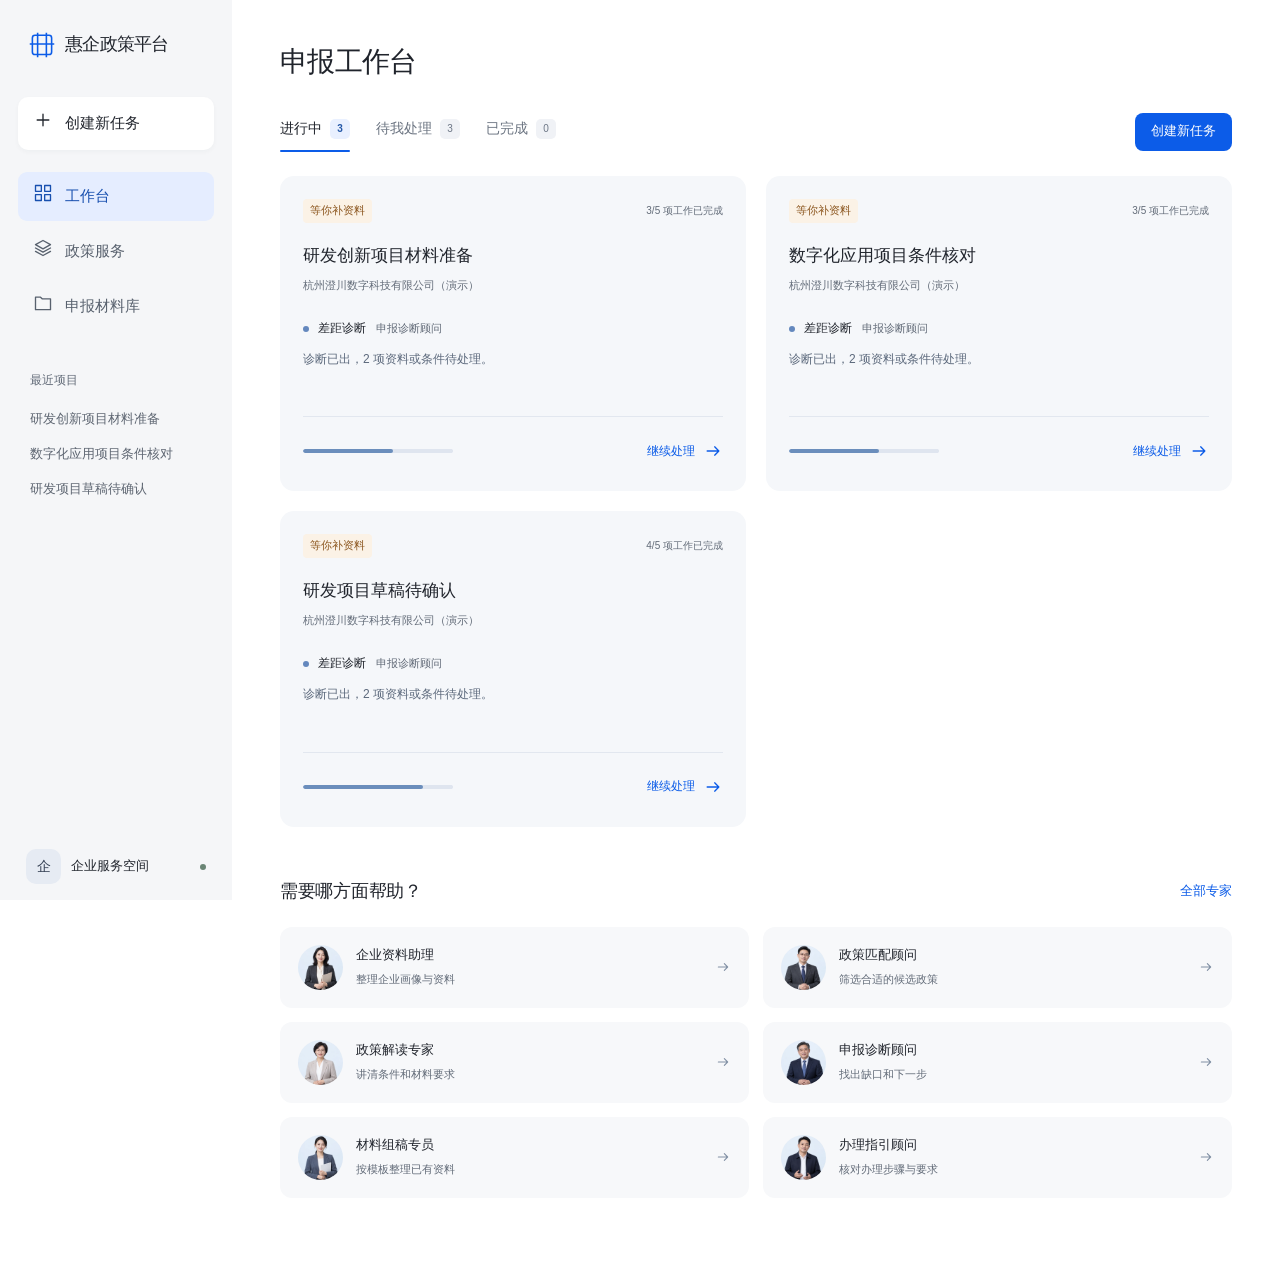
==== policy/index.html @ 29999b60 "Fix unintended navigation from workspace content clicks" ====
<!doctype html>
<html lang="zh-CN">
<head>
  <meta charset="utf-8">
  <meta name="viewport" content="width=device-width,initial-scale=1">
  <meta name="theme-color" content="#f5f6f8">
  <title>惠企政策平台</title>
  <meta name="description" content="惠企政策平台交互演示：企业档案、政策匹配、差距诊断、材料组稿与版本管理。">
  <link rel="icon" href="data:image/svg+xml,%3Csvg xmlns='http://www.w3.org/2000/svg' viewBox='0 0 40 40'%3E%3Crect width='40' height='40' rx='10' fill='%230c5ce8'/%3E%3Cpath d='M11 12h18v16H11zM16 8v24m8-24v24M8 20h24' stroke='white' fill='none' stroke-width='2'/%3E%3C/svg%3E">
  <link rel="stylesheet" href="styles.css?v=20261102-click-fix">
  <link rel="stylesheet" href="materials.css?v=20261102-click-fix">
  <link rel="stylesheet" href="project-workspace.css?v=20261102-click-fix">
  <script defer src="expert-personas.js?v=20261102-click-fix"></script>
  <script defer src="demo-data.js?v=20261102-click-fix"></script>
  <script defer src="store.js?v=20261102-click-fix"></script>
  <script defer src="materials.js?v=20261102-click-fix"></script>
  <script defer src="views.js?v=20261102-click-fix"></script>
  <script defer src="chat.js?v=20261102-click-fix"></script>
  <script defer src="project-workspace.js?v=20261102-click-fix"></script>
  <script defer src="app.js?v=20261102-click-fix"></script>
</head>
<body>
  <a class="skip-link" href="#page-content">跳到主要内容</a>
  <div class="app-shell">
    <button class="sidebar-backdrop" aria-label="关闭菜单" data-action="close-menu" hidden></button>
    <aside class="sidebar" id="sidebar" aria-label="主要导航">
      <a class="brand" href="landing.html" aria-label="返回惠企政策平台首页">
        <svg viewBox="0 0 32 32" aria-hidden="true"><rect x="5" y="6" width="22" height="22" rx="3"/><path d="M11 3v28M21 3v28M2 16h28"/></svg>
        <span>惠企政策平台</span>
      </a>
      <button class="create-button" data-route="new"><span data-icon="plus"></span>创建新任务</button>
      <nav class="primary-nav">
        <a href="#dashboard" data-nav="dashboard"><span data-icon="grid"></span>工作台</a>
        <a href="#services" data-nav="services"><span data-icon="layers"></span>政策服务</a>
        <a href="#library" data-nav="library"><span data-icon="folder"></span>申报材料库</a>
      </nav>
      <div class="sidebar-projects"><div class="sidebar-section-heading">最近项目</div><div id="recent-projects"></div></div>
      <div class="sidebar-bottom"><div class="demo-identity"><span class="identity-mark">企</span><div><strong>企业服务空间</strong></div><span class="demo-dot" aria-hidden="true"></span></div><p id="storage-status" class="storage-status" aria-live="polite"></p></div>
    </aside>
    <div class="main-shell">
      <header class="mobile-header"><button class="icon-button" aria-label="打开菜单" aria-expanded="false" aria-controls="sidebar" data-action="open-menu"><span data-icon="menu"></span></button><a href="landing.html">惠企政策平台</a></header>
      <main id="main-content"><div id="page-content" tabindex="-1"></div></main>
    </div>
  </div>
  <div class="toast" id="toast" role="status" aria-live="polite" hidden></div>
  <noscript><p class="noscript">请在浏览器中开启 JavaScript，以使用任务与材料版本功能。</p></noscript>
</body>
</html>
---- policy/styles.css ----
:root{--ink:#20242c;--muted:#626b78;--soft:#f5f6f8;--line:#e5e8ed;--blue:#0c5ce8;--blue-hover:#074bbf;--blue-wash:#edf3ff;--green:#28664b;--green-wash:#edf5ef;--amber:#8a541c;--amber-wash:#fbf2e6;--radius:14px;--sidebar:232px;--ease:cubic-bezier(.16,1,.3,1);color-scheme:light;font-family:-apple-system,BlinkMacSystemFont,"Segoe UI","PingFang SC","Microsoft YaHei",sans-serif;color:var(--ink);font-synthesis:none;line-height:1.6;font-size:14px}
*{box-sizing:border-box}body{margin:0;background:#fff}button,input,textarea,select{font:inherit}button,a,input,textarea,select{-webkit-tap-highlight-color:transparent}button{color:inherit;cursor:pointer}a{color:inherit;text-decoration:none}button{border:0;background:none}button:disabled,[aria-disabled=true]{cursor:not-allowed;opacity:.55}button:focus-visible,a:focus-visible,summary:focus-visible{outline:3px solid #83adff;outline-offset:4px}input:focus-visible,textarea:focus-visible,select:focus-visible{outline:2px solid var(--blue);outline-offset:2px}::selection{background:#d7e5ff;color:#163e82}input,textarea{caret-color:var(--blue)}::-webkit-scrollbar{width:7px;height:7px}::-webkit-scrollbar-thumb{background:#cdd2da;border-radius:8px}::-webkit-scrollbar-track{background:transparent}h1,h2,h3,h4,p{margin:0}h1,h2,h3,h4{font-weight:600;text-wrap:balance;line-height:1.4}h1{font-size:28px;letter-spacing:-.025em}h2{font-size:18px;letter-spacing:-.015em}h3{font-size:15px}h4{font-size:15px}svg.icon{width:20px;height:20px;stroke:currentColor;stroke-width:1.6;fill:none;stroke-linecap:round;stroke-linejoin:round;flex-shrink:0}small{font-size:12px}.muted{color:var(--muted)}.sr-only{position:absolute;width:1px;height:1px;padding:0;margin:-1px;overflow:hidden;clip:rect(0,0,0,0);white-space:nowrap;border:0}[hidden]{display:none!important}.skip-link{position:fixed;left:260px;top:-80px;padding:10px 20px;background:var(--blue);color:white;z-index:100}.skip-link:focus{top:12px}.app-shell{min-height:100dvh}.sidebar{position:fixed;inset:0 auto 0 0;width:var(--sidebar);background:var(--soft);padding:30px 18px 16px;display:flex;flex-direction:column;z-index:40}.brand{display:flex;gap:9px;align-items:center;padding:0 10px;font-size:18px;letter-spacing:-.04em;font-weight:650;white-space:nowrap}.brand svg{width:28px;height:28px;stroke:var(--blue);fill:none;stroke-width:1.8}.create-button{display:flex;align-items:center;justify-content:flex-start;gap:12px;margin:38px 0 22px;border-radius:10px;padding:13px 15px;background:#fff;box-shadow:0 2px 5px #242d3d09;font-size:15px;font-weight:600;transition:background .18s}.create-button:hover{background:#e9edf3}.primary-nav{display:grid;gap:6px}.primary-nav a{padding:11px 15px;display:flex;align-items:center;gap:12px;border-radius:9px;color:#58616e;font-size:15px}.primary-nav a:hover{background:#e9ecf1;color:var(--ink)}.primary-nav a.is-active{background:#e5edff;color:#174faf;font-weight:600}.sidebar-projects{margin-top:40px;padding:0 12px;overflow:auto}.sidebar-section-heading{font-size:12px;color:var(--muted);margin-bottom:12px}.recent-project{display:block;max-width:100%;overflow:hidden;text-overflow:ellipsis;white-space:nowrap;padding:7px 0;text-align:left;color:#5e6672;font-size:13px}.recent-project:hover{color:var(--blue)}.sidebar-bottom{margin-top:auto;padding:24px 8px 0}.demo-identity{display:flex;align-items:center;gap:10px}.identity-mark{display:grid;place-items:center;width:35px;height:35px;background:#e6ebf3;color:#364255;border-radius:10px;font-weight:600}.demo-identity strong{display:block;font-size:13px;font-weight:500}.demo-identity div span{display:block;font-size:11px;color:var(--muted)}.demo-dot{margin-left:auto;width:6px;height:6px;border-radius:50%;background:#6a8575}.storage-status{color:var(--amber);font-size:11px;margin-top:10px;line-height:1.6}.storage-status:empty{display:none}.main-shell{margin-left:var(--sidebar)}#main-content{max-width:1512px;padding:42px 48px 64px;margin:0 auto}#page-content{outline:none}.mobile-header{display:none}.page-header{display:flex;align-items:center;justify-content:space-between;gap:24px;margin-bottom:30px}.page-header p{margin-top:8px;max-width:72ch}.page-actions,.focus-actions{display:flex;align-items:center;gap:18px}.button,.text-button,.icon-button{display:inline-flex;align-items:center;justify-content:center;gap:8px;min-height:38px;border-radius:8px;font-weight:500;white-space:nowrap;transition:background .16s,color .16s}.button{padding:9px 16px;line-height:1.45;font-size:13px}.button-primary{background:var(--blue);color:#fff}.button-primary:hover{background:var(--blue-hover)}.button-secondary{background:#f0f2f5;color:#344050}.button-secondary:hover{background:#e4e8ee}.text-button{color:var(--blue);min-height:34px;padding:5px 0;font-size:13px}.text-button:hover{color:#073b94;text-decoration:underline;text-underline-offset:4px}.icon-button{width:38px;height:38px}.icon-button:hover{background:var(--soft)}.tag{display:inline-flex;align-items:center;gap:4px;font-size:11px;font-weight:500;line-height:1.4;padding:4px 7px;border-radius:4px;white-space:nowrap}.tag-muted{color:#5d6673;background:#f0f2f5}.tag-success{color:var(--green);background:var(--green-wash)}.tag-warn{color:var(--amber);background:var(--amber-wash)}.section-heading{display:flex;align-items:center;justify-content:space-between;gap:16px;margin-bottom:18px}.section-heading>.muted{font-size:12px}.focus-panel{display:grid;grid-template-columns:1fr 220px;background:#f3f6fb;border-radius:var(--radius);overflow:hidden;margin-bottom:38px}.focus-main{padding:30px 32px}.section-label{display:block;font-size:12px;color:var(--muted);margin-bottom:8px}.focus-main h2{font-size:24px;margin-bottom:6px}.focus-next{margin:22px 0 14px;font-size:14px;font-weight:500}.focus-actions{margin-top:22px}.focus-side{background:#eaf0f9;display:flex;flex-direction:column;align-items:flex-start;justify-content:center;padding:26px 32px;font-size:13px}.focus-side>.muted{font-size:12px;margin-top:3px}.readiness-value{font-size:46px;font-weight:600;letter-spacing:-.04em;line-height:1.4;font-variant-numeric:tabular-nums}.readiness-value span{font-size:20px;margin-left:3px}.focus-side .text-button{margin-top:7px}.step-progress{max-width:320px;display:flex;align-items:center;gap:14px;font-size:11px;color:var(--muted);font-variant-numeric:tabular-nums}.step-progress span{white-space:nowrap}progress{appearance:none;border:0;height:5px;width:100%;border-radius:6px;display:block;background:#dfe5ef;overflow:hidden}progress::-webkit-progress-bar{background:#dfe5ef;border-radius:6px}progress::-webkit-progress-value{background:#6b8ebc;border-radius:6px}progress::-moz-progress-bar{background:#6b8ebc;border-radius:6px}.capability-section{margin-bottom:38px}.capability-strip{display:grid;grid-template-columns:repeat(6,minmax(0,1fr));gap:14px}.capability-item{display:flex;align-items:center;gap:10px;text-align:left;padding:14px 8px;border-radius:10px;transition:background .15s;font-size:12px;font-weight:500}.capability-item:hover{background:#f4f6fa}.role-avatar{display:block;flex:none;width:42px;height:42px;border-radius:50%;background-image:url('assets/experts/portrait-atlas.webp');background-size:400% 300%;background-position:var(--portrait-x) var(--portrait-y);background-repeat:no-repeat;background-color:#e5ebf3}.capability-item .role-avatar{width:36px;height:36px}.task-board{display:grid;grid-template-columns:repeat(3,minmax(0,1fr));gap:22px}.board-column{min-width:0}.board-column-header{display:flex;gap:9px;align-items:center;margin-bottom:16px;font-size:13px;padding:0 2px}.board-column-header h3{font-size:13px;font-weight:500}.board-count{display:grid;place-items:center;min-width:20px;height:20px;background:#eceff3;border-radius:5px;color:#55606f;font-size:11px;font-variant-numeric:tabular-nums}.board-cards{display:grid;gap:14px}.task-card{padding:20px;background:#f7f8fa;border-radius:12px;min-width:0}.task-card-company{display:block;font-size:11px;white-space:nowrap;overflow:hidden;text-overflow:ellipsis;margin-bottom:10px}.task-card-title{padding:0;text-align:left;font-size:15px;line-height:1.5;font-weight:600;overflow-wrap:anywhere}.task-card-title:hover{color:var(--blue)}.task-card>p{margin:12px 0 22px;color:var(--muted);font-size:12px;line-height:1.8}.task-card .step-progress{display:grid;gap:8px}.task-card-footer{display:flex;align-items:center;justify-content:space-between;gap:8px;margin-top:17px;padding-top:12px;border-top:1px solid var(--line)}.task-card-footer>.muted{font-size:11px}.task-card-footer .text-button{font-size:12px}.board-empty{padding:28px 8px;font-size:12px}.archive-section{margin-top:36px}.archive-row{display:flex;align-items:center;gap:20px;padding:18px 0;border-top:1px solid var(--line)}.archive-row>div{flex:1}.archive-row p{font-size:12px;margin-top:4px}.archive-row h3{font-size:14px}.task-stepper{display:flex;list-style:none;margin:0 0 40px;padding:0;gap:12px}.task-stepper li{flex:1;position:relative}.task-stepper li:not(:last-child):after{content:"";position:absolute;right:3px;top:19px;width:calc(100% - 48px);height:1px;background:var(--line);transform:translateX(50%);z-index:-1}.task-stepper button{padding:0;display:flex;align-items:center;flex-wrap:wrap;gap:10px;text-align:left;background:#fff;max-width:150px}.step-number{display:grid;place-items:center;width:32px;height:32px;border-radius:50%;background:#edf0f5;color:#687487;font-size:12px;flex:none}.step-number .icon{width:15px;height:15px}.task-stepper button>span:nth-child(2){font-size:13px;font-weight:500}.task-stepper small{flex-basis:100%;padding-left:42px;color:var(--muted);margin-top:-8px;font-size:11px}.is-complete .step-number{background:#e5efff;color:var(--blue)}.task-overview{display:grid;grid-template-columns:.85fr 1.15fr;gap:48px;margin-bottom:42px}.content-panel>h2{margin-bottom:16px}.content-panel>p{margin:12px 0}.content-panel>h2:not(:first-child){margin-top:30px}.next-action-text{font-size:22px;font-weight:500;line-height:1.5}.content-panel>.step-progress{margin:24px 0}.summary-list{margin:0;display:grid;gap:14px}.summary-list>div{display:grid;grid-template-columns:90px 1fr;gap:20px;line-height:1.7;font-size:13px}.summary-list dt{color:var(--muted)}.summary-list dd{margin:0;overflow-wrap:anywhere}.result-links{display:grid;grid-template-columns:repeat(3,minmax(0,1fr));column-gap:32px}.result-link{position:relative;padding:20px 24px 20px 0;border-top:1px solid var(--line);display:grid;text-align:left;gap:5px}.result-link>span{font-weight:500}.result-link small{color:var(--muted);font-size:12px}.result-link svg{position:absolute;right:0;top:22px;width:16px}.result-link:hover{color:var(--blue)}.new-task-layout{max-width:900px;margin:52px auto 0}.new-task-form{max-width:100%}.form-grid{display:grid;grid-template-columns:repeat(2,minmax(0,1fr));gap:22px}.form-field{display:grid;gap:8px;min-width:0;font-size:13px;font-weight:500}.form-field input,.form-field textarea,.services-toolbar input,.source-editor{width:100%;border:1px solid #d7dce4;background:#fff;border-radius:8px;padding:11px 13px;color:var(--ink);font-weight:400;min-height:42px;line-height:1.65;resize:vertical}.form-field input::placeholder,.form-field textarea::placeholder,.services-toolbar input::placeholder{color:#737b88}.new-task-form .form-grid{grid-template-columns:1.6fr 1fr 1.2fr;margin-top:26px}.request-field{margin-top:24px}.request-field textarea{min-height:155px;padding:18px;font-size:15px;border-radius:14px}.form-actions{margin-top:20px;display:flex;align-items:center;justify-content:space-between;gap:16px}.form-actions>.muted{font-size:12px}.prompt-examples{margin-top:40px;display:grid;grid-template-columns:repeat(3,1fr);gap:16px}.prompt-examples>h2{grid-column:1/-1;font-size:13px;color:var(--muted);font-weight:400;margin-bottom:0}.prompt-card{display:flex;align-items:center;justify-content:space-between;padding:17px 18px;border-radius:10px;background:#f5f6f8;font-size:13px;font-weight:500;gap:8px}.prompt-card:hover{background:#eaf0fa}.prompt-card svg{width:16px}.start-work-visual{width:156px;height:126px;position:relative;overflow:hidden;margin:0 auto 26px;pointer-events:none}.start-work-visual img{width:489.6px;height:293.6px;position:absolute;max-width:none;left:-165.4px;top:-81.4px}.new-task-intro{text-align:center;margin-bottom:34px}.new-task-intro h2{font-size:26px;letter-spacing:-.02em}.new-task-intro p{font-size:13px;margin-top:10px;color:var(--muted)}.profile-layout{display:grid;grid-template-columns:minmax(0,1.1fr) minmax(0,1fr);gap:54px}.profile-layout .section-heading{margin-bottom:24px}.profile-layout .form-actions{flex-wrap:wrap}.profile-layout form>.muted{font-size:12px;margin-top:20px}.source-list{display:grid}.source-row{display:flex;align-items:center;justify-content:space-between;gap:10px;padding:15px 0;border-top:1px solid var(--line);font-size:12px}.source-row>div{display:flex;align-items:center;gap:9px;flex-wrap:wrap}.source-row .icon{width:17px;color:#7a8595}.source-row .text-button{font-size:12px}.services-toolbar{display:flex;align-items:center;justify-content:space-between;gap:24px;padding-bottom:0;margin-bottom:30px;border-bottom:1px solid var(--line)}.service-tabs{display:flex;align-items:center;gap:30px;align-self:stretch}.service-tab{font-size:17px;font-weight:500;color:#727b89;padding:16px 0 20px;position:relative}.service-tab.is-active{color:var(--ink);font-weight:600}.service-tab.is-active:after{content:"";height:3px;position:absolute;bottom:-1px;left:0;right:0;background:var(--blue);border-radius:3px}.services-toolbar form{display:flex;gap:8px;margin-bottom:10px}.services-toolbar input{max-width:230px;min-height:36px;padding:7px 11px;font-size:12px}.services-grid{display:grid;grid-template-columns:repeat(3,minmax(0,1fr));column-gap:32px;row-gap:36px}.service-card{min-width:0;border-top:1px solid var(--line);padding-top:24px;display:flex;flex-direction:column}.service-card>.role-avatar{width:54px;height:54px;margin-bottom:17px}.service-card h2{font-size:18px}.service-description{margin:12px 0;color:var(--muted);font-size:13px;line-height:1.85;max-width:42ch}.service-output{font-size:12px;line-height:1.8;margin-top:8px}.service-output>.muted{display:block;font-size:11px;margin-bottom:2px}.service-card-footer{display:flex;align-items:center;justify-content:space-between;gap:12px;margin-top:auto;padding-top:22px}.service-tags{display:flex;flex-wrap:wrap;gap:6px}.team-avatar-stack{display:flex;padding-left:0;margin-bottom:18px}.team-avatar-stack .role-avatar{width:46px;height:46px;box-shadow:0 0 0 3px white}.team-avatar-stack .role-avatar+.role-avatar{margin-left:-8px}.services-grid:has(.team-sequence){grid-template-columns:repeat(2,minmax(0,1fr));gap:40px}.team-sequence{list-style:none;counter-reset:team-step;display:grid;grid-template-columns:1fr 1fr;gap:12px 20px;padding:20px 0;margin:0;border-top:1px solid var(--line)}.team-sequence li{counter-increment:team-step;font-size:12px;display:flex;gap:8px}.team-sequence li:before{content:counter(team-step);display:inline-grid;place-items:center;width:19px;height:19px;background:#edf2fa;color:#45638e;border-radius:4px;font-size:10px;flex:none}.policy-list{display:grid;grid-template-columns:repeat(2,minmax(0,1fr));gap:36px}.policy-card{padding:22px 0;border-top:1px solid var(--line)}.policy-card-head{display:flex;justify-content:space-between;gap:12px;margin-bottom:15px}.policy-card h2{font-size:20px;margin-bottom:12px}.policy-card>p{font-size:13px;color:var(--muted);line-height:1.85;margin-bottom:12px}.policy-reasons{margin:20px 0;font-size:12px}.policy-reasons h3{font-size:12px;font-weight:500}.policy-reasons ul{padding-left:18px;color:var(--muted);line-height:1.9}.policy-detail-grid{display:grid;grid-template-columns:minmax(0,1fr) 280px;gap:64px}.policy-summary{max-width:70ch;line-height:1.9}.policy-side{align-self:start;background:#f4f6fa;border-radius:12px;padding:24px}.policy-side>.muted{font-size:12px;margin:24px 0}.policy-side .button{width:100%}.policy-side>.text-button{display:flex;margin-top:10px}.mock-score{display:flex;align-items:center;gap:28px}.mock-score>div:first-child{display:flex;flex-direction:column}.mock-score .muted{font-size:12px;max-width:27ch}.mock-score strong{font-size:44px;font-weight:550;letter-spacing:-.04em;line-height:1.4;font-variant-numeric:tabular-nums}.mock-score strong small{font-size:19px;margin-left:3px}.mock-score>div:last-child p{font-size:11px;line-height:1.7;margin-top:9px}.policy-side .mock-score{align-items:flex-start;gap:22px;flex-wrap:wrap}.reading-list,.material-list{padding-left:18px;color:#505c6c;font-size:13px;line-height:1.9}.reading-list li,.material-list li{padding:5px 0}.diagnosis-overview{display:grid;grid-template-columns:1fr 1fr;gap:40px;padding:28px 30px;background:#f4f6fa;border-radius:12px;margin-bottom:40px}.diagnosis-overview h2{font-size:24px}.diagnosis-overview p{font-size:12px}.diagnosis-overview .content-panel+.content-panel{padding-left:30px;border-left:1px solid #dfe4ec;display:flex;align-items:center}.readiness-progress{height:6px;max-width:380px;margin:20px 0}.requirement-row{display:flex;align-items:center;justify-content:space-between;gap:24px;padding:23px 0;border-top:1px solid var(--line)}.requirement-heading{display:flex;align-items:center;gap:12px;margin-bottom:8px}.requirement-main>p{font-size:13px;color:#535f70;line-height:1.9;max-width:68ch}.requirement-main>.muted{font-size:11px;margin-top:5px;color:var(--muted)}.requirement-actions{display:flex;align-items:center;gap:14px;flex-shrink:0;font-size:12px}.next-suggestion{margin-top:36px;padding:26px 30px;background:#f5f7fa;border-radius:12px}.next-suggestion p{margin:10px 0 18px;font-size:13px;max-width:72ch;color:#586577}.guidance-steps{list-style:none;margin:0;padding:0;max-width:850px}.guidance-steps li{display:flex;gap:20px;padding:24px 0;border-top:1px solid var(--line)}.guidance-steps h3{font-size:16px;margin-bottom:9px}.guidance-steps p{font-size:13px;color:var(--muted);line-height:1.9;max-width:70ch}.guidance-steps .text-button{margin-top:8px}.pending-checklist{margin-top:32px}.source-page{max-width:950px}.source-editor{display:block;min-height:320px;line-height:1.9;margin:20px 0;font-size:14px}.source-context{padding:18px 22px;border-radius:10px;background:#f3f6fb;font-size:13px;color:#536174}.empty-state{padding:56px 20px;background:#f7f8fa;border-radius:12px;text-align:center;grid-column:1/-1}.empty-state h2{font-size:20px}.empty-state p{margin:12px 0 20px}.empty-state .button{margin-top:10px}.match-intro{padding:32px;background:#f5f7fa;border-radius:12px}.match-intro .button{margin-top:14px}.toast{position:fixed;left:calc(50% + var(--sidebar)/2);bottom:28px;transform:translateX(-50%);background:#273343;color:#fff;padding:12px 20px;border-radius:9px;max-width:min(550px,calc(100vw - 40px));box-shadow:0 8px 30px #202d4320;z-index:100;font-size:13px;line-height:1.7}.noscript{padding:30px}.sidebar-backdrop{position:fixed;inset:0;background:#1c263b55;z-index:35}.form-error{padding:12px 16px;background:var(--amber-wash);color:var(--amber);border-radius:8px;font-size:13px;margin-bottom:20px}a,button{touch-action:manipulation}
@media(min-width:1600px){#main-content{padding-top:50px}.focus-main{padding:36px 38px}.capability-strip{gap:24px}.capability-item{font-size:13px}.task-card{padding:24px}.focus-panel{grid-template-columns:1fr 250px}}
@media(max-width:1250px){:root{--sidebar:214px}#main-content{padding:32px}.capability-strip{grid-template-columns:repeat(3,minmax(0,1fr));gap:4px 18px}.capability-item{font-size:13px}.focus-panel{grid-template-columns:1fr 190px}.focus-main{padding:26px}.focus-side{padding:24px}.task-board{gap:15px}.task-card{padding:17px}.services-grid{grid-template-columns:repeat(2,minmax(0,1fr))}.profile-layout{grid-template-columns:1fr;gap:36px}.policy-detail-grid{grid-template-columns:minmax(0,1fr) 240px;gap:32px}.task-stepper{gap:16px}.task-stepper button{gap:7px}.task-stepper button>span:nth-child(2){font-size:12px}.task-stepper small{padding-left:39px}.task-stepper li:not(:last-child):after{display:none}.new-task-form .form-grid{grid-template-columns:1fr 1fr}.new-task-form .form-grid>.form-field:first-child{grid-column:1/-1}}
@media(max-width:900px){.task-board{grid-template-columns:1fr}.board-column-header{margin-top:8px}.board-cards{grid-template-columns:repeat(2,minmax(0,1fr))}.focus-panel{grid-template-columns:1fr 150px}.focus-main h2{font-size:22px}.focus-side{padding:20px}.readiness-value{font-size:40px}.task-overview{grid-template-columns:1fr;gap:30px}.task-stepper{gap:12px;overflow:auto;padding-bottom:10px}.task-stepper li{min-width:95px}.task-stepper button{display:grid;justify-items:start;gap:7px}.task-stepper small{padding:0;margin:0}.result-links{grid-template-columns:1fr 1fr}.policy-list{grid-template-columns:1fr;gap:12px}.policy-detail-grid{grid-template-columns:1fr;gap:30px}.policy-side .mock-score{flex-wrap:nowrap}.policy-side{max-width:none}.policy-side .button{width:auto}.policy-side>.text-button{display:inline-flex;margin-left:20px}.services-toolbar{align-items:stretch;flex-direction:column;gap:14px}.service-tabs{gap:24px}.services-toolbar form{align-self:stretch}.services-toolbar input{max-width:none}.services-grid,.services-grid:has(.team-sequence){grid-template-columns:1fr;gap:28px}.diagnosis-overview{grid-template-columns:1fr;gap:20px;padding:24px}.diagnosis-overview .content-panel+.content-panel{padding:20px 0 0;border-left:0;border-top:1px solid var(--line)}.requirement-row{align-items:flex-start;flex-direction:column;gap:10px}.requirement-actions{align-self:flex-end}.prompt-examples{grid-template-columns:1fr}.prompt-examples>h2{margin-bottom:2px}.prompt-card{padding:14px 18px}.new-task-layout{margin-top:20px}.new-task-intro h2{font-size:24px}.form-actions{flex-wrap:wrap}.form-actions>.muted{max-width:42ch}}
@media(max-width:700px){:root{--sidebar:232px}body.menu-open{overflow:hidden}.sidebar{transform:translateX(-100%);transition:transform .24s var(--ease)}body.menu-open .sidebar{transform:translateX(0)}.main-shell{margin-left:0}.mobile-header{height:62px;display:flex;align-items:center;gap:12px;padding:0 18px;border-bottom:1px solid var(--line);font-weight:600;font-size:15px}.mobile-demo{margin-left:auto;font-weight:400;font-size:11px;color:var(--muted)}#main-content{padding:28px 20px 48px}.page-header{align-items:flex-start;margin-bottom:24px;gap:14px}.page-header h1{font-size:23px;line-height:1.5}.page-header p{font-size:12px}.page-actions{flex-shrink:0;gap:8px}.page-actions .button{font-size:11px;min-height:34px;padding:8px 10px}.focus-panel{grid-template-columns:1fr;margin-bottom:30px}.focus-main{padding:24px}.focus-side{padding:18px 24px;display:grid;grid-template-columns:1fr auto;column-gap:12px}.focus-side>p:first-child{align-self:end}.readiness-value{grid-column:2;grid-row:1/3;font-size:36px}.focus-side>.text-button{grid-column:1/-1;justify-self:start;margin-top:8px}.focus-main h2{font-size:22px}.focus-main .step-progress{max-width:none}.capability-strip{gap:6px;grid-template-columns:repeat(3,minmax(0,1fr))}.capability-item{flex-direction:column;gap:7px;font-size:11px;padding:10px 3px;text-align:center}.capability-section{margin-bottom:30px}.section-heading h2{font-size:17px}.board-cards{grid-template-columns:1fr}.task-board{gap:24px}.task-card{padding:20px}.task-card .step-progress{grid-template-columns:105px 1fr;gap:14px}.task-card>p{margin:10px 0 16px}.task-card-footer{margin-top:12px;padding-top:8px}.toast{left:50%;bottom:20px;width:max-content}.form-grid,.new-task-form .form-grid{grid-template-columns:1fr;gap:18px}.new-task-form .form-grid>.form-field:first-child{grid-column:auto}.form-field input,.form-field textarea,.services-toolbar input,.source-editor{font-size:16px}.new-task-intro h2{font-size:23px}.new-task-intro p{font-size:12px}.start-work-visual{width:122px;height:100px;margin-bottom:20px}.start-work-visual img{width:385.56px;height:231.21px;left:-130.04px;top:-63.89px}.prompt-examples{margin-top:30px;gap:10px}.request-field{margin-top:18px}.form-actions{gap:18px}.form-actions>.button{margin-left:auto}.services-grid{gap:30px}.service-card-footer .button{min-height:42px}.service-description{max-width:none}.team-sequence{gap:12px 18px}.policy-side .mock-score{gap:24px}.policy-side>.text-button{margin-left:12px}.mock-score strong{font-size:40px}.diagnosis-overview{padding:22px;gap:14px}.diagnosis-overview h2{font-size:22px}.requirement-heading{flex-wrap:wrap;gap:8px}.requirement-main>p{font-size:12px}.requirement-actions{flex-wrap:wrap;justify-content:flex-end}.next-suggestion{padding:22px}.task-overview{gap:32px}.result-links{grid-template-columns:1fr}.archive-row{flex-wrap:wrap;gap:12px}.archive-row>div{flex-basis:100%}.summary-list>div{grid-template-columns:80px 1fr;gap:10px}.guidance-steps li{gap:14px}.guidance-steps h3{font-size:15px}.guidance-steps p{font-size:12px}.skip-link{left:20px}.source-row>div{gap:7px}.source-row>div .tag{margin-left:24px}.source-row>div .icon{width:16px}.source-row>.muted{font-size:11px;white-space:nowrap}.source-row{gap:6px}.source-row .text-button{white-space:nowrap}.page-header:has(+.task-stepper){flex-direction:column}.profile-layout .form-actions{align-items:flex-start}}
@media(prefers-reduced-motion:reduce){*,*:before,*:after{scroll-behavior:auto!important;transition:none!important;animation:none!important}}
/* 能力卡与顾问对话 */
.capability-item{background:#f5f7fa;padding:16px 10px}.capability-item:hover{background:#eaf0f9}.capability-strip{gap:12px}.services-grid{gap:22px}.service-card{border:0;background:#f6f7fa;border-radius:14px;padding:26px;transition:background .16s}.service-card:hover{background:#f0f3f8}.team-avatar-stack .role-avatar{box-shadow:0 0 0 3px #f6f7fa}.team-sequence{border-top-color:#dfe4ed}.services-grid:has(.team-sequence){gap:24px}.policy-card{padding:24px;background:#f6f7fa;border:0;border-radius:14px}.policy-list{gap:22px}.task-overview{grid-template-columns:minmax(0,1.3fr) minmax(0,.8fr);gap:38px}.adviser-card{min-width:0;padding:24px;background:#f5f7fa;border-radius:14px}.adviser-card>header{display:flex;align-items:center;gap:10px;margin-bottom:18px}.adviser-card h2{font-size:16px}.adviser-card header>.muted{font-size:11px;margin-left:auto}.adviser-mark{display:grid;place-items:center;width:29px;height:29px;background:#e3ecfc;color:#2357a6;border-radius:8px}.adviser-mark .icon{width:17px;height:17px}.chat-messages{max-height:350px;overflow:auto;display:flex;flex-direction:column;align-items:flex-start;gap:14px;padding:0 2px 14px}.chat-message{font-size:13px;line-height:1.9;white-space:pre-wrap;overflow-wrap:anywhere;max-width:96%}.chat-assistant{color:#45546b}.chat-user{align-self:flex-end;background:#e3ebfa;padding:10px 14px;border-radius:10px;color:#294574}.chat-suggestions{display:flex;flex-wrap:wrap;align-items:center;gap:8px;margin:2px 0 16px}.chat-suggestions>button{background:#fff;padding:7px 9px;border-radius:6px;font-size:11px;color:#536782}.chat-suggestions>button:hover{background:#e7edf8}.chat-suggestions>.chat-next{display:flex;align-items:center;gap:5px;color:var(--blue)}.chat-next .icon{width:13px;height:13px}#adviser-chat-form{display:flex;gap:10px;align-items:flex-end;background:white;border-radius:9px;padding:10px 12px}#adviser-message{flex:1;width:0;border:0;resize:vertical;min-height:52px;max-height:160px;font-size:13px;line-height:1.8;background:transparent;color:var(--ink);padding:4px}#adviser-message::placeholder{color:#727b89}.chat-send{background:var(--blue);color:white;width:32px;height:32px;min-height:32px;border-radius:8px;margin-bottom:2px}.chat-send:hover{background:var(--blue-hover)}.chat-send .icon{width:17px;height:17px}
@media(max-width:1100px){.task-overview{grid-template-columns:1fr}.capability-item{flex-direction:column;text-align:center}}@media(max-width:700px){.capability-item{padding:14px 4px}.capability-strip{gap:8px}.service-card{padding:23px}.policy-card{padding:22px}.adviser-card{padding:20px}#adviser-message{font-size:16px}.chat-suggestions>button{min-height:36px}.task-overview{gap:30px}}

/* 隐藏轨道，保留滚轮、触控和键盘滚动。 */
html,body,*{scrollbar-width:none;scrollbar-gutter:auto}
*::-webkit-scrollbar{display:none;width:0;height:0}

/* 目标输入与具体问题共用一个输入区域。 */
.task-composer{background:#fff;border:1px solid #dce3ed;border-radius:14px;overflow:hidden;transition:border-color .16s}
.task-composer:focus-within{border-color:#83a8e5}
.task-composer .request-field{margin:0;gap:0}
.task-composer .request-field textarea{border:0;border-radius:0;min-height:150px;padding:19px 20px 10px;background:transparent;resize:vertical;outline:0}
.task-composer .prompt-examples{display:flex;align-items:center;flex-wrap:wrap;gap:8px;margin:0;padding:10px 16px 16px}
.task-composer .prompt-examples>h2{flex:0 0 100%;font-size:11px;font-weight:400;color:#68778b;margin:0 0 2px}
.task-composer .prompt-card{display:inline-flex;align-items:center;justify-content:flex-start;gap:7px;min-height:34px;padding:7px 10px;background:#f3f5f8;color:#4e6481;border-radius:7px;font-size:12px;font-weight:400}
.task-composer .prompt-card:hover{background:#eaf0fa;color:#245aa7}
.task-composer .prompt-card svg{width:13px;height:13px;color:#7790b0}
@media(max-width:700px){.task-composer .request-field textarea{font-size:16px;padding:16px 16px 8px}.task-composer .prompt-examples{padding:10px 12px 13px;gap:7px}.task-composer .prompt-card{font-size:12px;min-height:36px}.task-composer .prompt-examples>h2{margin-bottom:1px}}

.source-form-actions{justify-content:flex-end}
---- policy/materials.css ----
/* 材料编辑、版本列表与对比。内容以留白和分隔组织。 */
.mat-page { --mat-ink: #202b3b; --mat-muted: #626b78; --mat-line: #e9edf2; --mat-blue: var(--blue, #0c5ce8); color: var(--mat-ink); max-width: 1180px; margin-inline: auto; padding-bottom: 56px; }
.mat-page * { box-sizing: border-box; }
.mat-header { display: flex; align-items: flex-start; justify-content: space-between; gap: 28px; margin: 0 0 28px; }
.mat-header h1 { font-size: 27px; line-height: 1.5; font-weight: 620; margin: 0; letter-spacing: -.5px; }
.mat-subtitle { margin: 9px 0 0; font-size: 13px; line-height: 1.9; color: #626b78; max-width: 700px; }
.mat-header-actions { display: flex; flex-wrap: wrap; gap: 8px; flex-shrink: 0; padding-top: 4px; }
.mat-button { display: inline-flex; align-items: center; justify-content: center; gap: 7px; min-height: 40px; padding: 9px 15px; border: 0; border-radius: 8px; background: #f1f4f8; color: #526175; font-size: 12px; line-height: 1.6; font-weight: 500; font-family: inherit; text-decoration: none; white-space: nowrap; cursor: pointer; }
.mat-button:hover { background: #e8edf4; color: #233d61; }
.mat-button:focus-visible { outline: 2px solid #5375a6; outline-offset: 3px; }
.mat-button.mat-primary { background: var(--mat-blue); color: #fff; padding-inline: 20px; }
.mat-button.mat-primary:hover { background: #0b50c7; }
.mat-button[aria-disabled="true"] { background: #e9edf2; color: #626b78; cursor: not-allowed; }
.mat-muted { color: var(--mat-muted); font-size: 13px; line-height: 1.9; }
.mat-gap-notice { padding: 18px 22px; border-radius: 8px; background: #fbf7ed; margin-bottom: 30px; }
.mat-gap-notice strong { display: block; font-size: 13px; line-height: 1.8; font-weight: 550; color: #785323; }
.mat-gap-notice p { margin: 5px 0; font-size: 12px; line-height: 1.9; color: #785323; }
.mat-gap-notice > span { font-size: 11px; line-height: 1.8; color: #785323; }
.mat-readiness { margin: 0 0 28px; font-size: 12px; line-height: 1.9; }
.mat-ready { color: #5d7b69; }
.mat-editor-layout { display: grid; grid-template-columns: 170px minmax(0,1fr); gap: 42px; align-items: start; }
.mat-chapter-nav { position: sticky; top: 28px; display: flex; flex-direction: column; gap: 4px; padding: 7px 0; }
.mat-chapter-nav > p { color: #626b78; font-size: 11px; margin: 0 0 14px; padding-inline: 11px; }
.mat-chapter-nav button { background: none; border: 0; border-radius: 8px; display: flex; align-items: center; gap: 12px; text-align: left; min-height: 42px; padding: 10px 11px; color: #5c697b; font: inherit; font-size: 12px; cursor: pointer; }
.mat-chapter-nav button:hover { background: #f2f5f9; color: #28466c; }
.mat-chapter-nav button:focus-visible { outline: 2px solid #5375a6; outline-offset: 2px; }
.mat-chapter-nav button > span { font-size: 10px; color: #626b78; font-variant-numeric: tabular-nums; }
.mat-chapter-nav small { margin: 21px 11px 0; color: #626b78; font-size: 10px; line-height: 1.8; }
.mat-editor-form { min-width: 0; }
.mat-editor-toolbar { display: flex; justify-content: space-between; align-items: center; gap: 20px; margin-bottom: 27px; }
.mat-editor-toolbar h2 { font-size: 16px; line-height: 1.7; font-weight: 550; margin: 0; }
.mat-editor-toolbar p { font-size: 11px; line-height: 1.8; margin: 5px 0 0; color: #626b78; }
.mat-editor-section { padding: 0 0 30px; margin-bottom: 30px; border-bottom: 1px solid var(--mat-line); scroll-margin-top: 28px; }
.mat-editor-section > label { display: flex; align-items: baseline; gap: 11px; margin: 0 0 14px; color: #3b4a5e; font-size: 14px; line-height: 1.8; font-weight: 550; }
.mat-editor-section > label > span { font-size: 10px; color: #626b78; font-weight: 400; font-variant-numeric: tabular-nums; }
.mat-editor { display: block; width: 100%; min-height: 170px; border: 1px solid #e0e6ee; border-radius: 8px; background: #fff; color: #4b586a; padding: 17px 19px; font-family: inherit; font-size: 13px; line-height: 1.95; resize: vertical; }
.mat-editor::placeholder { color: #626b78; opacity: 1; }
.mat-editor:focus { outline: 2px solid #d0daea; outline-offset: 1px; border-color: #a4b6d0; }
.mat-section-source-heading { margin: 15px 0 5px; color: #626b78; font-size: 10px; line-height: 1.8; }
.mat-sources { display: flex; flex-direction: column; align-items: stretch; gap: 4px; }
.mat-source { min-width: 0; }
.mat-source summary { display: list-item; list-style-position: inside; cursor: pointer; width: fit-content; max-width: 100%; font-size: 11px; line-height: 2.1; color: #52657d; padding: 3px 0; overflow-wrap: anywhere; }
.mat-source summary:hover { color: #25476f; }
.mat-source summary:focus-visible { outline: 2px solid #5375a6; outline-offset: 3px; border-radius: 3px; }
.mat-source-text { padding: 12px 15px; margin: 7px 0 12px; background: #f6f8fa; border-radius: 8px; font-size: 12px; line-height: 1.95; color: #52657d; white-space: pre-wrap; overflow-wrap: anywhere; }
.mat-source-empty { font-size: 11px; line-height: 1.9; color: #626b78; margin: 5px 0 0; }
.mat-save-section { display: flex; flex-direction: column; align-items: flex-start; padding-top: 2px; }
.mat-save-section > label { font-size: 12px; font-weight: 500; line-height: 1.9; color: #59687b; }
.mat-save-section > label > span { font-size: 10px; color: #626b78; margin-left: 6px; font-weight: 400; }
.mat-save-section input { width: 100%; font: inherit; font-size: 12px; line-height: 1.8; color: #59687b; padding: 12px 14px; background: #fff; border: 1px solid #e2e7ee; border-radius: 10px; margin-top: 10px; }
.mat-save-section input:focus { outline: 2px solid #d0daea; outline-offset: 1px; border-color: #a4b6d0; }
.mat-save-section p { font-size: 11px; line-height: 1.8; color: #626b78; margin: 11px 0 21px; }
.mat-empty { text-align: center; padding: 78px 24px 84px; }
.mat-empty h2 { margin: 0 0 10px; color: #526176; font-size: 17px; font-weight: 550; }
.mat-empty p { margin: 0 auto 23px; font-size: 13px; line-height: 1.9; max-width: 440px; color: #626b78; }
.mat-no-template { padding: 23px 0 30px; }
.mat-no-template h2 { font-size: 18px; font-weight: 550; margin: 0 0 10px; }
.mat-no-template p { font-size: 13px; color: #626b78; line-height: 1.9; margin: 0; }
.mat-prerequisites { max-width: 760px; padding-top: 16px; }
.mat-prerequisites h2 { font-size: 18px; font-weight: 550; line-height: 1.8; margin: 0 0 8px; }
.mat-prerequisites > p { font-size: 13px; color: #626b78; line-height: 1.9; margin: 0 0 24px; }
.mat-prerequisites ol { list-style: none; padding: 0; margin: 0; border-top: 1px solid var(--mat-line); }
.mat-prerequisites li { display: flex; align-items: center; justify-content: space-between; gap: 20px; padding: 17px 0; border-bottom: 1px solid var(--mat-line); font-size: 13px; color: #58687c; }
.mat-material-checklist h2 { font-size: 16px; line-height: 1.8; font-weight: 550; margin: 0 0 18px; }
.mat-material-checklist > ul { padding: 0; margin: 0; list-style: none; }
.mat-material-checklist > ul > li { border-bottom: 1px solid var(--mat-line); padding: 16px 0; }
.mat-material-checklist > ul > li > div:first-child { display: flex; justify-content: space-between; align-items: baseline; gap: 20px; }
.mat-material-checklist strong { font-size: 13px; line-height: 1.8; font-weight: 500; }
.mat-material-checklist li > div > span { font-size: 11px; color: #626b78; }
.mat-compare-form { display: flex; flex-wrap: wrap; align-items: flex-end; gap: 18px; padding: 3px 0 28px; margin-bottom: 30px; border-bottom: 1px solid var(--mat-line); }
.mat-compare-form > div { flex: 1; min-width: 190px; }
.mat-compare-form h2 { margin: 0; font-size: 15px; line-height: 1.8; font-weight: 550; }
.mat-compare-form p { margin: 5px 0 0; font-size: 11px; line-height: 1.8; color: #626b78; }
.mat-compare-form label { display: flex; flex-direction: column; gap: 8px; flex: 1; min-width: 160px; max-width: 290px; }
.mat-compare-form label > span { font-size: 11px; line-height: 1.8; color: #626b78; }
.mat-compare-form select { font-family: inherit; font-size: 12px; line-height: 1.8; color: #536176; padding: 10px 29px 10px 13px; border: 1px solid #e2e7ee; border-radius: 10px; width: 100%; min-width: 0; background: #fff; }
.mat-compare-form select:focus { outline: 2px solid #d0daea; outline-offset: 1px; }
.mat-library-group { margin-bottom: 39px; }
.mat-library-group > header { display: flex; align-items: center; justify-content: space-between; gap: 22px; margin-bottom: 15px; }
.mat-library-group header p { margin: 0 0 4px; font-size: 11px; line-height: 1.8; color: #626b78; }
.mat-library-group header h2 { margin: 0; font-size: 17px; line-height: 1.7; font-weight: 550; }
.mat-version-list { border-top: 1px solid var(--mat-line); }
.mat-version-row { display: grid; grid-template-columns: 50px minmax(0,1fr) 70px 88px; gap: 20px; align-items: center; padding: 21px 0; border-bottom: 1px solid var(--mat-line); }
.mat-version-number { font-size: 17px; font-variant-numeric: tabular-nums; color: #55657d; font-weight: 500; }
.mat-version-copy { min-width: 0; }
.mat-version-copy strong { display: block; font-size: 13px; line-height: 1.8; font-weight: 500; color: #536176; overflow-wrap: anywhere; }
.mat-version-copy > span { display: block; font-size: 11px; line-height: 1.8; color: #626b78; margin-top: 4px; }
.mat-status { display: inline-flex; width: fit-content; align-items: center; font-size: 11px; line-height: 1.9; color: #785323; white-space: nowrap; }
.mat-status::before { content: ""; width: 5px; height: 5px; border-radius: 50%; background: currentColor; display: inline-block; margin-right: 6px; }
.mat-status-confirmed { color: #526d5e; }
.mat-version-summary { display: flex; align-items: center; gap: 19px; padding: 17px 0; margin: 4px 0 28px; border-top: 1px solid var(--mat-line); border-bottom: 1px solid var(--mat-line); }
.mat-version-summary p { margin: 0; font-size: 11px; line-height: 1.8; color: #626b78; }
.mat-version-document { max-width: 900px; margin: 0 auto; }
.mat-readonly-section { padding: 12px 0 31px; border-bottom: 1px solid var(--mat-line); margin-bottom: 25px; }
.mat-readonly-section h2 { display: flex; align-items: baseline; gap: 13px; font-size: 17px; line-height: 1.8; font-weight: 550; margin: 0 0 19px; }
.mat-readonly-section h2 > span { color: #626b78; font-size: 11px; font-weight: 400; }
.mat-body-text { color: #596778; font-size: 13px; line-height: 2.1; white-space: pre-wrap; overflow-wrap: anywhere; }
.mat-readonly-section h3, .mat-compare-columns h3 { font-size: 10px; font-weight: 400; color: #626b78; margin: 20px 0 5px; line-height: 1.8; }
.mat-confirmation { max-width: 900px; margin: 38px auto 0; display: flex; justify-content: space-between; align-items: flex-start; gap: 27px; padding-top: 10px; }
.mat-confirmation h2, .mat-confirmation > strong { font-size: 16px; line-height: 1.8; font-weight: 550; margin: 0; }
.mat-confirmation p { font-size: 12px; line-height: 1.9; color: #626b78; margin: 7px 0 0; }
.mat-confirmation ul { margin: 12px 0 0; padding-left: 17px; color: #785323; font-size: 11px; line-height: 2; }
.mat-confirmation .mat-button { flex-shrink: 0; }
.mat-confirmed { display: block; color: #526d5e; }
.mat-compare-legend { display: flex; flex-wrap: wrap; justify-content: space-between; align-items: center; gap: 12px; margin: 28px 0; font-size: 11px; line-height: 1.9; color: #626b78; }
.mat-compare-legend > span { display: flex; align-items: center; gap: 7px; }
.mat-legend-changed { width: 10px; height: 10px; border-radius: 2px; background: #f5ebd3; }
.mat-compare-version-headings { display: grid; grid-template-columns: 1fr 1fr; gap: 44px; padding-bottom: 20px; border-bottom: 1px solid var(--mat-line); }
.mat-compare-version-headings > strong { display: flex; align-items: center; justify-content: space-between; gap: 12px; font-size: 15px; font-weight: 550; color: #596a81; }
.mat-compare-version-headings strong > span { font-size: 11px; font-weight: 400; color: #626b78; }
.mat-comparison { padding: 25px 0 31px; border-bottom: 1px solid var(--mat-line); }
.mat-comparison > header { display: flex; align-items: baseline; gap: 13px; margin-bottom: 19px; }
.mat-comparison h2 { font-size: 15px; line-height: 1.8; font-weight: 550; margin: 0; }
.mat-diff-label { font-size: 10px; color: #626b78; }
.mat-diff-label-changed { color: #785323; }
.mat-compare-columns { display: grid; grid-template-columns: 1fr 1fr; gap: 44px; }
.mat-compare-columns > div { min-width: 0; }
.mat-diff-body { color: #667384; font-size: 12px; line-height: 2; }
.mat-diff-line { margin: 0; padding: 2px 5px; white-space: pre-wrap; overflow-wrap: anywhere; }
.mat-diff-changed { background: #fbf5e7; border-radius: 3px; }
.mat-mobile-version { display: none; }
@media (max-width: 1100px) {
  .mat-header { flex-direction: column; gap: 16px; }
  .mat-header-actions { padding-top: 0; }
  .mat-editor-layout { gap: 25px; grid-template-columns: 145px minmax(0,1fr); }
  .mat-compare-form > div { flex-basis: 100%; }
}
@media (max-width: 900px) {
  .mat-editor, .mat-save-section input, .mat-compare-form select { font-size: 16px; }
  .mat-editor-layout { grid-template-columns: 1fr; gap: 24px; }
  .mat-chapter-nav { position: static; flex-direction: row; flex-wrap: nowrap; gap: 6px; overflow-x: auto; padding: 0 0 6px; }
  .mat-chapter-nav > p, .mat-chapter-nav small { display: none; }
  .mat-chapter-nav button { flex-shrink: 0; background: #f5f7fa; white-space: nowrap; font-size: 11px; min-height: 38px; padding: 9px 12px; }
  .mat-chapter-nav button > span { display: none; }
  .mat-header h1 { font-size: 24px; }
  .mat-compare-columns, .mat-compare-version-headings { gap: 24px; }
}
@media (max-width: 620px) {
  .mat-page { padding-bottom: 32px; }
  .mat-header { margin-bottom: 23px; gap: 15px; }
  .mat-header h1 { font-size: 22px; }
  .mat-subtitle { font-size: 12px; }
  .mat-button { min-height: 42px; font-size: 11px; padding-inline: 13px; }
  .mat-header-actions { flex-wrap: wrap; gap: 7px; }
  .mat-gap-notice { padding: 17px 18px; margin-bottom: 23px; }
  .mat-editor-toolbar { align-items: flex-start; flex-direction: column; gap: 15px; }
  .mat-editor { padding: 15px; font-size: 16px; min-height: 190px; }
  .mat-editor-section { padding-bottom: 25px; margin-bottom: 25px; }
  .mat-editor-section > label { font-size: 13px; }
  .mat-version-row { grid-template-columns: 40px minmax(0,1fr) auto; gap: 12px; padding-block: 18px; }
  .mat-version-row > .mat-status { grid-column: 2; grid-row: 2; }
  .mat-version-row > .mat-button { grid-column: 3; grid-row: 1 / span 2; }
  .mat-version-number { align-self: start; padding-top: 2px; font-size: 15px; }
  .mat-version-copy strong { font-size: 12px; }
  .mat-version-copy > span { font-size: 10px; }
  .mat-library-group > header { align-items: flex-start; }
  .mat-library-group header h2 { font-size: 15px; }
  .mat-compare-form { gap: 13px; }
  .mat-compare-form label { min-width: 0; max-width: none; flex-basis: calc(50% - 7px); }
  .mat-compare-form > .mat-button { width: 100%; }
  .mat-version-summary { gap: 13px; align-items: flex-start; }
  .mat-version-summary p { font-size: 10px; }
  .mat-readonly-section h2 { font-size: 15px; }
  .mat-body-text { font-size: 12px; }
  .mat-confirmation { flex-direction: column; gap: 19px; margin-top: 26px; }
  .mat-confirmation .mat-button { width: 100%; }
  .mat-compare-columns { grid-template-columns: 1fr; gap: 24px; }
  .mat-compare-columns > div + div { padding-top: 19px; border-top: 1px dashed #e1e7ef; }
  .mat-compare-version-headings { display: none; }
  .mat-mobile-version { display: block; margin: 0 0 13px !important; color: #536a88 !important; font-size: 12px !important; font-weight: 500 !important; }
  .mat-comparison { padding-block: 20px 27px; }
  .mat-empty { padding: 55px 10px; }
}
@media (prefers-reduced-motion: reduce) { .mat-page *, .mat-page *::before, .mat-page *::after { scroll-behavior: auto !important; } }
---- policy/project-workspace.css ----
/* 项目详情采用独立视口工作区；普通工作台继续按页面自然滚动。 */
.in-project { overflow: hidden; }
.in-project .main-shell { height: 100dvh; min-height: 0; overflow: hidden; }
.in-project #main-content { height: 100%; min-height: 0; max-width: none; padding: 20px 24px; }
.in-project #page-content { height: 100%; min-height: 0; }
.in-project .project-workspace { height: 100%; min-width: 0; min-height: 0; }
.in-project .workspace-body { display: grid; grid-template-columns: minmax(0, 1fr) 320px; grid-template-rows: minmax(0, 1fr); gap: 24px; height: 100%; min-height: 0; align-items: stretch; }
.in-project .workspace-main { display: flex; flex-direction: column; min-width: 0; min-height: 0; height: 100%; }
.in-project .project-workspace-header { display: flex; align-items: center; flex: 0 0 auto; min-width: 0; min-height: 52px; gap: 16px; margin: 0 0 14px; }
.in-project .project-heading { display: flex; align-items: center; min-width: 0; gap: 10px; }
.in-project .project-heading > .icon-button { flex: 0 0 32px; width: 32px; height: 32px; min-height: 32px; }
.in-project .project-heading > .icon-button svg { transform: rotate(180deg); width: 18px; height: 18px; }
.in-project .project-heading > div { min-width: 0; }
.in-project .project-heading h1 { font-size: 21px; line-height: 1.4; letter-spacing: -.025em; overflow: hidden; text-overflow: ellipsis; white-space: nowrap; }
.in-project .project-heading > div > p { color: var(--muted); font-size: 11px; line-height: 1.6; margin-top: 4px; overflow: hidden; text-overflow: ellipsis; white-space: nowrap; }
.in-project .workspace-conversation { display: flex; flex-direction: column; flex: 1 1 0; min-height: 0; min-width: 0; border: 1px solid #e3e8ef; border-radius: 12px; background: #fff; overflow: hidden; }

/* 专家卡与下方同一面板关联；卡片高度不随状态文案改变。 */
.in-project .workspace-status-grid { display: grid; grid-template-columns: repeat(5, minmax(0, 1fr)); grid-auto-rows: 86px; flex: 0 0 auto; gap: 8px; margin: 0; padding: 10px 10px 12px; min-width: 0; overflow-x: auto; scrollbar-width: none; scroll-padding-inline: 10px; }
.in-project .work-status-card { display: flex; flex-direction: column; justify-content: center; min-width: 0; height: 86px; padding: 10px; text-align: left; border-radius: 8px; background: #f5f6f8; box-shadow: inset 0 0 0 1px transparent; transition: background .16s, box-shadow .16s; }
.in-project .work-status-card:hover { background: #eef2f7; }
.in-project .work-status-card.is-selected,
.in-project .work-status-card[aria-selected="true"] { background: #edf3ff; box-shadow: inset 0 0 0 1.5px #83a7e3; }
.in-project .work-status-card:focus-visible { outline-offset: -3px; }
.in-project .work-status-top { display: flex; align-items: center; justify-content: space-between; gap: 5px; min-height: 15px; margin: 0 0 8px; color: #6d7887; font-size: 10px; line-height: 1.5; }
.in-project .work-status-top > span { min-width: 0; overflow: hidden; text-overflow: ellipsis; white-space: nowrap; }
.in-project .work-status-top > span:first-child { display: inline; width: auto; height: auto; padding: 0; border-radius: 0; background: transparent; font-size: 10px; color: #6c7786; }
.in-project .work-status-top > span:last-child { font-size: 10px; }
.in-project .work-status-card[data-status="waiting"] .work-status-top > span:last-child,
.in-project .work-status-card[data-status="review"] .work-status-top > span:last-child { color: #8a541c; }
.in-project .work-status-card[data-status="done"] .work-status-top > span:last-child { color: #28664b; }
.in-project .work-status-card[data-status="ready"] .work-status-top > span:last-child { color: #285caa; }
.in-project .work-status-card[data-status="blocked"] .work-status-top > span:last-child { color: #7c8491; }
.in-project .work-expert-identity { display: flex; align-items: center; gap: 8px; min-width: 0; margin: 0; }
.in-project .work-expert-identity h2 { margin: 0; font-size: 12px; line-height: 1.55; font-weight: 600; min-width: 0; white-space: nowrap; overflow: hidden; text-overflow: ellipsis; }
.in-project .work-status-card.is-selected h2,
.in-project .work-status-card[aria-selected="true"] h2 { color: #174faf; }
.in-project .work-expert-avatar { display: block; flex: 0 0 32px; width: 32px; height: 32px; border-radius: 50%; background-image: url('assets/landing/policy-advisers.webp'); background-size: 300% 200%; background-position: var(--expert-x) var(--expert-y); background-repeat: no-repeat; background-color: #e5ebf4; }
.in-project .work-human-avatar { display: grid; place-items: center; flex: 0 0 32px; width: 32px; height: 32px; border-radius: 8px; color: #66758b; background: #e7ebf1; }
.in-project .work-human-avatar .icon { width: 18px; height: 18px; }
.in-project .work-status-card.is-selected .work-human-avatar { color: #285b9e; background: #dfe9fa; }
.in-project .workspace-panel { flex: 1 1 0; display: flex; flex-direction: column; min-width: 0; min-height: 0; border-top: 1px solid #e4eaf2; overflow: hidden; }
.in-project .workspace-tabs { display: flex; align-items: center; flex: 0 0 auto; gap: 18px; border: 0; margin: 0; }
.in-project .workspace-tabs button { position: relative; color: #707b8a; font-size: 12px; line-height: 20px; min-height: 34px; padding: 6px 0; white-space: nowrap; }
.in-project .workspace-tabs button:hover { color: var(--ink); }
.in-project .workspace-tabs button.is-active { color: #2459a8; font-weight: 600; }
.in-project .workspace-tabs button.is-active::after { content: ""; position: absolute; inset-inline: 0; bottom: -1px; height: 2px; border-radius: 2px; background: var(--blue); }

/* 对话只有中间消息区域滚动，身份栏和输入栏位置固定。 */
.in-project .workspace-panel > .adviser-card { display: flex; flex-direction: column; flex: 1 1 0; height: 100%; min-height: 0; min-width: 0; padding: 0; background: #fff; border-radius: 0; overflow: hidden; }
.in-project .adviser-card > header { display: flex; align-items: center; flex: 0 0 auto; gap: 10px; min-height: 65px; margin: 0; padding: 13px 18px; border-bottom: 1px solid #edf0f4; }
.in-project .adviser-card > header > div:not(.workspace-tabs) { display: grid; gap: 2px; min-width: 0; }
.in-project .adviser-card > header .workspace-tabs { display: flex; margin-left: auto; }
.in-project .adviser-card h2 { font-size: 14px; line-height: 1.5; font-weight: 600; white-space: nowrap; overflow: hidden; text-overflow: ellipsis; }
.in-project .adviser-card > header .muted { font-size: 11px; line-height: 1.6; }
.in-project .chat-header-identity { flex: 1 1 0; }
.in-project .chat-expert-meta { display: flex; align-items: center; flex-wrap: nowrap; gap: 8px; min-width: 0; }
.in-project .chat-expert-subject { overflow: hidden; text-overflow: ellipsis; white-space: nowrap; }
.in-project .chat-expert-status { font-size: 10px; line-height: 1.6; color: #7d8a9d; white-space: nowrap; }
.in-project .chat-expert-avatar { display: block; flex: 0 0 32px; width: 32px; height: 32px; border-radius: 50%; background-image: url('assets/landing/policy-advisers.webp'); background-size: 300% 200%; background-position: var(--portrait-x) var(--portrait-y); }
.in-project .chat-scroll-region { flex: 1 1 0; min-width: 0; min-height: 0; overflow-x: hidden; overflow-y: auto; overscroll-behavior-y: contain; scrollbar-gutter: auto; padding: 19px 18px 8px; }
.in-project .adviser-card .chat-messages { display: flex; flex-direction: column; align-items: stretch; gap: 18px; max-height: none; min-height: 0; height: auto; overflow: visible; padding: 0; }
.in-project .chat-message-row { display: flex; align-items: flex-start; align-self: flex-start; gap: 9px; width: min(92%, 780px); min-width: 0; }
.in-project .chat-message-row.is-user { align-self: flex-end; flex-direction: row-reverse; }
.in-project .chat-message-avatar { display: grid; place-items: center; flex: 0 0 28px; width: 28px; height: 28px; border-radius: 50%; color: #677b93; background: #e5ecf5; overflow: hidden; }
.in-project .chat-message-avatar .icon { width: 15px; height: 15px; }
.in-project .chat-message-avatar.portrait,
.in-project .chat-message-avatar.chat-persona-avatar,
.in-project .chat-message-expert-avatar { background-image: url('assets/landing/policy-advisers.webp'); background-size: 300% 200%; background-position: var(--portrait-x) var(--portrait-y); }
.in-project .chat-message-user-avatar { font-size: 11px; font-weight: 500; color: #5b7598; }
.in-project .chat-message-body { display: flex; flex-direction: column; align-items: flex-start; min-width: 0; max-width: calc(100% - 37px); }
.in-project .is-user .chat-message-body { align-items: flex-end; }
.in-project .chat-message-name { display: block; color: #7b8795; font-size: 10px; line-height: 1.6; margin: 0 2px 5px; }
.in-project .adviser-card .chat-message { width: fit-content; max-width: 100%; margin: 0; padding: 11px 14px; font-size: 13px; line-height: 1.85; white-space: pre-wrap; overflow-wrap: anywhere; color: #445267; border-radius: 3px 10px 10px; background: #f3f5f8; }
.in-project .adviser-card .chat-user { align-self: auto; color: #294574; background: #e7effc; border-radius: 10px 3px 10px 10px; }
.in-project .adviser-card .chat-context { margin: 0; }
.in-project .chat-work-action { display: flex; align-items: center; justify-content: space-between; gap: 18px; padding: 15px 17px; margin: 20px 0 16px; border-radius: 9px; background: #f3f6fb; }
.in-project .chat-work-action > div { min-width: 0; }
.in-project .chat-work-action strong { font-size: 12px; font-weight: 600; }
.in-project .chat-work-action p { color: #6b788a; font-size: 12px; line-height: 1.8; margin-top: 4px; }
.in-project .chat-work-action .button { flex-shrink: 0; font-size: 12px; }
.in-project .chat-project-history { margin: 15px 0; }
.in-project .chat-project-history > summary { width: fit-content; padding: 7px 0; font-size: 11px; color: #758294; cursor: pointer; }
.in-project .chat-project-history > summary span { color: #8c96a5; margin-left: 6px; font-variant-numeric: tabular-nums; }
.in-project .adviser-card .chat-project-history .chat-messages { min-height: 0; max-height: none; margin-top: 10px; padding: 12px 0 2px 13px; border-left: 2px solid #e7ecf3; }
.in-project .chat-composer { flex: 0 0 auto; min-width: 0; background: #fff; border-top: 1px solid #edf0f4; padding: 10px 16px 14px; }
.in-project .chat-composer .chat-suggestions { display: flex; align-items: center; flex-wrap: nowrap; gap: 7px; margin: 0 0 8px; padding: 0 0 2px; max-height: 34px; overflow-x: auto; overflow-y: hidden; }
.in-project .chat-suggestions > button { flex: 0 0 auto; min-height: 30px; padding: 5px 9px; color: #5f7390; background: #f4f6f9; border-radius: 6px; font-size: 11px; line-height: 18px; white-space: nowrap; }
.in-project .chat-suggestions > button:hover { color: #265aa5; background: #eaf0fa; }
.in-project #adviser-chat-form { display: flex; align-items: flex-end; gap: 10px; min-width: 0; margin: 0; padding: 9px 11px; border: 1px solid #dce3ed; border-radius: 10px; background: #fff; }
.in-project #adviser-chat-form:focus-within { border-color: #88a9df; box-shadow: 0 0 0 2px #edf3fe; }
.in-project #adviser-message { display: block; flex: 1 1 0; width: 0; height: 56px; min-height: 56px; max-height: 56px; padding: 4px 2px; border: 0; outline: 0; resize: none; overflow-x: hidden; overflow-y: auto; background: transparent; color: var(--ink); font-size: 13px; line-height: 24px; }
.in-project #adviser-message:focus-visible { outline: none; }
.in-project .chat-send { flex: 0 0 34px; width: 34px; height: 34px; min-height: 34px; margin-bottom: 2px; border-radius: 8px; }

/* 工作内容沿用编辑器，正文在面板内滚动，控件始终可以到达。 */
.in-project .workspace-work-heading { display: flex; align-items: center; justify-content: space-between; flex: 0 0 auto; gap: 18px; min-height: 64px; padding: 13px 18px; margin: 0; border-bottom: 1px solid #edf0f4; }
.in-project .workspace-work-heading h2 { font-size: 15px; line-height: 1.5; }
.in-project .workspace-work-heading p,
.in-project .workspace-work-heading .muted { color: var(--muted); font-size: 11px; line-height: 1.7; }
.in-project .workspace-work-heading .tag { flex-shrink: 0; }
.in-project .workspace-content { flex: 1 1 0; min-height: 0; min-width: 0; overflow-y: auto; overflow-x: hidden; overscroll-behavior-y: contain; scrollbar-gutter: auto; padding: 22px 20px 28px; }
.in-project .workspace-content > .page-header { align-items: flex-start; margin-bottom: 22px; }
.in-project .workspace-content > .page-header h1,
.in-project .workspace-document-heading h2 { font-size: 19px; line-height: 1.55; }
.in-project .workspace-content > .page-header p { font-size: 12px; }
.in-project .workspace-content .page-actions { flex-wrap: wrap; justify-content: flex-end; gap: 8px; }
.in-project .workspace-document-heading { margin-bottom: 20px; }
.in-project .workspace-document-heading .page-actions:empty { display: none; }
.in-project .workspace-content .profile-layout,
.in-project .workspace-content .policy-detail-grid,
.in-project .workspace-content .mat-editor-layout { grid-template-columns: minmax(0, 1fr); gap: 28px; }
.in-project .workspace-content .form-grid { grid-template-columns: repeat(2, minmax(0, 1fr)); gap: 18px; }
.in-project .workspace-content .form-actions { flex-wrap: wrap; gap: 13px; }
.in-project .workspace-content .form-actions > .muted { max-width: 42ch; }
.in-project .workspace-content .source-row { align-items: flex-start; }
.in-project .workspace-content .source-row > div { flex-wrap: wrap; }
.in-project .workspace-content .source-row .text-button { flex-shrink: 0; white-space: nowrap; }
.in-project .workspace-content .policy-list { grid-template-columns: minmax(0, 1fr); gap: 16px; }
.in-project .workspace-content .policy-card { padding: 21px; }
.in-project .workspace-content .policy-card h2 { font-size: 17px; }
.in-project .workspace-content .policy-side { padding: 20px; }
.in-project .workspace-content .policy-side .mock-score { flex-wrap: nowrap; align-items: center; }
.in-project .workspace-content .policy-side .button { width: auto; }
.in-project .workspace-content .policy-side > .text-button { display: inline-flex; margin-left: 14px; }
.in-project .workspace-content .diagnosis-overview { grid-template-columns: minmax(0, 1fr); gap: 18px; padding: 22px; margin-bottom: 28px; }
.in-project .workspace-content .diagnosis-overview .content-panel + .content-panel { padding: 18px 0 0; border-left: 0; border-top: 1px solid #dfe4ec; }
.in-project .workspace-content .diagnosis-overview h2 { font-size: 21px; }
.in-project .workspace-content .requirement-row { flex-direction: column; align-items: flex-start; gap: 10px; padding-block: 19px; }
.in-project .workspace-content .requirement-actions { flex-wrap: wrap; align-self: flex-end; justify-content: flex-end; gap: 12px; }
.in-project .workspace-content .requirement-heading { flex-wrap: wrap; gap: 8px; }
.in-project .workspace-content .next-suggestion { padding: 21px; }
.in-project .workspace-content .mat-page { padding-bottom: 4px; }
.in-project .workspace-content .mat-header { flex-direction: column; gap: 12px; margin-bottom: 22px; }
.in-project .workspace-content .mat-header h1 { font-size: 20px; }
.in-project .workspace-content .mat-subtitle { font-size: 12px; }
.in-project .workspace-content .mat-header-actions { padding-top: 0; }
.in-project .workspace-content .mat-chapter-nav { position: static; display: flex; flex-direction: row; flex-wrap: nowrap; gap: 5px; overflow-x: auto; padding: 0 0 5px; }
.in-project .workspace-content .mat-chapter-nav > p,
.in-project .workspace-content .mat-chapter-nav small { display: none; }
.in-project .workspace-content .mat-chapter-nav button { flex-shrink: 0; white-space: nowrap; min-height: 36px; padding: 8px 10px; font-size: 11px; background: #f3f5f8; }
.in-project .workspace-content .mat-editor-toolbar { align-items: flex-start; gap: 16px; margin-bottom: 22px; }
.in-project .workspace-content .mat-editor { min-height: 190px; }
.in-project .workspace-content .mat-gap-notice { padding: 17px 19px; margin-bottom: 22px; }
.in-project .workspace-content .mat-confirmation { flex-wrap: wrap; gap: 17px; }
.in-project .workspace-content .source-editor { min-height: 260px; }
.in-project .workspace-content .empty-state { padding: 36px 22px; }

/* 右侧资料索引：三个信息模块；文件和版本使用同一卡片内的行。 */
.in-project .workspace-context { display:block; position:static; min-width:0; min-height:0; height:100%; overflow-y:auto; overflow-x:hidden; overscroll-behavior-y:contain; padding:14px; background:#f3f5f8; border:0; border-radius:14px; }
.in-project .workspace-context-index { display:grid; gap:14px; }
.in-project .context-card { min-width:0; margin:0; padding:18px; background:#fff; border:0; border-radius:12px; box-shadow:0 3px 14px #23365208; }
.in-project .context-card h2 { margin:0 0 14px; font-size:14px; line-height:1.5; letter-spacing:-.01em; }
.in-project .context-card h3 { font-size:12px; margin:0 0 10px; }
.in-project .context-company { font-size:15px; font-weight:600; line-height:1.65; color:#26354a; margin:0 0 15px; overflow-wrap:anywhere; }
.in-project .workspace-summary dl { display:grid; gap:11px; margin:0; }
.in-project .workspace-summary dl>div { display:grid; grid-template-columns:56px minmax(0,1fr); align-items:baseline; gap:10px; font-size:12px; line-height:1.85; }
.in-project .workspace-summary dt { color:#6c7888; }
.in-project .workspace-summary dd { min-width:0; margin:0; color:#3f4e63; overflow-wrap:anywhere; }
.in-project .project-progress { display:grid; grid-template-columns:1fr auto; row-gap:8px; column-gap:12px; width:100%; padding-top:16px; margin:18px 0 0; border-top:1px solid #edf0f4; font-variant-numeric:tabular-nums; }
.in-project .project-progress>div { display:flex; align-items:center; justify-content:space-between; gap:12px; grid-column:1/-1; }
.in-project .project-progress>div>span { color:#586a80; font-size:12px; }
.in-project .project-progress strong { color:#253e64; font-size:26px; line-height:1.25; font-weight:600; letter-spacing:-.03em; }
.in-project .project-progress strong small { margin-left:2px; font-size:12px; letter-spacing:0; }
.in-project .project-progress progress { grid-column:1/-1; height:5px; margin:0; }
.in-project .project-progress progress::-webkit-progress-value { background:#2464c6; }
.in-project .project-progress progress::-moz-progress-bar { background:#2464c6; }
.in-project .project-progress>small { grid-column:1/-1; font-size:11px; color:#66768b; }
.in-project .workspace-result-heading { display:flex; gap:9px; align-items:center; margin-bottom:14px; }
.in-project .workspace-result-heading>div { min-width:0; }
.in-project .workspace-result-heading h2 { margin:0 0 3px; font-size:13px; }
.in-project .workspace-result-heading p { font-size:11px; line-height:1.7; color:#68768a; }
.in-project .context-expert-avatar { display:block; width:32px; height:32px; flex:0 0 32px; border-radius:50%; background-image:url('assets/landing/policy-advisers.webp'); background-size:300% 200%; background-position:var(--expert-x) var(--expert-y); background-color:#edf1f7; }
.in-project .workspace-result-body>p { font-size:13px; line-height:1.9; color:#384b65; margin:0 0 12px; overflow-wrap:anywhere; }
.in-project .workspace-result-body ul { padding-left:17px; font-size:12px; line-height:1.9; margin:0 0 16px; color:#576b85; }
.in-project .workspace-result-body>.text-button { display:flex; align-items:center; justify-content:space-between; width:100%; text-align:left; white-space:normal; font-size:12px; line-height:1.6; min-height:40px; padding:9px 12px; border-radius:8px; color:#2459a8; background:#edf3fe; }
.in-project .workspace-result-body>.text-button:hover { background:#e1ebfc; }
.in-project .workspace-result-body>.text-button+.text-button { background:none; padding-bottom:0; font-size:11px; color:#667a94; }
.in-project .workspace-source-list { display:block; }
.in-project .context-card-heading { display:flex; justify-content:space-between; align-items:baseline; gap:12px; margin-bottom:6px; }
.in-project .context-card-heading h2 { margin:0 0 6px; }
.in-project .context-card-heading>span { font-size:11px; color:#69798e; white-space:nowrap; font-variant-numeric:tabular-nums; }
.in-project .workspace-source-list>button { display:flex; align-items:center; gap:9px; width:calc(100% + 12px); min-height:54px; margin:0 -6px; padding:10px 6px; border:0; border-top:1px solid #edf0f4; border-radius:0; text-align:left; font-size:12px; line-height:1.6; color:#41526a; }
.in-project .workspace-source-list>button:hover { background:#f6f8fc; }
.in-project .workspace-source-list>button>span { flex:1; min-width:0; overflow-wrap:anywhere; }
.in-project .workspace-source-list>button>.icon { width:17px; height:17px; color:#7390b5; flex-shrink:0; }
.in-project .workspace-source-list>button>.icon:last-child { width:14px; height:14px; color:#9ba8ba; }
.in-project .workspace-source-list>button small { display:block; font-size:11px; color:#708096; margin-top:3px; }
.in-project .workspace-source-list>button[data-provided="false"] small { color:#946126; }
.in-project .workspace-source-list>button[data-provided="false"]>.icon:first-child { color:#b28c58; }
.in-project .workspace-related-links { display:flex; gap:6px 12px; flex-wrap:wrap; border-top:1px solid #edf0f4; margin-top:3px; padding-top:12px; }
.in-project .workspace-related-links .text-button { display:inline-flex; align-items:center; justify-content:space-between; min-height:34px; font-size:11px; gap:6px; color:#517095; }
.in-project .workspace-related-links .icon { width:13px; height:13px; }
.in-project .workspace-version-list { margin:12px 0 0; padding:15px 0 0; border-top:1px solid #edf0f4; }
.in-project .workspace-version-list>button { width:100%; display:flex; align-items:center; justify-content:space-between; min-height:38px; text-align:left; font-size:12px; gap:8px; color:#496b97; }
.in-project .workspace-version-list .icon { width:14px; height:14px; }
.in-project .workspace-version-list>p,.in-project .workspace-source-list>p { font-size:12px; color:#748196; }
.in-project .recent-project.is-active { color:var(--blue); font-weight:600; }

/* 横向专家导航的方向按钮只在实际溢出时出现。 */
.in-project .workspace-expert-strip { display:flex; align-items:center; flex:0 0 auto; min-width:0; padding-inline:6px; }
.in-project .workspace-expert-strip>.workspace-status-grid { flex:1 1 0; min-width:0; }
.in-project .expert-scroll-control { display:grid; place-items:center; width:25px; height:42px; flex:0 0 25px; border-radius:6px; color:#56719a; }
.in-project .expert-scroll-control:hover { background:#f0f4fa; }
.in-project .expert-scroll-control .icon { width:16px; height:16px; }
.in-project .expert-scroll-control[data-direction="-1"] .icon { transform:rotate(180deg); }
.in-project .expert-scroll-control:disabled { opacity:.25; }

/* 资料在右侧展开，专家对话保持在原来的位置。 */
.in-project .workspace-body.is-document-open { grid-template-columns:minmax(320px,.85fr) minmax(440px,1.15fr); }
.in-project .is-document-open>.workspace-context { display:flex; flex-direction:column; padding:0; background:#fff; border:1px solid #e3e8ef; overflow:hidden; }
.in-project .workspace-document { display:flex; flex-direction:column; flex:1 1 0; height:100%; min-width:0; min-height:0; }
.in-project .workspace-document-toolbar { display:flex; align-items:center; gap:12px; flex:0 0 auto; min-height:64px; padding:13px 20px; border-bottom:1px solid #e8edf4; }
.in-project .workspace-document-toolbar>button { display:flex; align-items:center; gap:7px; min-height:36px; color:#42658e; font-size:12px; flex-shrink:0; }
.in-project .workspace-document-toolbar>button>.icon { transform:rotate(180deg); width:15px; }
.in-project .workspace-document-toolbar>h2 { margin:0 0 0 auto; font-size:13px; color:#697b90; overflow:hidden; text-overflow:ellipsis; white-space:nowrap; }
.in-project .workspace-document>.workspace-content { flex:1 1 0; min-height:0; padding:22px; }
.in-project .workspace-document .form-grid { grid-template-columns:1fr; }
.in-project .workspace-document .mat-compare-columns { grid-template-columns:1fr; }
@media (max-width: 1370px) {
  .in-project .workspace-body { gap: 20px; }
  .in-project .workspace-status-grid { grid-template-columns: repeat(5, minmax(126px, 1fr)); }

}
@media (max-width: 1100px) {
  .in-project #main-content { padding: 18px 20px; }
  .in-project .workspace-body { grid-template-columns: minmax(0, 1fr) 260px; gap: 18px; }

  .in-project .workspace-status-grid { grid-template-columns: repeat(5, 128px); gap: 7px; }
  .in-project .adviser-card > header { padding-inline: 15px; }
  .in-project .chat-scroll-region { padding-inline: 15px; }
  .in-project .workspace-content { padding-inline: 17px; }
}
@media (max-width: 1000px) and (min-width: 901px) {
  .in-project #main-content { padding-inline: 16px; }
  .in-project .workspace-body { grid-template-columns: minmax(0, 1fr) 240px; gap: 15px; }

}
@media (max-width: 900px) {
  .in-project #main-content { padding: 16px; }
  .in-project .workspace-body { grid-template-columns: minmax(0, 1fr); grid-template-rows: minmax(0, 1fr) auto; gap: 14px; }
  .in-project .workspace-context { height:clamp(120px,24dvh,190px); padding:12px; border:0; }

  .in-project .project-progress strong { font-size: 19px; }


  .in-project .workspace-tabs { gap: 16px; }
  .in-project .workspace-work-heading { gap: 12px; }
  .in-project .workspace-content .form-grid { grid-template-columns: minmax(0, 1fr); }
}
@media (max-width: 700px) {
  .in-project .mobile-header { height: 52px; min-height: 52px; padding-inline: 12px; font-size: 14px; }
  .in-project #main-content { height: calc(100% - 52px); padding: 10px 12px 12px; }
  .in-project .workspace-body { gap: 11px; }
  .in-project .project-workspace-header { min-height: 43px; margin-bottom: 10px; }
  .in-project .project-heading { gap: 7px; }
  .in-project .project-heading > .icon-button { width: 28px; height: 28px; min-height: 28px; flex-basis: 28px; }
  .in-project .project-heading h1 { font-size: 18px; }
  .in-project .project-heading > div > p { font-size: 10px; margin-top: 2px; }
  .in-project .workspace-status-grid { grid-template-columns: repeat(5, 130px); grid-auto-rows: 82px; padding: 8px 8px 10px; }
  .in-project .work-status-card { height: 82px; padding: 9px; }
  .in-project .work-status-top { font-size: 10px; margin-bottom: 7px; }
  .in-project .work-expert-identity h2 { font-size: 12px; }
  .in-project .adviser-card > header { min-height: 58px; gap: 8px; padding: 11px 12px; }
  .in-project .adviser-card h2 { font-size: 13px; }
  .in-project .adviser-card > header .muted { font-size: 10px; }
  .in-project .chat-expert-avatar { width: 28px; height: 28px; flex-basis: 28px; }
  .in-project .workspace-tabs { gap: 12px; }
  .in-project .workspace-tabs button { font-size: 11px; min-height: 32px; }
  .in-project .chat-scroll-region { padding: 15px 11px 7px; }
  .in-project .chat-message-row { width: 96%; gap: 8px; }
  .in-project .chat-message-body { max-width: calc(100% - 36px); }
  .in-project .adviser-card .chat-message { padding: 10px 12px; font-size: 13px; line-height: 1.85; }
  .in-project .chat-message-name { font-size: 10px; }
  .in-project .chat-work-action { flex-direction: column; align-items: flex-start; gap: 13px; padding: 14px 15px; }
  .in-project .chat-work-action .button { align-self: flex-end; }
  .in-project .chat-composer { padding: 8px 10px 10px; }
  .in-project #adviser-chat-form { padding: 8px 9px; }
  .in-project #adviser-message { font-size: 16px; }
  .in-project .workspace-work-heading { min-height: 58px; padding: 11px 12px; }
  .in-project .workspace-work-heading h2 { font-size: 14px; }
  .in-project .workspace-content { padding: 18px 13px 25px; }
  .in-project .workspace-content > .page-header { flex-direction: column; gap: 12px; }
  .in-project .workspace-content > .page-header h1,
  .in-project .workspace-document-heading h2 { font-size: 18px; }
  .in-project .workspace-content .mat-editor-toolbar { flex-direction: column; }
  .in-project .workspace-content .mat-editor,
  .in-project .workspace-content .mat-save-section input { font-size: 16px; }
  .in-project .workspace-content .policy-side .mock-score { flex-wrap: wrap; }
  .in-project .workspace-content .policy-side > .text-button { display: flex; margin-left: 0; margin-top: 10px; }
  .in-project .workspace-summary dl,
  .in-project .workspace-source-list { grid-template-columns: minmax(0, 1fr); }
}
@media (max-height: 640px) {
  .in-project #main-content { padding-block: 12px; }
  .in-project .project-workspace-header { min-height: 40px; margin-bottom: 8px; }
  .in-project .project-heading h1 { font-size: 18px; }
  .in-project .project-heading > div > p { font-size: 10px; margin-top: 1px; }
  .in-project .workspace-status-grid { grid-auto-rows: 80px; padding-block: 8px; }
  .in-project .work-status-card { height: 80px; padding-block: 8px; }
  .in-project .work-status-top { margin-bottom: 6px; }
  .in-project .adviser-card > header,
  .in-project .workspace-work-heading { min-height: 51px; padding-block: 8px; }
  .in-project .chat-scroll-region { padding-block: 12px 4px; }
  .in-project .chat-composer { padding-block: 8px 10px; }
  .in-project #adviser-message { height: 48px; min-height: 48px; max-height: 48px; line-height: 20px; }
}
@media (max-height: 560px) {
  .in-project .chat-composer .chat-suggestions { display: none; }
  .in-project .workspace-context { padding-top: 5px; }
}
/* 极矮窗口保留可滚动的最小工作区，输入框不被外层裁掉。 */
@media (max-height: 480px) {
  .in-project { overflow-y: auto; }
  .in-project .main-shell { height: 480px; min-height: 100dvh; overflow: visible; }
}
@media (max-width: 900px) and (max-height: 640px) {
  .in-project .workspace-context { height: 104px; }
}
@media (prefers-reduced-motion: reduce) {
  .in-project .work-status-card { transition: none; }
  .in-project .workspace-status-grid { scroll-behavior: auto; }
}

@media (max-width:1100px) and (min-width:901px) {
 .in-project .workspace-body.is-document-open { grid-template-columns:minmax(280px,.8fr) minmax(350px,1.2fr); gap:14px; }
 .in-project .workspace-document-toolbar { padding-inline:14px; }
 .in-project .workspace-document>.workspace-content { padding:18px 16px; }
}
@media (max-width:900px) {
 .in-project .workspace-body.is-document-open { grid-template-columns:minmax(0,1fr); grid-template-rows:minmax(0,1fr); }
 .in-project .is-document-open>.workspace-main { display:none; }
 .in-project .is-document-open>.workspace-context { height:100%; max-height:none; }
 .in-project .workspace-document-toolbar { min-height:56px; padding:10px 15px; }
 .in-project .context-card { padding:16px; }
}
@media (max-width:620px) {
 .in-project .workspace-document-toolbar>h2 { display:none; }
 .in-project .workspace-document>.workspace-content { padding:18px 14px; }
}

/* 工作台：项目在前，专家作为补充入口。 */
.dashboard-toolbar { display: flex; justify-content: space-between; align-items: center; gap: 24px; margin: 4px 0 24px; }
.dashboard-tabs { display: flex; align-items: center; gap: 26px; }
.dashboard-tab { position: relative; display: inline-flex; align-items: center; gap: 8px; min-height: 41px; padding: 4px 0 10px; color: #6b7481; font-size: 14px; white-space: nowrap; }
.dashboard-tab > span { display: inline-grid; place-items: center; min-width: 20px; height: 20px; padding-inline: 5px; border-radius: 5px; background: #f0f2f6; font-size: 10px; font-variant-numeric: tabular-nums; color: #6d7786; }
.dashboard-tab.is-active { color: var(--ink); font-weight: 600; }
.dashboard-tab.is-active::after { content: ""; height: 2px; position: absolute; inset-inline: 0; bottom: 0; border-radius: 2px; background: var(--blue); }
.dashboard-tab.is-active > span { background: #e9f0ff; color: #2659a8; }
.dashboard-projects { display: grid; grid-template-columns: repeat(3, minmax(0, 1fr)); gap: 20px; }
.dashboard-project-card { display: flex; min-width: 0; flex-direction: column; padding: 23px; border-radius: 14px; background: #f5f7fa; transition: background .16s; }
.dashboard-project-card:hover { background: #f0f3f8; }
.dashboard-project-heading { display: flex; align-items: center; justify-content: space-between; gap: 8px; margin-bottom: 19px; }
.dashboard-project-step { font-size: 10px; font-variant-numeric: tabular-nums; white-space: nowrap; }
.dashboard-project-card h2 { font-size: 17px; margin-bottom: 7px; }
.dashboard-project-title { display: block; width: 100%; padding: 0; text-align: left; line-height: 1.6; font-size: 17px; font-weight: 600; overflow-wrap: anywhere; }
.dashboard-project-title:hover { color: var(--blue); }
.dashboard-project-company { font-size: 11px; line-height: 1.8; margin-bottom: 23px; overflow-wrap: anywhere; }
.dashboard-current-work { display: flex; align-items: flex-start; gap: 9px; margin-bottom: 10px; }
.dashboard-work-indicator { width: 6px; height: 6px; margin-top: 7px; background: #6488be; border-radius: 50%; flex: 0 0 6px; }
.dashboard-current-work > div { display: flex; align-items: baseline; flex-wrap: wrap; gap: 4px 10px; }
.dashboard-current-work strong { font-size: 12px; font-weight: 600; }
.dashboard-current-work div > span { color: var(--muted); font-size: 11px; }
.dashboard-project-next { color: #5c697c; font-size: 12px; line-height: 1.9; margin: 0 0 23px; min-height: 3.8em; overflow-wrap: anywhere; }
.dashboard-project-footer { display: flex; align-items: center; justify-content: space-between; gap: 17px; margin-top: auto; padding-top: 17px; border-top: 1px solid #e2e7ef; }
.dashboard-project-footer .step-progress { flex: 1; display: grid; gap: 7px; font-size: 10px; max-width: 150px; }
.dashboard-project-footer .step-progress > span { display: none; }
.dashboard-project-footer .step-progress progress { height: 4px; }
.dashboard-project-footer > .text-button { font-size: 12px; flex-shrink: 0; }
.dashboard-help { margin-top: 48px; }
.dashboard-help .section-heading h2 { font-size: 18px; }
.dashboard-help-grid { display: grid; grid-template-columns: repeat(3, minmax(0, 1fr)); gap: 14px; }
.dashboard-expert-card { min-width: 0; display: flex; align-items: center; gap: 13px; padding: 18px; text-align: left; border-radius: 12px; background: #f7f8fa; transition: background .16s; }
.dashboard-expert-card:hover { background: #edf2fa; }
.dashboard-expert-avatar { flex: 0 0 45px; display: block; width: 45px; height: 45px; background-image: url('assets/landing/policy-advisers.webp'); background-color: #e7edf5; background-size: 300% 200%; background-position: var(--expert-x) var(--expert-y); background-repeat: no-repeat; border-radius: 50%; }
.dashboard-expert-copy { display: grid; min-width: 0; gap: 4px; }
.dashboard-expert-copy strong { font-size: 13px; font-weight: 500; }
.dashboard-expert-copy small { font-size: 11px; color: var(--muted); line-height: 1.7; }
.dashboard-expert-card > .icon { margin-left: auto; width: 16px; height: 16px; color: #8190a4; }

@media (max-width: 1370px) {
  .dashboard-projects { grid-template-columns: repeat(2, minmax(0, 1fr)); }
  .dashboard-help-grid { grid-template-columns: repeat(2, minmax(0, 1fr)); }
}
@media (max-width: 760px) {
  .dashboard-toolbar { align-items: flex-start; gap: 16px; flex-wrap: wrap; }
  .dashboard-tabs { gap: 21px; }
  .dashboard-tab { font-size: 13px; gap: 6px; }
  .dashboard-toolbar > .button { min-height: 38px; margin-left: auto; }
  .dashboard-projects { grid-template-columns: minmax(0, 1fr); gap: 15px; }
  .dashboard-project-card { padding: 22px; }
  .dashboard-project-step { font-size: 11px; }
  .dashboard-project-company { margin-bottom: 20px; }
  .dashboard-project-next { min-height: 0; }
  .dashboard-project-footer .step-progress { max-width: 190px; }
  .dashboard-help { margin-top: 35px; }
  .dashboard-help-grid { gap: 11px; }
  .dashboard-expert-card { flex-wrap: wrap; gap: 11px; padding: 17px 14px; align-items: flex-start; }
  .dashboard-expert-copy { flex-basis: 100%; order: 2; gap: 4px; }
  .dashboard-expert-copy strong { font-size: 12px; }
  .dashboard-expert-copy small { font-size: 11px; }
  .dashboard-expert-card > .icon { margin-top: 14px; }
}
@media (prefers-reduced-motion: reduce) {
  .dashboard-project-card,
  .dashboard-expert-card { transition: none; }
}
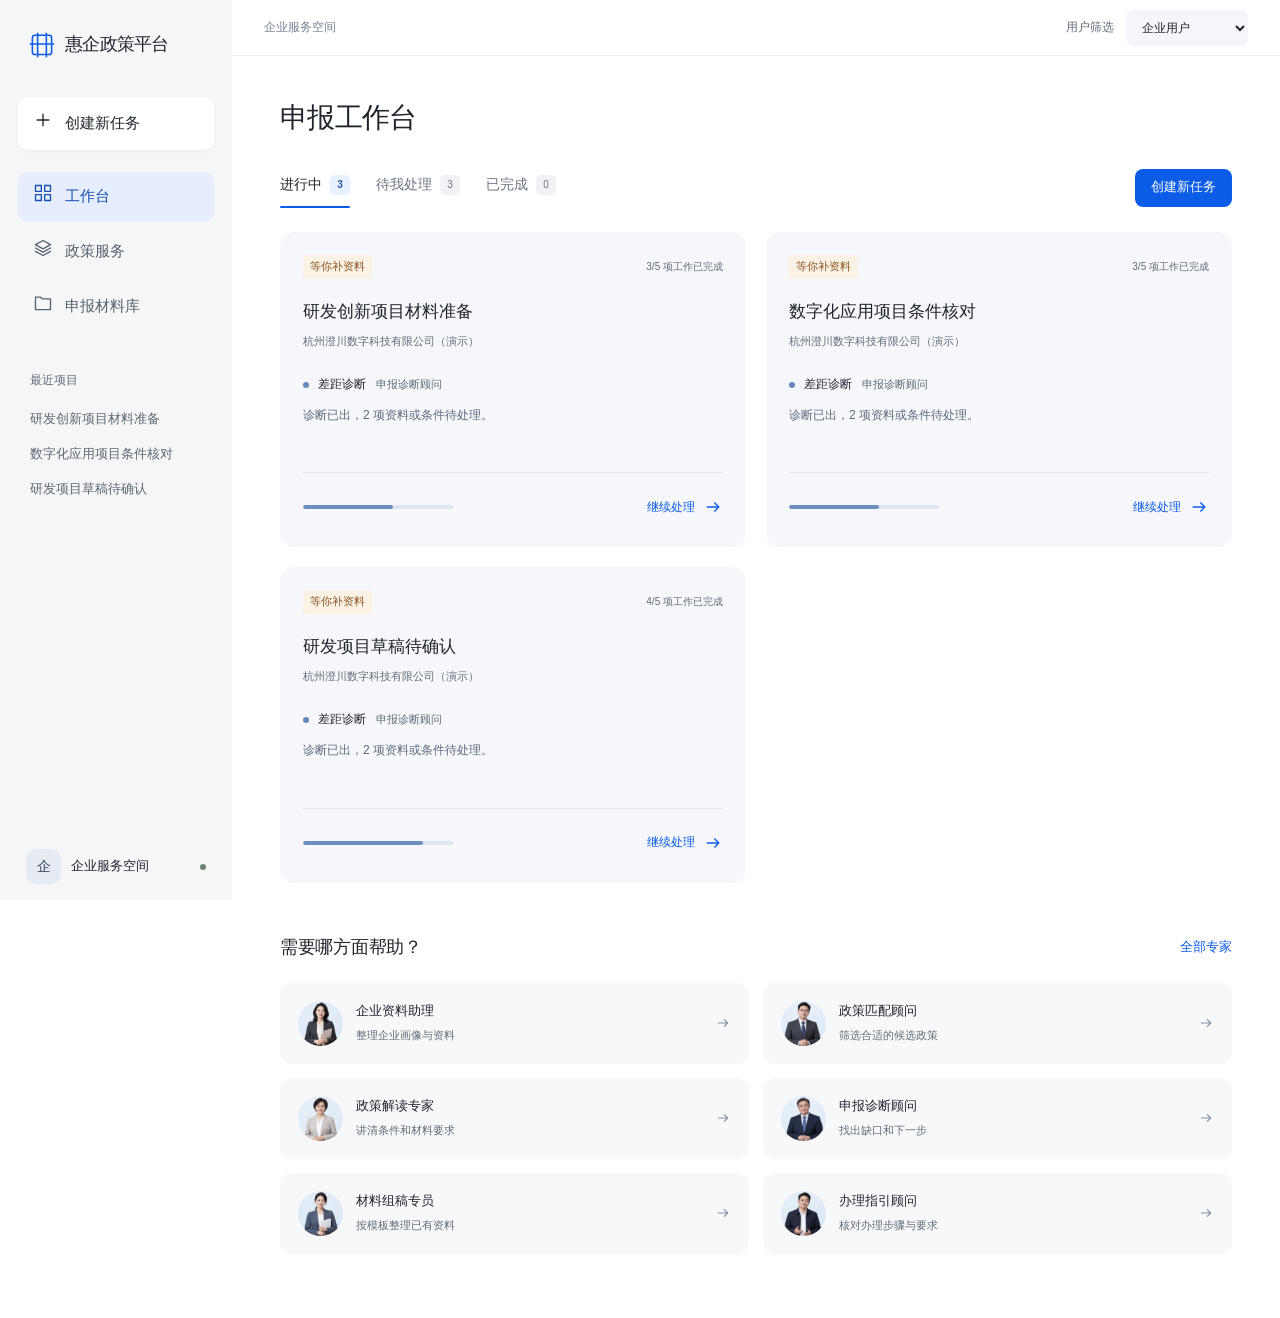
==== commit 017bc4e8: "Add researcher view and bidirectional batch matching" ====
--- a/policy/index.html
+++ b/policy/index.html
@@ -7,17 +7,19 @@
   <title>惠企政策平台</title>
   <meta name="description" content="惠企政策平台交互演示：企业档案、政策匹配、差距诊断、材料组稿与版本管理。">
   <link rel="icon" href="data:image/svg+xml,%3Csvg xmlns='http://www.w3.org/2000/svg' viewBox='0 0 40 40'%3E%3Crect width='40' height='40' rx='10' fill='%230c5ce8'/%3E%3Cpath d='M11 12h18v16H11zM16 8v24m8-24v24M8 20h24' stroke='white' fill='none' stroke-width='2'/%3E%3C/svg%3E">
-  <link rel="stylesheet" href="styles.css?v=20261102-click-fix">
-  <link rel="stylesheet" href="materials.css?v=20261102-click-fix">
-  <link rel="stylesheet" href="project-workspace.css?v=20261102-click-fix">
-  <script defer src="expert-personas.js?v=20261102-click-fix"></script>
-  <script defer src="demo-data.js?v=20261102-click-fix"></script>
-  <script defer src="store.js?v=20261102-click-fix"></script>
-  <script defer src="materials.js?v=20261102-click-fix"></script>
-  <script defer src="views.js?v=20261102-click-fix"></script>
-  <script defer src="chat.js?v=20261102-click-fix"></script>
-  <script defer src="project-workspace.js?v=20261102-click-fix"></script>
-  <script defer src="app.js?v=20261102-click-fix"></script>
+  <link rel="stylesheet" href="styles.css?v=20261102-batch">
+  <link rel="stylesheet" href="materials.css?v=20261102-batch">
+  <link rel="stylesheet" href="project-workspace.css?v=20261102-batch">
+  <link rel="stylesheet" href="batch.css?v=20261102-batch">
+  <script defer src="expert-personas.js?v=20261102-batch"></script>
+  <script defer src="demo-data.js?v=20261102-batch"></script>
+  <script defer src="store.js?v=20261102-batch"></script>
+  <script defer src="materials.js?v=20261102-batch"></script>
+  <script defer src="views.js?v=20261102-batch"></script>
+  <script defer src="chat.js?v=20261102-batch"></script>
+  <script defer src="project-workspace.js?v=20261102-batch"></script>
+  <script defer src="batch.js?v=20261102-batch"></script>
+  <script defer src="app.js?v=20261102-batch"></script>
 </head>
 <body>
   <a class="skip-link" href="#page-content">跳到主要内容</a>
@@ -31,6 +33,7 @@
       <button class="create-button" data-route="new"><span data-icon="plus"></span>创建新任务</button>
       <nav class="primary-nav">
         <a href="#dashboard" data-nav="dashboard"><span data-icon="grid"></span>工作台</a>
+        <a href="#batch" data-nav="batch" hidden><span data-icon="search"></span>批量匹配</a>
         <a href="#services" data-nav="services"><span data-icon="layers"></span>政策服务</a>
         <a href="#library" data-nav="library"><span data-icon="folder"></span>申报材料库</a>
       </nav>
@@ -39,6 +42,7 @@
     </aside>
     <div class="main-shell">
       <header class="mobile-header"><button class="icon-button" aria-label="打开菜单" aria-expanded="false" aria-controls="sidebar" data-action="open-menu"><span data-icon="menu"></span></button><a href="landing.html">惠企政策平台</a></header>
+      <div class="user-toolbar"><span class="user-toolbar-context" id="user-space-name">企业服务空间</span><div class="user-filter"><label for="user-type">用户筛选</label><select id="user-type"><option value="enterprise">企业用户</option><option value="researcher">政策研究员</option></select></div></div>
       <main id="main-content"><div id="page-content" tabindex="-1"></div></main>
     </div>
   </div>
--- a/policy/batch.css
+++ b/policy/batch.css
@@ -0,0 +1,100 @@
+/* 用户视角与批量匹配，沿用工作台的字体、色彩与控件。 */
+.main-shell { display: flex; flex-direction: column; min-height: 100dvh; }
+.main-shell > .mobile-header { flex: 0 0 auto; }
+.user-toolbar { display: flex; align-items: center; justify-content: space-between; gap: 16px; min-height: 56px; flex: 0 0 auto; padding: 9px 32px; border-bottom: 1px solid #eef0f3; background: #fff; }
+.user-toolbar-context { font-size: 12px; color: #778294; }
+.user-filter { display: flex; align-items: center; gap: 12px; white-space: nowrap; }
+.user-filter label { font-size: 12px; color: var(--muted); }
+.user-filter select { min-height: 36px; padding: 6px 30px 6px 12px; border: 0; border-radius: 8px; background-color: #f4f6f9; color: var(--ink); font-size: 12px; cursor: pointer; }
+.main-shell > #main-content { width: 100%; }
+.in-project .main-shell > #main-content { flex: 1 1 0; height: auto; min-height: 0; }
+.batch-page { max-width: 1240px; margin: 0 auto; }
+.batch-page .page-header { margin-bottom: 28px; }
+.batch-page .page-header p { font-size: 13px; }
+.batch-customer-count { color: var(--muted); font-size: 12px; padding: 8px 12px; border-radius: 8px; background: var(--soft); }
+.batch-search-card { padding: 7px 24px 24px; border-radius: 14px; background: #f4f6f9; }
+.batch-modes { display: flex; align-items: center; gap: 30px; border-bottom: 1px solid #e1e6ed; margin-bottom: 22px; }
+.batch-mode { display: inline-flex; align-items: center; gap: 8px; position: relative; padding: 17px 0; min-height: 48px; font-size: 14px; color: #717d90; }
+.batch-mode .icon { width: 17px; height: 17px; }
+.batch-mode.is-active { color: #194f99; font-weight: 600; }
+.batch-mode.is-active::after { content: ''; position: absolute; bottom: -1px; left: 0; right: 0; height: 2px; background: var(--blue); border-radius: 2px; }
+.batch-mode:hover { color: var(--blue); }
+.batch-chooser { display: flex; align-items: center; flex-wrap: wrap; gap: 12px; }
+.batch-chooser label { font-size: 12px; color: var(--muted); margin-right: 4px; }
+.batch-chooser select { max-width: 100%; width: min(100%, 390px); min-height: 44px; background: #fff; border: 0; padding: 10px 14px; border-radius: 8px; color: var(--ink); cursor: pointer; font-size: 13px; }
+.batch-scope { font-size: 12px; color: #758196; }
+.batch-summary { display: flex; align-items: center; gap: 46px; padding: 26px 0; }
+.batch-summary > div { display: flex; align-items: baseline; gap: 9px; white-space: nowrap; }
+.batch-summary strong { font-size: 30px; line-height: 1; font-weight: 600; font-family: 'DIN Alternate', 'Bahnschrift', sans-serif; font-variant-numeric: tabular-nums; }
+.batch-summary span { color: var(--muted); font-size: 12px; }
+.batch-summary p { margin-left: auto; max-width: 29ch; font-size: 11px; color: #8390a1; line-height: 1.8; }
+.batch-results { border-radius: 14px; overflow: hidden; background: #f6f7f9; }
+.batch-results-heading { display: flex; align-items: center; justify-content: space-between; padding: 20px 24px 16px; }
+.batch-results-heading h2 { font-size: 16px; }
+.batch-results-heading > span { font-size: 12px; color: var(--muted); }
+.batch-table-scroll { overflow-x: auto; background: #fff; }
+.batch-table { width: 100%; border-collapse: collapse; text-align: left; font-size: 12px; }
+.batch-table thead { color: #6c788b; font-size: 11px; font-weight: 400; background: #f6f7f9; }
+.batch-table thead th { font-weight: 400; padding: 10px 16px; white-space: nowrap; }
+.batch-table tbody tr { border-bottom: 1px solid #edf0f4; transition: background .15s; }
+.batch-table tbody tr:hover { background: #f8faff; }
+.batch-table tbody tr.is-selected { background: #f1f6ff; }
+.batch-table tbody td,.batch-table tbody th { padding: 22px 16px; vertical-align: middle; }
+.batch-table tbody th { min-width: 210px; max-width: 290px; font-weight: 400; }
+.batch-table tbody th strong { display: block; font-size: 13px; font-weight: 500; line-height: 1.7; }
+.batch-table tbody th > span { display: block; color: #7c8796; font-size: 11px; margin-top: 4px; }
+.batch-table .batch-checkbox-cell { width: 52px; padding-left: 22px; padding-right: 10px; }
+.batch-checkbox-cell input { display: block; width: 16px; height: 16px; margin: 0; accent-color: var(--blue); cursor: pointer; }
+.batch-checkbox-cell input:disabled { opacity: .4; cursor: not-allowed; }
+.batch-table .batch-reason { min-width: 220px; max-width: 340px; font-size: 12px; color: #6a778b; line-height: 1.9; }
+.batch-table .tag { font-size: 11px; white-space: nowrap; }
+.batch-table .text-button { min-height: 38px; font-size: 12px; white-space: nowrap; }
+.batch-table .text-button .icon { width: 15px; height: 15px; }
+.batch-project-state { color: #8993a0; font-size: 11px; white-space: nowrap; }
+.batch-actions { display: flex; align-items: center; justify-content: space-between; gap: 20px; padding: 20px 24px; }
+.batch-actions > div { display: grid; gap: 4px; }
+.batch-actions strong { font-size: 13px; font-weight: 500; }
+.batch-actions span { color: #7a8595; font-size: 11px; line-height: 1.7; }
+.batch-actions .button { min-height: 42px; padding-inline: 20px; }
+.batch-storage-status { color: var(--amber); font-size: 12px; margin-top: 14px; }
+.batch-entry { display: flex; align-items: center; gap: 18px; padding: 22px 24px; border-radius: 12px; background: #f0f5fd; margin: 0 0 26px; }
+.batch-entry-icon { width: 42px; height: 42px; flex: 0 0 42px; display: grid; place-items: center; color: #3c6faf; border-radius: 11px; background: #e3edfc; }
+.batch-entry h2 { font-size: 15px; }
+.batch-entry p { color: #72829a; font-size: 12px; margin-top: 5px; }
+.batch-entry > .button { margin-left: auto; font-size: 12px; }
+@media (max-width: 1100px) {
+  .batch-summary { gap: 24px; flex-wrap: wrap; }
+  .batch-summary p { flex-basis: 100%; max-width: none; margin-left: 0; }
+}
+@media (max-width: 700px) {
+  .user-toolbar { padding: 8px 18px; min-height: 50px; }
+  .user-toolbar-context { font-size: 11px; }
+  .user-filter { gap: 8px; }
+  .user-filter label,.user-filter select { font-size: 11px; }
+  .user-filter select { min-height: 36px; }
+  .batch-page .page-header { align-items: flex-start; gap: 12px; }
+  .batch-customer-count { font-size: 10px; white-space: nowrap; }
+  .batch-search-card { padding: 4px 16px 18px; }
+  .batch-modes { gap: 24px; margin-bottom: 16px; }
+  .batch-mode { font-size: 12px; min-height: 48px; }
+  .batch-chooser { gap: 9px; }
+  .batch-chooser label { flex-basis: 100%; }
+  .batch-chooser select { width: 100%; }
+  .batch-scope { font-size: 11px; }
+  .batch-summary { gap: 18px; padding-block: 22px; }
+  .batch-summary > div { gap: 6px; }
+  .batch-summary strong { font-size: 26px; }
+  .batch-summary span { font-size: 11px; }
+  .batch-results-heading { padding: 18px 16px 12px; }
+  .batch-actions { padding: 16px; align-items: flex-start; flex-wrap: wrap; gap: 14px; }
+  .batch-actions .button { width: 100%; min-height: 44px; }
+  .batch-entry { flex-wrap: wrap; padding: 18px; gap: 12px; }
+  .batch-entry > div:nth-child(2) { flex: 1; min-width: 180px; }
+  .batch-entry > .button { min-height: 44px; }
+}
+@media (max-height: 480px) {
+  .in-project .main-shell > #main-content { flex: 0 0 auto; min-height: 600px; }
+}
+@media (prefers-reduced-motion: reduce) {
+  .batch-table tbody tr { transition: none; }
+}
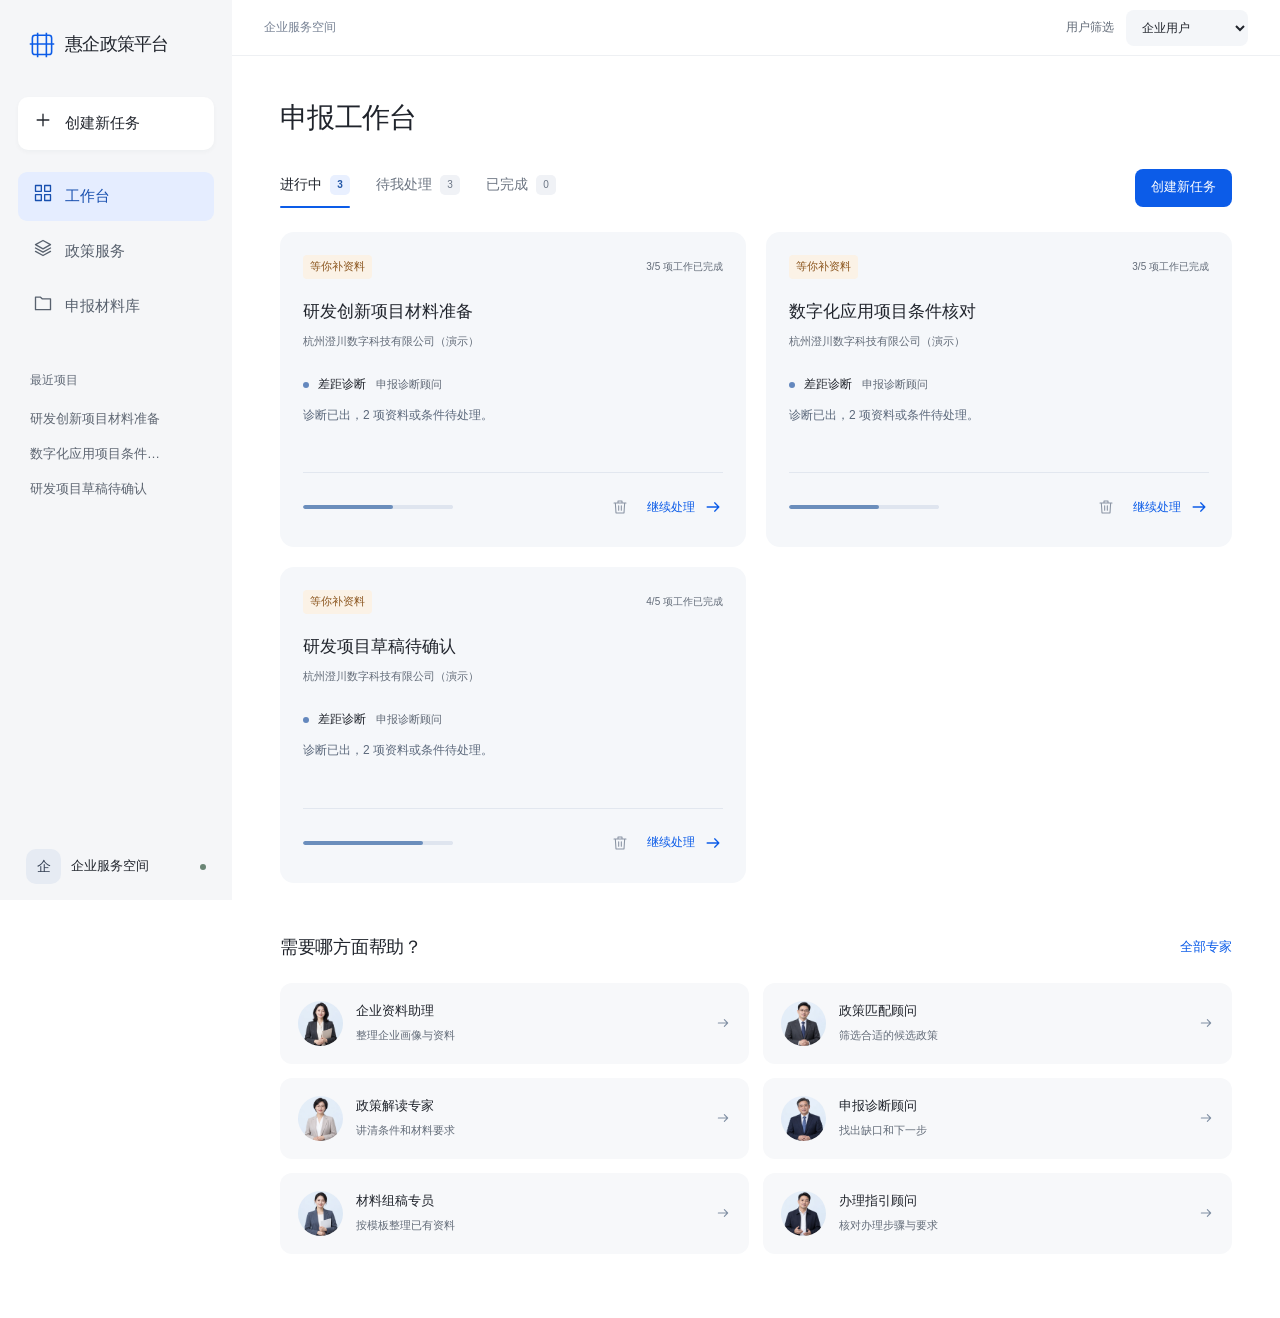
==== commit 12000ee7: "Add confirmed project deletion with persistent storage protection" ====
--- a/policy/index.html
+++ b/policy/index.html
@@ -7,19 +7,19 @@
   <title>惠企政策平台</title>
   <meta name="description" content="惠企政策平台交互演示：企业档案、政策匹配、差距诊断、材料组稿与版本管理。">
   <link rel="icon" href="data:image/svg+xml,%3Csvg xmlns='http://www.w3.org/2000/svg' viewBox='0 0 40 40'%3E%3Crect width='40' height='40' rx='10' fill='%230c5ce8'/%3E%3Cpath d='M11 12h18v16H11zM16 8v24m8-24v24M8 20h24' stroke='white' fill='none' stroke-width='2'/%3E%3C/svg%3E">
-  <link rel="stylesheet" href="styles.css?v=20261102-batch">
-  <link rel="stylesheet" href="materials.css?v=20261102-batch">
-  <link rel="stylesheet" href="project-workspace.css?v=20261102-batch">
-  <link rel="stylesheet" href="batch.css?v=20261102-batch">
-  <script defer src="expert-personas.js?v=20261102-batch"></script>
-  <script defer src="demo-data.js?v=20261102-batch"></script>
-  <script defer src="store.js?v=20261102-batch"></script>
-  <script defer src="materials.js?v=20261102-batch"></script>
-  <script defer src="views.js?v=20261102-batch"></script>
-  <script defer src="chat.js?v=20261102-batch"></script>
-  <script defer src="project-workspace.js?v=20261102-batch"></script>
-  <script defer src="batch.js?v=20261102-batch"></script>
-  <script defer src="app.js?v=20261102-batch"></script>
+  <link rel="stylesheet" href="styles.css?v=20261102-delete-project">
+  <link rel="stylesheet" href="materials.css?v=20261102-delete-project">
+  <link rel="stylesheet" href="project-workspace.css?v=20261102-delete-project">
+  <link rel="stylesheet" href="batch.css?v=20261102-delete-project">
+  <script defer src="expert-personas.js?v=20261102-delete-project"></script>
+  <script defer src="demo-data.js?v=20261102-delete-project"></script>
+  <script defer src="store.js?v=20261102-delete-project"></script>
+  <script defer src="materials.js?v=20261102-delete-project"></script>
+  <script defer src="views.js?v=20261102-delete-project"></script>
+  <script defer src="chat.js?v=20261102-delete-project"></script>
+  <script defer src="project-workspace.js?v=20261102-delete-project"></script>
+  <script defer src="batch.js?v=20261102-delete-project"></script>
+  <script defer src="app.js?v=20261102-delete-project"></script>
 </head>
 <body>
   <a class="skip-link" href="#page-content">跳到主要内容</a>
--- a/policy/styles.css
+++ b/policy/styles.css
@@ -26,3 +26,6 @@
 @media(max-width:700px){.task-composer .request-field textarea{font-size:16px;padding:16px 16px 8px}.task-composer .prompt-examples{padding:10px 12px 13px;gap:7px}.task-composer .prompt-card{font-size:12px;min-height:36px}.task-composer .prompt-examples>h2{margin-bottom:1px}}
 
 .source-form-actions{justify-content:flex-end}
+
+/* 项目删除入口：和打开项目按钮平级，先确认后执行。 */
+.recent-project-row{display:flex;align-items:center;gap:4px;min-width:0}.recent-project-row>.recent-project{flex:1 1 0;min-width:0}.project-delete{flex:0 0 30px;width:30px;height:32px;min-height:32px;padding:6px;border-radius:7px;color:#8a94a3}.project-delete .icon{width:16px;height:16px}.project-delete:hover,.project-delete:focus-visible{color:#a8383e;background:#fff0f0}.recent-project-row>.project-delete{opacity:0}.recent-project-row:hover>.project-delete,.recent-project-row:focus-within>.project-delete{opacity:1}.dashboard-project-actions{display:flex;align-items:center;gap:12px;flex-shrink:0}.dashboard-project-actions>.text-button{font-size:12px;flex-shrink:0}@media(hover:none),(max-width:700px){.recent-project-row>.project-delete{opacity:1}.project-delete{width:44px;height:44px;min-height:44px;flex-basis:44px}}
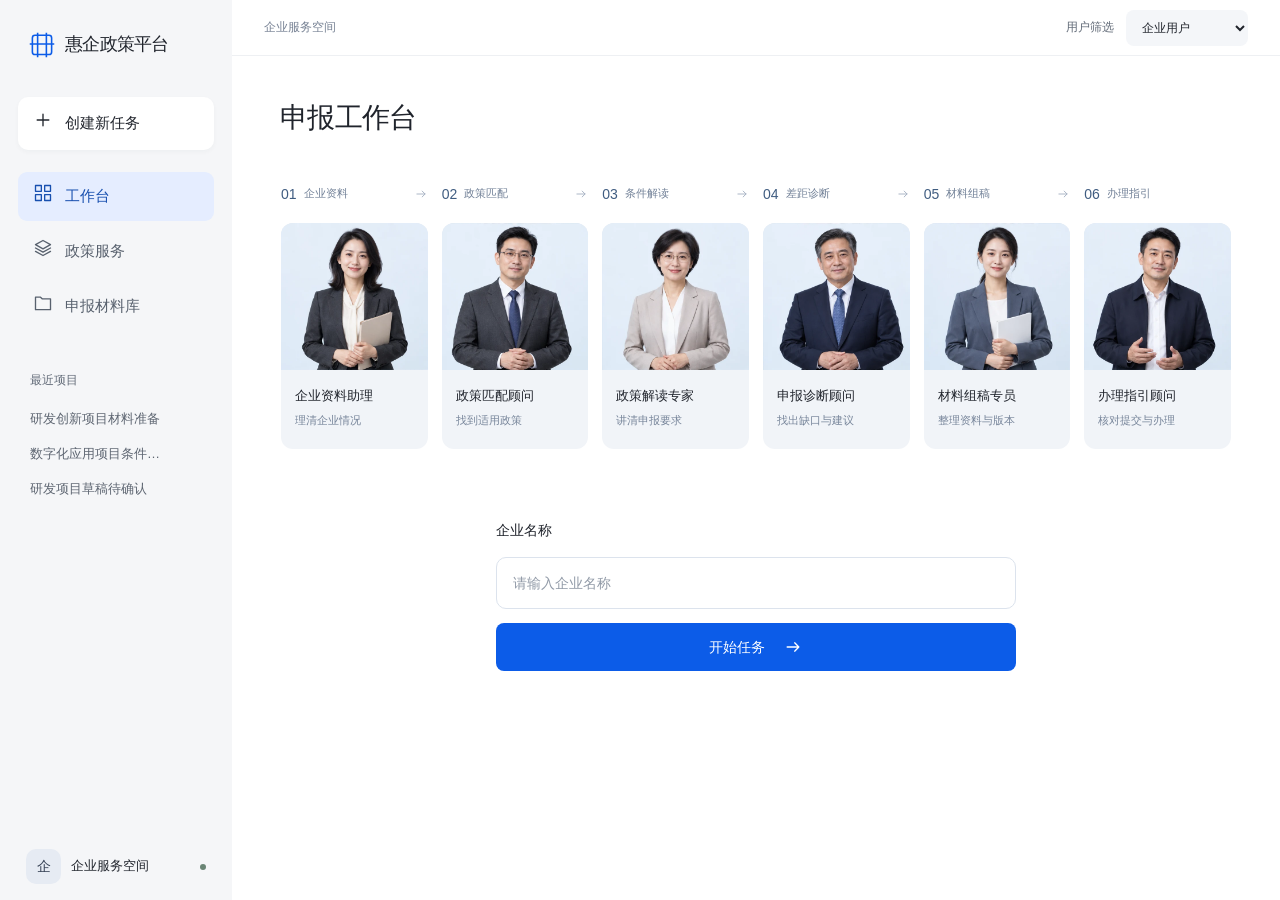
==== commit 3700500d: "Simplify dashboard to six experts and company-name task start" ====
--- a/policy/index.html
+++ b/policy/index.html
@@ -7,19 +7,19 @@
   <title>惠企政策平台</title>
   <meta name="description" content="惠企政策平台交互演示：企业档案、政策匹配、差距诊断、材料组稿与版本管理。">
   <link rel="icon" href="data:image/svg+xml,%3Csvg xmlns='http://www.w3.org/2000/svg' viewBox='0 0 40 40'%3E%3Crect width='40' height='40' rx='10' fill='%230c5ce8'/%3E%3Cpath d='M11 12h18v16H11zM16 8v24m8-24v24M8 20h24' stroke='white' fill='none' stroke-width='2'/%3E%3C/svg%3E">
-  <link rel="stylesheet" href="styles.css?v=20261102-delete-project">
-  <link rel="stylesheet" href="materials.css?v=20261102-delete-project">
-  <link rel="stylesheet" href="project-workspace.css?v=20261102-delete-project">
-  <link rel="stylesheet" href="batch.css?v=20261102-delete-project">
-  <script defer src="expert-personas.js?v=20261102-delete-project"></script>
-  <script defer src="demo-data.js?v=20261102-delete-project"></script>
-  <script defer src="store.js?v=20261102-delete-project"></script>
-  <script defer src="materials.js?v=20261102-delete-project"></script>
-  <script defer src="views.js?v=20261102-delete-project"></script>
-  <script defer src="chat.js?v=20261102-delete-project"></script>
-  <script defer src="project-workspace.js?v=20261102-delete-project"></script>
-  <script defer src="batch.js?v=20261102-delete-project"></script>
-  <script defer src="app.js?v=20261102-delete-project"></script>
+  <link rel="stylesheet" href="styles.css?v=20261102-company-start">
+  <link rel="stylesheet" href="materials.css?v=20261102-company-start">
+  <link rel="stylesheet" href="project-workspace.css?v=20261102-company-start">
+  <link rel="stylesheet" href="batch.css?v=20261102-company-start">
+  <script defer src="expert-personas.js?v=20261102-company-start"></script>
+  <script defer src="demo-data.js?v=20261102-company-start"></script>
+  <script defer src="store.js?v=20261102-company-start"></script>
+  <script defer src="materials.js?v=20261102-company-start"></script>
+  <script defer src="views.js?v=20261102-company-start"></script>
+  <script defer src="chat.js?v=20261102-company-start"></script>
+  <script defer src="project-workspace.js?v=20261102-company-start"></script>
+  <script defer src="batch.js?v=20261102-company-start"></script>
+  <script defer src="app.js?v=20261102-company-start"></script>
 </head>
 <body>
   <a class="skip-link" href="#page-content">跳到主要内容</a>
--- a/policy/styles.css
+++ b/policy/styles.css
@@ -29,3 +29,9 @@
 
 /* 项目删除入口：和打开项目按钮平级，先确认后执行。 */
 .recent-project-row{display:flex;align-items:center;gap:4px;min-width:0}.recent-project-row>.recent-project{flex:1 1 0;min-width:0}.project-delete{flex:0 0 30px;width:30px;height:32px;min-height:32px;padding:6px;border-radius:7px;color:#8a94a3}.project-delete .icon{width:16px;height:16px}.project-delete:hover,.project-delete:focus-visible{color:#a8383e;background:#fff0f0}.recent-project-row>.project-delete{opacity:0}.recent-project-row:hover>.project-delete,.recent-project-row:focus-within>.project-delete{opacity:1}.dashboard-project-actions{display:flex;align-items:center;gap:12px;flex-shrink:0}.dashboard-project-actions>.text-button{font-size:12px;flex-shrink:0}@media(hover:none),(max-width:700px){.recent-project-row>.project-delete{opacity:1}.project-delete{width:44px;height:44px;min-height:44px;flex-basis:44px}}
+
+/* 工作台首页：六位专家按业务顺序横排，企业名称直接启动。 */
+.company-start-page{max-width:1280px;margin:0 auto}.company-start-page>.page-header{margin-bottom:42px}.start-experts{overflow-x:auto;padding:0 1px 6px;outline-offset:4px}.start-expert-row{display:grid;grid-template-columns:repeat(6,minmax(132px,1fr));gap:14px;list-style:none;margin:0;padding:0}.start-expert-card{min-width:0;display:flex;flex-direction:column}.start-expert-step{display:flex;align-items:center;gap:7px;height:30px;margin-bottom:14px;font-size:11px;color:#718097;white-space:nowrap}.start-expert-number{font-family:'DIN Alternate','Bahnschrift',sans-serif;font-size:14px;color:#3f5c80;font-variant-numeric:tabular-nums}.start-expert-step>.icon{margin-left:auto;width:14px;height:14px;color:#a6b2c3}.start-expert-body{overflow:hidden;border-radius:12px;background:#f1f4f8;flex:1}.start-expert-portrait{display:block;width:100%;aspect-ratio:1;background-color:#e6edf5;background-image:url('assets/landing/policy-advisers.webp');background-size:300% 200%;background-position:var(--portrait-x) var(--portrait-y);background-repeat:no-repeat}.start-expert-copy{padding:17px 14px 18px}.start-expert-copy h2{font-size:13px;font-weight:600;letter-spacing:0;white-space:nowrap;text-wrap:nowrap}.start-expert-copy p{margin-top:6px;font-size:11px;color:#77859a;line-height:1.8}.company-start-form{display:grid;gap:14px;width:min(100%,520px);margin:64px auto 24px}.company-start-form>label{font-size:14px;font-weight:500;margin-bottom:2px}.company-start-form>input{width:100%;min-height:52px;padding:13px 16px;border:1px solid #dce3ed;background:#fff;border-radius:10px;font-size:14px;color:var(--ink)}.company-start-form>input::placeholder{color:#929ba8}.company-start-form>.button{min-height:48px;width:100%;justify-content:center;gap:18px;font-size:14px}.company-start-form>.form-error{font-size:12px;color:#a8383e;margin:0}.company-start-form>.button:disabled{opacity:.6}
+@media(max-width:1100px){.start-expert-row{gap:12px}.start-expert-copy{padding:15px 12px}.start-expert-copy h2{font-size:12px}}
+@media(max-width:700px){.company-start-page>.page-header{margin-bottom:28px}.start-expert-row{grid-template-columns:repeat(6,148px);gap:12px}.start-expert-step{margin-bottom:10px}.start-expert-copy{padding:16px 13px}.start-expert-copy h2{font-size:13px}.company-start-form{margin-top:38px;gap:14px}.company-start-form>input{min-height:52px}.company-start-form>.button{min-height:48px}}
+.sidebar-projects{min-height:0}
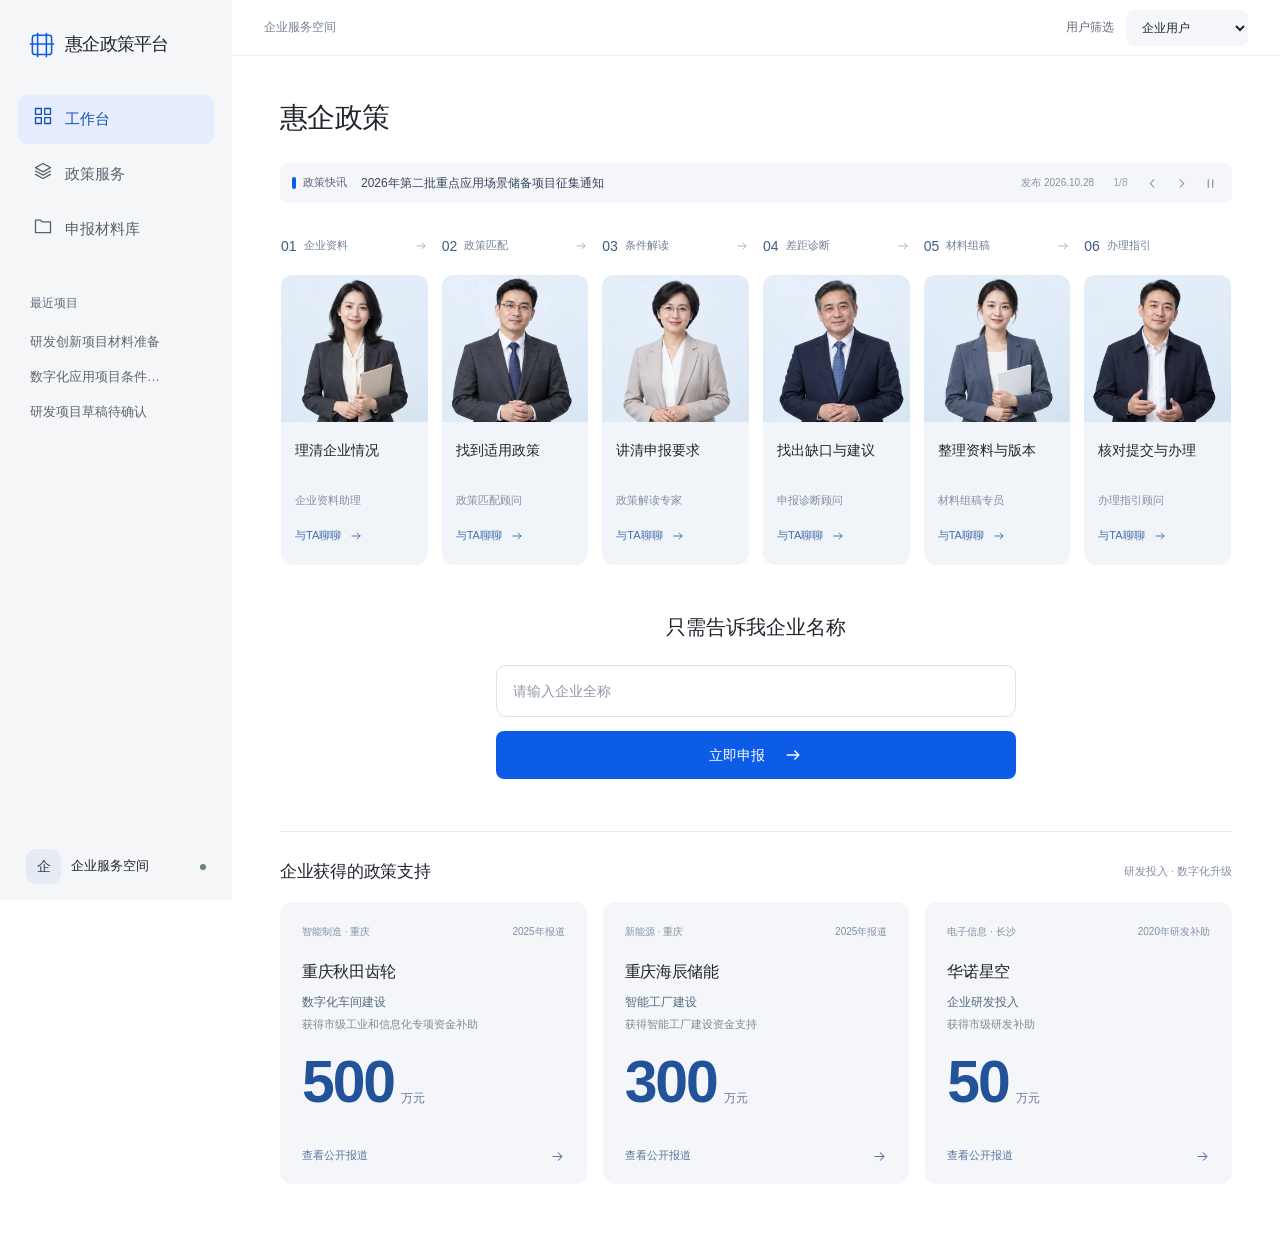
==== commit c81d97f0: "Connect six expert chats and refine policy home with compact news and grants" ====
--- a/policy/index.html
+++ b/policy/index.html
@@ -7,19 +7,23 @@
   <title>惠企政策平台</title>
   <meta name="description" content="惠企政策平台交互演示：企业档案、政策匹配、差距诊断、材料组稿与版本管理。">
   <link rel="icon" href="data:image/svg+xml,%3Csvg xmlns='http://www.w3.org/2000/svg' viewBox='0 0 40 40'%3E%3Crect width='40' height='40' rx='10' fill='%230c5ce8'/%3E%3Cpath d='M11 12h18v16H11zM16 8v24m8-24v24M8 20h24' stroke='white' fill='none' stroke-width='2'/%3E%3C/svg%3E">
-  <link rel="stylesheet" href="styles.css?v=20261102-company-start">
-  <link rel="stylesheet" href="materials.css?v=20261102-company-start">
-  <link rel="stylesheet" href="project-workspace.css?v=20261102-company-start">
-  <link rel="stylesheet" href="batch.css?v=20261102-company-start">
-  <script defer src="expert-personas.js?v=20261102-company-start"></script>
-  <script defer src="demo-data.js?v=20261102-company-start"></script>
-  <script defer src="store.js?v=20261102-company-start"></script>
-  <script defer src="materials.js?v=20261102-company-start"></script>
-  <script defer src="views.js?v=20261102-company-start"></script>
-  <script defer src="chat.js?v=20261102-company-start"></script>
-  <script defer src="project-workspace.js?v=20261102-company-start"></script>
-  <script defer src="batch.js?v=20261102-company-start"></script>
-  <script defer src="app.js?v=20261102-company-start"></script>
+  <link rel="stylesheet" href="styles.css?v=20261102-expert-home">
+  <link rel="stylesheet" href="materials.css?v=20261102-expert-home">
+  <link rel="stylesheet" href="project-workspace.css?v=20261102-expert-home">
+  <link rel="stylesheet" href="batch.css?v=20261102-expert-home">
+  <link rel="stylesheet" href="home-feed.css?v=20261102-expert-home">
+  <script defer src="expert-personas.js?v=20261102-expert-home"></script>
+  <script defer src="public-policy-data.js?v=20261102-expert-home"></script>
+  <script defer src="landing-data.js?v=20261102-expert-home"></script>
+  <script defer src="home-feed.js?v=20261102-expert-home"></script>
+  <script defer src="demo-data.js?v=20261102-expert-home"></script>
+  <script defer src="store.js?v=20261102-expert-home"></script>
+  <script defer src="materials.js?v=20261102-expert-home"></script>
+  <script defer src="views.js?v=20261102-expert-home"></script>
+  <script defer src="chat.js?v=20261102-expert-home"></script>
+  <script defer src="project-workspace.js?v=20261102-expert-home"></script>
+  <script defer src="batch.js?v=20261102-expert-home"></script>
+  <script defer src="app.js?v=20261102-expert-home"></script>
 </head>
 <body>
   <a class="skip-link" href="#page-content">跳到主要内容</a>
@@ -30,7 +34,7 @@
         <svg viewBox="0 0 32 32" aria-hidden="true"><rect x="5" y="6" width="22" height="22" rx="3"/><path d="M11 3v28M21 3v28M2 16h28"/></svg>
         <span>惠企政策平台</span>
       </a>
-      <button class="create-button" data-route="new"><span data-icon="plus"></span>创建新任务</button>
+      <button class="create-button" data-route="new" hidden><span data-icon="plus"></span>创建新任务</button>
       <nav class="primary-nav">
         <a href="#dashboard" data-nav="dashboard"><span data-icon="grid"></span>工作台</a>
         <a href="#batch" data-nav="batch" hidden><span data-icon="search"></span>批量匹配</a>
--- a/policy/styles.css
+++ b/policy/styles.css
@@ -31,7 +31,13 @@
 .recent-project-row{display:flex;align-items:center;gap:4px;min-width:0}.recent-project-row>.recent-project{flex:1 1 0;min-width:0}.project-delete{flex:0 0 30px;width:30px;height:32px;min-height:32px;padding:6px;border-radius:7px;color:#8a94a3}.project-delete .icon{width:16px;height:16px}.project-delete:hover,.project-delete:focus-visible{color:#a8383e;background:#fff0f0}.recent-project-row>.project-delete{opacity:0}.recent-project-row:hover>.project-delete,.recent-project-row:focus-within>.project-delete{opacity:1}.dashboard-project-actions{display:flex;align-items:center;gap:12px;flex-shrink:0}.dashboard-project-actions>.text-button{font-size:12px;flex-shrink:0}@media(hover:none),(max-width:700px){.recent-project-row>.project-delete{opacity:1}.project-delete{width:44px;height:44px;min-height:44px;flex-basis:44px}}
 
 /* 工作台首页：六位专家按业务顺序横排，企业名称直接启动。 */
-.company-start-page{max-width:1280px;margin:0 auto}.company-start-page>.page-header{margin-bottom:42px}.start-experts{overflow-x:auto;padding:0 1px 6px;outline-offset:4px}.start-expert-row{display:grid;grid-template-columns:repeat(6,minmax(132px,1fr));gap:14px;list-style:none;margin:0;padding:0}.start-expert-card{min-width:0;display:flex;flex-direction:column}.start-expert-step{display:flex;align-items:center;gap:7px;height:30px;margin-bottom:14px;font-size:11px;color:#718097;white-space:nowrap}.start-expert-number{font-family:'DIN Alternate','Bahnschrift',sans-serif;font-size:14px;color:#3f5c80;font-variant-numeric:tabular-nums}.start-expert-step>.icon{margin-left:auto;width:14px;height:14px;color:#a6b2c3}.start-expert-body{overflow:hidden;border-radius:12px;background:#f1f4f8;flex:1}.start-expert-portrait{display:block;width:100%;aspect-ratio:1;background-color:#e6edf5;background-image:url('assets/landing/policy-advisers.webp');background-size:300% 200%;background-position:var(--portrait-x) var(--portrait-y);background-repeat:no-repeat}.start-expert-copy{padding:17px 14px 18px}.start-expert-copy h2{font-size:13px;font-weight:600;letter-spacing:0;white-space:nowrap;text-wrap:nowrap}.start-expert-copy p{margin-top:6px;font-size:11px;color:#77859a;line-height:1.8}.company-start-form{display:grid;gap:14px;width:min(100%,520px);margin:64px auto 24px}.company-start-form>label{font-size:14px;font-weight:500;margin-bottom:2px}.company-start-form>input{width:100%;min-height:52px;padding:13px 16px;border:1px solid #dce3ed;background:#fff;border-radius:10px;font-size:14px;color:var(--ink)}.company-start-form>input::placeholder{color:#929ba8}.company-start-form>.button{min-height:48px;width:100%;justify-content:center;gap:18px;font-size:14px}.company-start-form>.form-error{font-size:12px;color:#a8383e;margin:0}.company-start-form>.button:disabled{opacity:.6}
+.company-start-page{max-width:1280px;margin:0 auto}.company-start-page>.page-header{margin-bottom:42px}.start-experts{overflow-x:auto;padding:0 1px 6px;outline-offset:4px}.start-expert-row{display:grid;grid-template-columns:repeat(6,minmax(118px,1fr));gap:14px;list-style:none;margin:0;padding:0}.start-expert-card{min-width:0;display:flex;flex-direction:column}.start-expert-step{display:flex;align-items:center;gap:7px;height:30px;margin-bottom:14px;font-size:11px;color:#718097;white-space:nowrap}.start-expert-number{font-family:'DIN Alternate','Bahnschrift',sans-serif;font-size:14px;color:#3f5c80;font-variant-numeric:tabular-nums}.start-expert-step>.icon{margin-left:auto;width:14px;height:14px;color:#a6b2c3}.start-expert-body{overflow:hidden;border-radius:12px;background:#f1f4f8;flex:1}.start-expert-portrait{display:block;width:100%;aspect-ratio:1;background-color:#e6edf5;background-image:url('assets/landing/policy-advisers.webp');background-size:300% 200%;background-position:var(--portrait-x) var(--portrait-y);background-repeat:no-repeat}.start-expert-copy{padding:17px 14px 18px}.start-expert-copy h2{font-size:13px;font-weight:600;letter-spacing:0;white-space:nowrap;text-wrap:nowrap}.start-expert-copy p{margin-top:6px;font-size:11px;color:#77859a;line-height:1.8}.company-start-form{display:grid;gap:14px;width:min(100%,520px);margin:64px auto 24px}.company-start-form>label{font-size:14px;font-weight:500;margin-bottom:2px}.company-start-form>input{width:100%;min-height:52px;padding:13px 16px;border:1px solid #dce3ed;background:#fff;border-radius:10px;font-size:14px;color:var(--ink)}.company-start-form>input::placeholder{color:#929ba8}.company-start-form>.button{min-height:48px;width:100%;justify-content:center;gap:18px;font-size:14px}.company-start-form>.form-error{font-size:12px;color:#a8383e;margin:0}.company-start-form>.button:disabled{opacity:.6}
 @media(max-width:1100px){.start-expert-row{gap:12px}.start-expert-copy{padding:15px 12px}.start-expert-copy h2{font-size:12px}}
 @media(max-width:700px){.company-start-page>.page-header{margin-bottom:28px}.start-expert-row{grid-template-columns:repeat(6,148px);gap:12px}.start-expert-step{margin-bottom:10px}.start-expert-copy{padding:16px 13px}.start-expert-copy h2{font-size:13px}.company-start-form{margin-top:38px;gap:14px}.company-start-form>input{min-height:52px}.company-start-form>.button{min-height:48px}}
 .sidebar-projects{min-height:0}
+
+/* 首页卡片突出工作结果，专家身份降为辅助信息。 */
+.start-expert-body{display:block;width:100%;padding:0;text-align:left;color:var(--ink);transition:background .16s,box-shadow .16s;cursor:pointer}.start-expert-body:hover{background:#eaf0fa;box-shadow:0 4px 15px #233f6610}.start-expert-body:active{background:#e3ecfb}.start-expert-body:focus-visible{outline:3px solid #83adff;outline-offset:3px}.start-expert-copy{display:flex;flex-direction:column;align-items:flex-start;gap:0}.start-expert-copy h2{font-size:14px;line-height:1.7;font-weight:600;white-space:normal;text-wrap:pretty;min-height:3.4em}.start-expert-name{display:block;font-size:11px;color:#8190a3;margin-top:6px}.start-expert-entry{display:flex;align-items:center;gap:8px;font-size:11px;color:#416fa9;margin-top:15px;min-height:22px}.start-expert-entry .icon{width:14px;height:14px}.company-start-form>label{font-size:20px;font-weight:500;text-align:center;line-height:1.6;margin-bottom:8px}.primary-nav{margin-top:36px}.company-start-page>.home-policy-ticker{margin:-16px 0 28px}.company-start-page>.start-experts{margin-top:8px}.company-start-page>.company-start-form{margin-top:40px;margin-bottom:52px}
+.expert-entry-page{max-width:900px;margin:0 auto}.expert-entry-top{display:flex;align-items:center;justify-content:space-between;gap:20px;margin-bottom:28px}.expert-entry-top>span{font-size:12px;color:var(--muted)}.expert-entry-back .icon{transform:rotate(180deg);width:16px;height:16px}.expert-entry-conversation{border-radius:14px;background:#f6f8fb;padding:26px}.expert-entry-conversation>header{display:flex;align-items:center;gap:13px;padding-bottom:20px;border-bottom:1px solid #e5eaf1}.expert-entry-conversation>header .role-avatar{width:48px;height:48px;flex:0 0 48px}.expert-entry-conversation h1{font-size:20px}.expert-entry-conversation header p{font-size:12px;color:#6f8198;margin-top:4px}.expert-entry-message{display:flex;align-items:flex-start;gap:12px;margin:30px 0 0}.expert-entry-message>.role-avatar{width:36px;height:36px;flex:0 0 36px}.expert-entry-message>div{min-width:0;max-width:90%}.expert-entry-message>div>span{font-size:11px;color:#76859a;display:block;margin:0 0 6px 2px}.expert-entry-message p{background:#fff;color:#4b5c73;padding:14px 17px;border-radius:3px 12px 12px;line-height:1.9;font-size:14px}.expert-entry-conversation .company-start-form{margin-top:40px;margin-bottom:10px}.expert-entry-conversation .company-start-form>label{font-size:16px}.in-project .workspace-status-grid.is-capability-grid{grid-template-columns:repeat(6,minmax(135px,1fr))}
+@media(max-width:700px){.start-expert-copy h2{font-size:14px}.company-start-form>label{font-size:18px}.company-start-page>.company-start-form{margin-block:30px 38px}.expert-entry-conversation{padding:18px 15px}.expert-entry-message p{font-size:13px}.expert-entry-conversation h1{font-size:18px}.in-project .workspace-status-grid.is-capability-grid{grid-template-columns:repeat(6,135px)}}
+@media(prefers-reduced-motion:reduce){.start-expert-body{transition:none}}
--- a/policy/home-feed.css
+++ b/policy/home-feed.css
@@ -0,0 +1,32 @@
+@font-face{font-family:PolicyHomeDIN;src:local('DIN Alternate Bold'),local('DINAlternate-Bold'),local('DIN 2014');font-style:normal;font-weight:700;font-display:swap}
+.home-policy-ticker{display:flex;align-items:center;gap:14px;min-width:0;height:40px;padding:4px 8px 4px 12px;border-radius:8px;background:#f4f6f9;color:#52647b}
+.home-policy-label{display:flex;align-items:center;flex:none;gap:7px;font-size:11px;font-weight:500;white-space:nowrap}
+.home-policy-label>span{width:4px;height:12px;border-radius:2px;background:#0c5ce8}
+.home-policy-content{display:flex;align-items:center;gap:16px;flex:1;min-width:0}
+.home-policy-link{display:block;flex:1;min-width:0;overflow:hidden;text-overflow:ellipsis;white-space:nowrap;font-size:12px;color:#34465e;line-height:1.6}
+.home-policy-link:hover{color:var(--blue);text-decoration:underline;text-underline-offset:3px}
+.home-policy-date{flex:none;color:#8590a0;font-size:10px;white-space:nowrap;font-variant-numeric:tabular-nums}
+.home-policy-controls{display:flex;align-items:center;flex:none;gap:1px}
+.home-policy-controls>button{display:grid;place-items:center;width:28px;height:28px;border-radius:5px;color:#748298;padding:0;transition:background .16s,color .16s}
+.home-policy-controls>button:hover{background:#e6edf6;color:#174faf}
+.home-policy-controls>button[aria-pressed=true]{color:#174faf;background:#e6edf6}
+.home-policy-controls svg,.home-grant-source svg{width:15px;height:15px;stroke:currentColor;fill:none;stroke-width:1.4;stroke-linecap:round;stroke-linejoin:round}
+.home-policy-count{font-size:10px;min-width:25px;text-align:center;margin-right:4px;color:#91a0b2;font-variant-numeric:tabular-nums}
+.home-grants{margin-top:48px;padding-top:28px;border-top:1px solid var(--line)}
+.home-grants-heading{display:flex;align-items:center;justify-content:space-between;gap:16px;margin-bottom:18px}
+.home-grants-heading h2{font-size:17px;font-weight:600;letter-spacing:-.015em}
+.home-grants-heading>span{font-size:11px;color:#8390a1}
+.home-grant-grid{display:grid;grid-template-columns:repeat(3,minmax(0,1fr));gap:16px}
+.home-grant-card{display:flex;flex-direction:column;min-width:0;background:#f4f6f9;border-radius:12px;padding:22px 22px 18px}
+.home-grant-meta{display:flex;justify-content:space-between;flex-wrap:wrap;gap:5px 12px;font-size:10px;color:#8190a3;line-height:1.6}
+.home-grant-card h3{font-size:16px;line-height:1.5;margin-top:20px;font-weight:600;letter-spacing:-.02em}
+.home-grant-project{font-size:12px;color:#536a84;line-height:1.7;margin-top:8px}
+.home-grant-support{font-size:11px;color:#7d8999;line-height:1.8;margin-top:3px;min-height:20px}
+.home-grant-value{display:flex;align-items:baseline;gap:7px;margin:18px 0 21px;color:#225399}
+.home-grant-amount{font-family:PolicyHomeDIN,'DIN Alternate','DIN 2014','DIN','Bahnschrift','Arial Narrow',sans-serif;font-weight:700;font-size:clamp(48px,4.6vw,66px);line-height:1;letter-spacing:-.035em;font-variant-numeric:tabular-nums lining-nums;font-feature-settings:'tnum' 1,'lnum' 1}
+.home-grant-value>span{font-size:12px;font-weight:500;color:#637a98}
+.home-grant-source{display:flex;align-items:center;justify-content:space-between;gap:12px;margin-top:auto;padding-top:13px;font-size:11px;line-height:1.8;color:#57769f}
+.home-grant-source:hover{color:var(--blue)}
+@media(max-width:900px){.home-grant-card{padding:18px 17px 16px}.home-grant-card h3{font-size:15px}.home-grant-meta{font-size:10px}.home-grant-support{min-height:38px}.home-policy-ticker{gap:10px}.home-policy-date{font-size:10px}.home-policy-content{gap:10px}}
+@media(max-width:600px){.home-policy-ticker{height:52px;padding:6px 7px 6px 10px;gap:10px}.home-policy-label{font-size:10px;gap:5px}.home-policy-content{display:block}.home-policy-link{font-size:11px;line-height:1.6}.home-policy-date{display:block;font-size:9px;line-height:1.6}.home-policy-count{display:none}.home-policy-controls>button{width:26px;height:30px}.home-policy-controls svg{width:14px;height:14px}.home-grants{margin-top:36px;padding-top:24px}.home-grants-heading{margin-bottom:14px}.home-grants-heading h2{font-size:16px}.home-grants-heading>span{display:none}.home-grant-grid{grid-template-columns:1fr;gap:12px}.home-grant-card{position:relative;padding:20px}.home-grant-card h3{margin-top:14px;font-size:17px}.home-grant-support{min-height:0}.home-grant-value{margin:18px 0 14px}.home-grant-amount{font-size:58px}.home-grant-source{padding-top:4px}}
+@media(prefers-reduced-motion:reduce){.home-policy-controls>button{transition:none}}
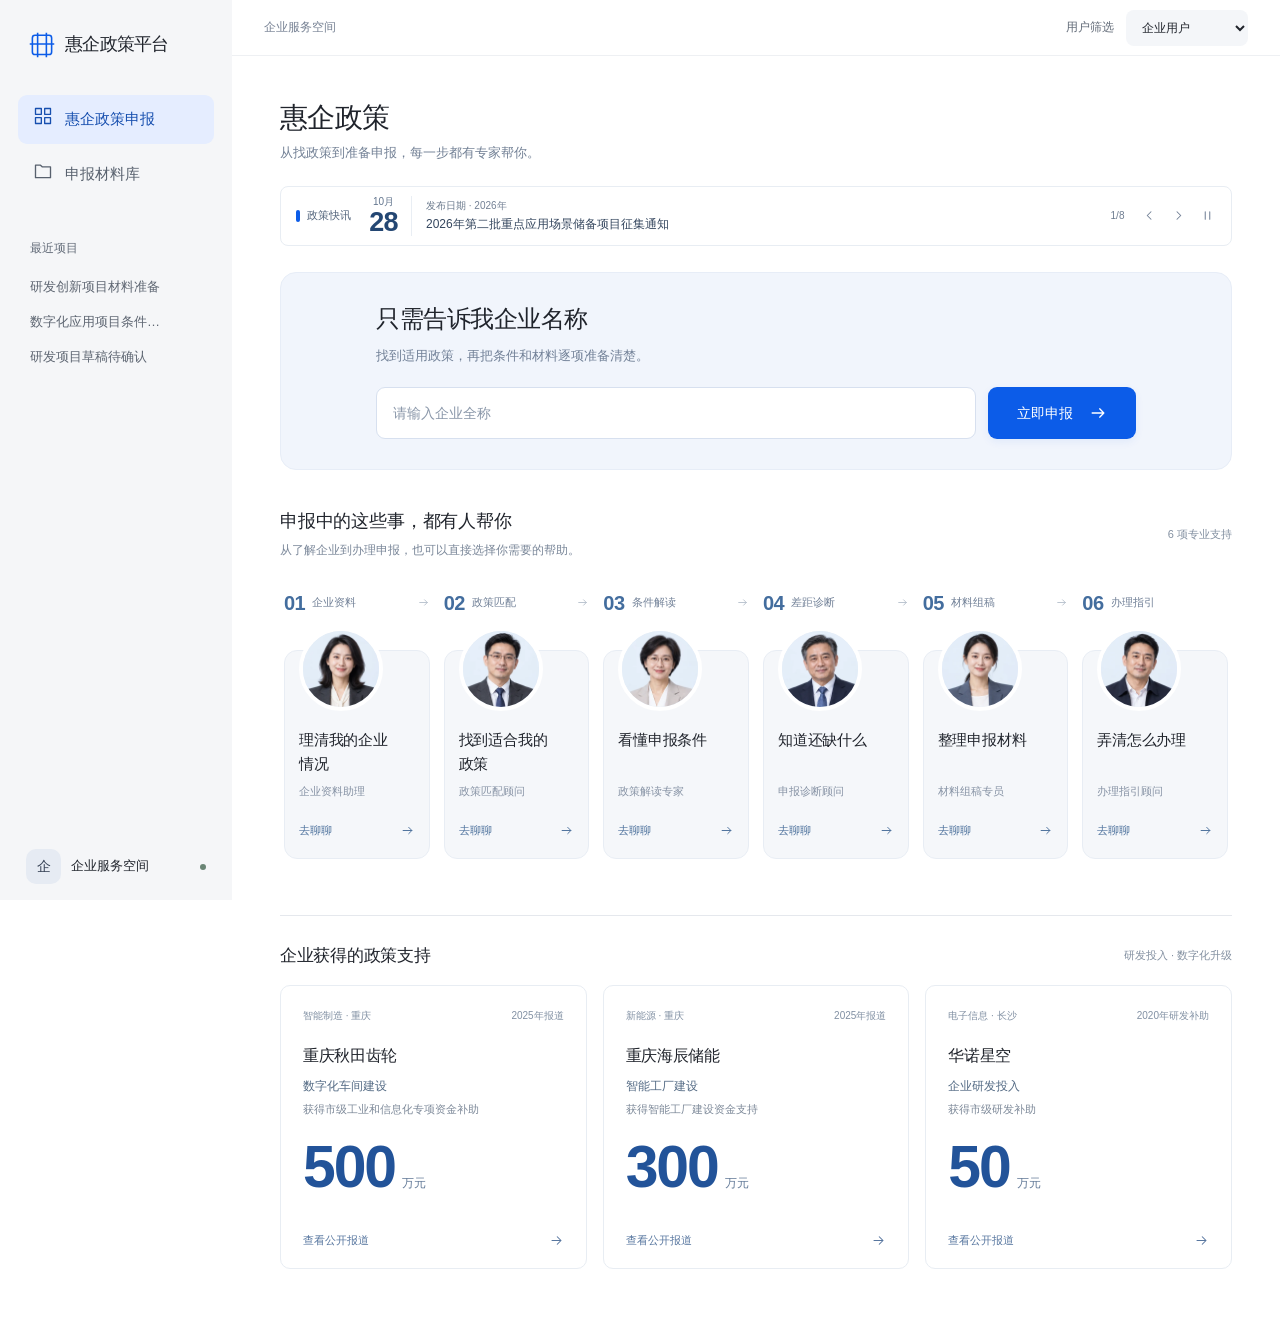
==== commit a5d1a3ce: "Redesign policy home around company entry and compact expert capabilities" ====
--- a/policy/index.html
+++ b/policy/index.html
@@ -5,25 +5,25 @@
   <meta name="viewport" content="width=device-width,initial-scale=1">
   <meta name="theme-color" content="#f5f6f8">
   <title>惠企政策平台</title>
-  <meta name="description" content="惠企政策平台交互演示：企业档案、政策匹配、差距诊断、材料组稿与版本管理。">
+  <meta name="description" content="从企业情况出发，查找适用政策、看懂申报条件、准备申报材料。">
   <link rel="icon" href="data:image/svg+xml,%3Csvg xmlns='http://www.w3.org/2000/svg' viewBox='0 0 40 40'%3E%3Crect width='40' height='40' rx='10' fill='%230c5ce8'/%3E%3Cpath d='M11 12h18v16H11zM16 8v24m8-24v24M8 20h24' stroke='white' fill='none' stroke-width='2'/%3E%3C/svg%3E">
-  <link rel="stylesheet" href="styles.css?v=20261102-expert-home">
-  <link rel="stylesheet" href="materials.css?v=20261102-expert-home">
-  <link rel="stylesheet" href="project-workspace.css?v=20261102-expert-home">
-  <link rel="stylesheet" href="batch.css?v=20261102-expert-home">
-  <link rel="stylesheet" href="home-feed.css?v=20261102-expert-home">
-  <script defer src="expert-personas.js?v=20261102-expert-home"></script>
-  <script defer src="public-policy-data.js?v=20261102-expert-home"></script>
-  <script defer src="landing-data.js?v=20261102-expert-home"></script>
-  <script defer src="home-feed.js?v=20261102-expert-home"></script>
-  <script defer src="demo-data.js?v=20261102-expert-home"></script>
-  <script defer src="store.js?v=20261102-expert-home"></script>
-  <script defer src="materials.js?v=20261102-expert-home"></script>
-  <script defer src="views.js?v=20261102-expert-home"></script>
-  <script defer src="chat.js?v=20261102-expert-home"></script>
-  <script defer src="project-workspace.js?v=20261102-expert-home"></script>
-  <script defer src="batch.js?v=20261102-expert-home"></script>
-  <script defer src="app.js?v=20261102-expert-home"></script>
+  <link rel="stylesheet" href="styles.css?v=20261102-home-redesign">
+  <link rel="stylesheet" href="materials.css?v=20261102-home-redesign">
+  <link rel="stylesheet" href="project-workspace.css?v=20261102-home-redesign">
+  <link rel="stylesheet" href="batch.css?v=20261102-home-redesign">
+  <link rel="stylesheet" href="home-feed.css?v=20261102-home-redesign">
+  <script defer src="expert-personas.js?v=20261102-home-redesign"></script>
+  <script defer src="public-policy-data.js?v=20261102-home-redesign"></script>
+  <script defer src="landing-data.js?v=20261102-home-redesign"></script>
+  <script defer src="home-feed.js?v=20261102-home-redesign"></script>
+  <script defer src="demo-data.js?v=20261102-home-redesign"></script>
+  <script defer src="store.js?v=20261102-home-redesign"></script>
+  <script defer src="materials.js?v=20261102-home-redesign"></script>
+  <script defer src="views.js?v=20261102-home-redesign"></script>
+  <script defer src="chat.js?v=20261102-home-redesign"></script>
+  <script defer src="project-workspace.js?v=20261102-home-redesign"></script>
+  <script defer src="batch.js?v=20261102-home-redesign"></script>
+  <script defer src="app.js?v=20261102-home-redesign"></script>
 </head>
 <body>
   <a class="skip-link" href="#page-content">跳到主要内容</a>
@@ -36,9 +36,9 @@
       </a>
       <button class="create-button" data-route="new" hidden><span data-icon="plus"></span>创建新任务</button>
       <nav class="primary-nav">
-        <a href="#dashboard" data-nav="dashboard"><span data-icon="grid"></span>工作台</a>
+        <a href="#dashboard" data-nav="dashboard"><span data-icon="grid"></span>惠企政策申报</a>
         <a href="#batch" data-nav="batch" hidden><span data-icon="search"></span>批量匹配</a>
-        <a href="#services" data-nav="services"><span data-icon="layers"></span>政策服务</a>
+        <a href="#services" data-nav="services" hidden><span data-icon="layers"></span>政策服务</a>
         <a href="#library" data-nav="library"><span data-icon="folder"></span>申报材料库</a>
       </nav>
       <div class="sidebar-projects"><div class="sidebar-section-heading">最近项目</div><div id="recent-projects"></div></div>
--- a/policy/styles.css
+++ b/policy/styles.css
@@ -30,14 +30,53 @@
 /* 项目删除入口：和打开项目按钮平级，先确认后执行。 */
 .recent-project-row{display:flex;align-items:center;gap:4px;min-width:0}.recent-project-row>.recent-project{flex:1 1 0;min-width:0}.project-delete{flex:0 0 30px;width:30px;height:32px;min-height:32px;padding:6px;border-radius:7px;color:#8a94a3}.project-delete .icon{width:16px;height:16px}.project-delete:hover,.project-delete:focus-visible{color:#a8383e;background:#fff0f0}.recent-project-row>.project-delete{opacity:0}.recent-project-row:hover>.project-delete,.recent-project-row:focus-within>.project-delete{opacity:1}.dashboard-project-actions{display:flex;align-items:center;gap:12px;flex-shrink:0}.dashboard-project-actions>.text-button{font-size:12px;flex-shrink:0}@media(hover:none),(max-width:700px){.recent-project-row>.project-delete{opacity:1}.project-delete{width:44px;height:44px;min-height:44px;flex-basis:44px}}
 
-/* 工作台首页：六位专家按业务顺序横排，企业名称直接启动。 */
-.company-start-page{max-width:1280px;margin:0 auto}.company-start-page>.page-header{margin-bottom:42px}.start-experts{overflow-x:auto;padding:0 1px 6px;outline-offset:4px}.start-expert-row{display:grid;grid-template-columns:repeat(6,minmax(118px,1fr));gap:14px;list-style:none;margin:0;padding:0}.start-expert-card{min-width:0;display:flex;flex-direction:column}.start-expert-step{display:flex;align-items:center;gap:7px;height:30px;margin-bottom:14px;font-size:11px;color:#718097;white-space:nowrap}.start-expert-number{font-family:'DIN Alternate','Bahnschrift',sans-serif;font-size:14px;color:#3f5c80;font-variant-numeric:tabular-nums}.start-expert-step>.icon{margin-left:auto;width:14px;height:14px;color:#a6b2c3}.start-expert-body{overflow:hidden;border-radius:12px;background:#f1f4f8;flex:1}.start-expert-portrait{display:block;width:100%;aspect-ratio:1;background-color:#e6edf5;background-image:url('assets/landing/policy-advisers.webp');background-size:300% 200%;background-position:var(--portrait-x) var(--portrait-y);background-repeat:no-repeat}.start-expert-copy{padding:17px 14px 18px}.start-expert-copy h2{font-size:13px;font-weight:600;letter-spacing:0;white-space:nowrap;text-wrap:nowrap}.start-expert-copy p{margin-top:6px;font-size:11px;color:#77859a;line-height:1.8}.company-start-form{display:grid;gap:14px;width:min(100%,520px);margin:64px auto 24px}.company-start-form>label{font-size:14px;font-weight:500;margin-bottom:2px}.company-start-form>input{width:100%;min-height:52px;padding:13px 16px;border:1px solid #dce3ed;background:#fff;border-radius:10px;font-size:14px;color:var(--ink)}.company-start-form>input::placeholder{color:#929ba8}.company-start-form>.button{min-height:48px;width:100%;justify-content:center;gap:18px;font-size:14px}.company-start-form>.form-error{font-size:12px;color:#a8383e;margin:0}.company-start-form>.button:disabled{opacity:.6}
-@media(max-width:1100px){.start-expert-row{gap:12px}.start-expert-copy{padding:15px 12px}.start-expert-copy h2{font-size:12px}}
-@media(max-width:700px){.company-start-page>.page-header{margin-bottom:28px}.start-expert-row{grid-template-columns:repeat(6,148px);gap:12px}.start-expert-step{margin-bottom:10px}.start-expert-copy{padding:16px 13px}.start-expert-copy h2{font-size:13px}.company-start-form{margin-top:38px;gap:14px}.company-start-form>input{min-height:52px}.company-start-form>.button{min-height:48px}}
+/* 首页：企业名是主入口，六张卡说明用户可以获得的帮助。 */
+.company-start-page{max-width:1280px;margin:0 auto;--home-gap:clamp(24px,3vw,40px)}
+.company-start-page>.page-header{margin-bottom:22px;align-items:flex-start}
+.company-start-page>.page-header h1{font-size:28px;font-weight:650;letter-spacing:-.025em}
+.company-start-page>.page-header p{font-size:13px;color:#728095;margin-top:6px}
+.company-start-page>.home-policy-ticker{margin:0 0 26px}
+.home-start{background:#f1f5fc;border:1px solid #e7edf7;border-radius:16px;padding:28px clamp(22px,3.5vw,48px) 30px}
+.company-start-form{display:grid;gap:14px;width:min(100%,520px);margin:36px auto 18px}
+.company-start-form>label{font-size:20px;font-weight:600;text-align:center;line-height:1.6;margin-bottom:4px}
+.company-start-form>input{width:100%;min-width:0;min-height:52px;padding:13px 16px;border:1px solid #dce3ed;background:#fff;border-radius:10px;font-size:14px;color:var(--ink)}
+.company-start-form>input::placeholder{color:#8b98aa}
+.company-start-form>.button{min-height:48px;width:100%;justify-content:center;gap:18px;font-size:14px}
+.company-start-form>.form-error{font-size:12px;color:#a8383e;margin:0;grid-column:1/-1}
+.company-start-form>.button:disabled{opacity:.6}
+.home-start>.company-start-form{width:min(100%,760px);grid-template-columns:minmax(0,1fr) 148px;gap:0 12px;margin:0 auto}
+.home-start>.company-start-form>label{grid-column:1/-1;text-align:left;font-size:24px;letter-spacing:-.02em;line-height:1.5;margin:0}
+.company-start-helper{grid-column:1/-1;font-size:13px;line-height:1.8;color:#718097;margin:7px 0 20px}
+.home-start .company-start-form>input{min-height:52px;border-color:#d7e0ef;border-radius:9px;font-size:14px}
+.home-start .company-start-form>.button{min-height:52px;border-radius:9px;gap:15px;box-shadow:0 3px 8px #0c5ce812}
+.home-experts{margin-top:var(--home-gap)}
+.home-experts-heading{display:flex;align-items:center;justify-content:space-between;gap:16px;margin-bottom:24px}
+.home-experts-heading h2{font-size:18px;letter-spacing:-.01em;font-weight:600}
+.home-experts-heading p{font-size:12px;color:#7a8799;margin-top:6px;line-height:1.8}
+.home-experts-heading>span{font-size:11px;white-space:nowrap;color:#8390a1}
+.start-experts{overflow-x:auto;overscroll-behavior-x:contain;padding:2px 4px 8px;outline-offset:4px}
+.start-expert-row{display:grid;grid-template-columns:repeat(6,minmax(120px,1fr));gap:14px;list-style:none;margin:0;padding:0}
+.start-expert-card{min-width:0;display:flex;flex-direction:column}
+.start-expert-step{display:flex;align-items:center;gap:7px;height:30px;margin:0 0 32px;font-size:11px;color:#718097;white-space:nowrap}
+.start-expert-number{font-family:PolicyHomeDIN,'DIN Alternate','Bahnschrift',sans-serif;font-size:20px;font-weight:600;letter-spacing:-.025em;line-height:1;color:#436d9e;font-variant-numeric:tabular-nums}
+.start-expert-step>.icon{margin-left:auto;width:13px;height:13px;color:#b3bdca}
+.start-expert-body{--avatar-size:84px;position:relative;display:flex;flex-direction:column;align-items:stretch;flex:1;width:100%;min-height:202px;padding:0;border:1px solid #e8edf4;border-radius:13px;background:#f5f7fa;text-align:left;color:var(--ink);overflow:visible;transition:background .18s,border-color .18s,box-shadow .18s}
+.start-expert-body:hover{background:#eff4fc;border-color:#bdcfea;box-shadow:0 5px 14px #223f6509}
+.start-expert-body:active{background:#e7effb}
+.start-expert-body:focus-visible{outline:3px solid #83adff;outline-offset:3px}
+.start-expert-portrait{position:absolute;top:-24px;left:14px;display:block;width:var(--avatar-size);height:var(--avatar-size);border:4px solid #fff;border-radius:50%;background:#e6eef8;overflow:hidden;pointer-events:none}
+.start-expert-photo{position:absolute;top:-1px;left:50%;width:calc(var(--avatar-size)*1.5);height:calc(var(--avatar-size)*1.5);transform:translateX(-50%);background-image:url('assets/landing/policy-advisers.webp');background-size:300% 200%;background-position:var(--portrait-x) var(--portrait-y);background-repeat:no-repeat}
+.start-expert-copy{display:flex;flex-direction:column;align-items:flex-start;flex:1;padding:77px 14px 17px}
+.start-expert-copy h2{font-size:15px;line-height:1.65;font-weight:600;letter-spacing:-.015em;min-height:3.3em;text-wrap:pretty}
+.start-expert-name{display:block;font-size:11px;line-height:1.7;color:#8793a5;margin-top:5px}
+.start-expert-entry{display:flex;align-items:center;justify-content:space-between;align-self:stretch;gap:8px;font-size:11px;line-height:1.8;color:#52759f;margin-top:auto;padding-top:20px;min-height:34px}
+.start-expert-entry .icon{width:15px;height:15px}
 .sidebar-projects{min-height:0}
-
-/* 首页卡片突出工作结果，专家身份降为辅助信息。 */
-.start-expert-body{display:block;width:100%;padding:0;text-align:left;color:var(--ink);transition:background .16s,box-shadow .16s;cursor:pointer}.start-expert-body:hover{background:#eaf0fa;box-shadow:0 4px 15px #233f6610}.start-expert-body:active{background:#e3ecfb}.start-expert-body:focus-visible{outline:3px solid #83adff;outline-offset:3px}.start-expert-copy{display:flex;flex-direction:column;align-items:flex-start;gap:0}.start-expert-copy h2{font-size:14px;line-height:1.7;font-weight:600;white-space:normal;text-wrap:pretty;min-height:3.4em}.start-expert-name{display:block;font-size:11px;color:#8190a3;margin-top:6px}.start-expert-entry{display:flex;align-items:center;gap:8px;font-size:11px;color:#416fa9;margin-top:15px;min-height:22px}.start-expert-entry .icon{width:14px;height:14px}.company-start-form>label{font-size:20px;font-weight:500;text-align:center;line-height:1.6;margin-bottom:8px}.primary-nav{margin-top:36px}.company-start-page>.home-policy-ticker{margin:-16px 0 28px}.company-start-page>.start-experts{margin-top:8px}.company-start-page>.company-start-form{margin-top:40px;margin-bottom:52px}
+.primary-nav{margin-top:36px}
+@media(min-width:1500px){.start-expert-body{--avatar-size:92px;min-height:212px}.start-expert-copy{padding-top:84px}.start-expert-copy h2{font-size:16px}.start-expert-number{font-size:22px}}
+@media(max-width:1100px){.start-expert-row{gap:10px}.start-expert-body{--avatar-size:78px}.start-expert-portrait{left:11px}.start-expert-copy{padding:70px 11px 15px}.start-expert-copy h2{font-size:14px}.start-expert-step{gap:5px}.start-expert-step>.icon{width:11px;height:11px}}
+@media(max-width:700px){.company-start-page>.page-header{margin-bottom:18px}.company-start-page>.page-header h1{font-size:25px}.company-start-page>.page-header p{font-size:12px}.home-start{padding:23px 20px 22px;border-radius:13px}.home-start>.company-start-form{grid-template-columns:1fr;gap:12px}.home-start>.company-start-form>label{font-size:21px}.company-start-helper{font-size:12px;margin:-4px 0 5px}.home-start .company-start-form>input{font-size:16px}.home-start .company-start-form>.button{min-height:48px}.home-experts-heading{margin-bottom:18px;align-items:flex-start}.home-experts-heading h2{font-size:17px}.home-experts-heading p{font-size:11px}.home-experts-heading>span{display:none}.start-expert-row{grid-template-columns:repeat(6,144px);gap:12px}.start-expert-step{margin-bottom:30px;font-size:11px}.start-expert-body{--avatar-size:84px;min-height:208px}.start-expert-copy{padding:76px 14px 16px}.start-expert-copy h2{font-size:15px}.company-start-form>input{font-size:16px}}
+@media(prefers-reduced-motion:reduce){.start-expert-body{transition:none}}
 .expert-entry-page{max-width:900px;margin:0 auto}.expert-entry-top{display:flex;align-items:center;justify-content:space-between;gap:20px;margin-bottom:28px}.expert-entry-top>span{font-size:12px;color:var(--muted)}.expert-entry-back .icon{transform:rotate(180deg);width:16px;height:16px}.expert-entry-conversation{border-radius:14px;background:#f6f8fb;padding:26px}.expert-entry-conversation>header{display:flex;align-items:center;gap:13px;padding-bottom:20px;border-bottom:1px solid #e5eaf1}.expert-entry-conversation>header .role-avatar{width:48px;height:48px;flex:0 0 48px}.expert-entry-conversation h1{font-size:20px}.expert-entry-conversation header p{font-size:12px;color:#6f8198;margin-top:4px}.expert-entry-message{display:flex;align-items:flex-start;gap:12px;margin:30px 0 0}.expert-entry-message>.role-avatar{width:36px;height:36px;flex:0 0 36px}.expert-entry-message>div{min-width:0;max-width:90%}.expert-entry-message>div>span{font-size:11px;color:#76859a;display:block;margin:0 0 6px 2px}.expert-entry-message p{background:#fff;color:#4b5c73;padding:14px 17px;border-radius:3px 12px 12px;line-height:1.9;font-size:14px}.expert-entry-conversation .company-start-form{margin-top:40px;margin-bottom:10px}.expert-entry-conversation .company-start-form>label{font-size:16px}.in-project .workspace-status-grid.is-capability-grid{grid-template-columns:repeat(6,minmax(135px,1fr))}
-@media(max-width:700px){.start-expert-copy h2{font-size:14px}.company-start-form>label{font-size:18px}.company-start-page>.company-start-form{margin-block:30px 38px}.expert-entry-conversation{padding:18px 15px}.expert-entry-message p{font-size:13px}.expert-entry-conversation h1{font-size:18px}.in-project .workspace-status-grid.is-capability-grid{grid-template-columns:repeat(6,135px)}}
+@media(max-width:700px){.expert-entry-conversation .company-start-form>label{font-size:18px}.expert-entry-conversation{padding:18px 15px}.expert-entry-message p{font-size:13px}.expert-entry-conversation h1{font-size:18px}.in-project .workspace-status-grid.is-capability-grid{grid-template-columns:repeat(6,135px)}}
 @media(prefers-reduced-motion:reduce){.start-expert-body{transition:none}}
--- a/policy/home-feed.css
+++ b/policy/home-feed.css
@@ -1,23 +1,29 @@
 @font-face{font-family:PolicyHomeDIN;src:local('DIN Alternate Bold'),local('DINAlternate-Bold'),local('DIN 2014');font-style:normal;font-weight:700;font-display:swap}
-.home-policy-ticker{display:flex;align-items:center;gap:14px;min-width:0;height:40px;padding:4px 8px 4px 12px;border-radius:8px;background:#f4f6f9;color:#52647b}
+.home-policy-ticker{display:flex;align-items:center;gap:18px;min-width:0;box-sizing:border-box;height:60px;padding:7px 10px 7px 15px;border:1px solid #e8edf3;border-radius:8px;background:#fff;color:#52647b}
 .home-policy-label{display:flex;align-items:center;flex:none;gap:7px;font-size:11px;font-weight:500;white-space:nowrap}
 .home-policy-label>span{width:4px;height:12px;border-radius:2px;background:#0c5ce8}
-.home-policy-content{display:flex;align-items:center;gap:16px;flex:1;min-width:0}
-.home-policy-link{display:block;flex:1;min-width:0;overflow:hidden;text-overflow:ellipsis;white-space:nowrap;font-size:12px;color:#34465e;line-height:1.6}
+.home-policy-content{flex:1;min-width:0}
+.home-policy-item{display:flex;align-items:center;gap:14px;min-width:0;animation:home-policy-enter .2s ease-out both}
+.home-policy-copy{flex:1;min-width:0}
+.home-policy-published{display:block;color:#69788b;font-size:10px;line-height:1.5;margin-bottom:2px;white-space:nowrap}
+.home-policy-year{color:#748195}
+.home-policy-link{display:block;min-width:0;overflow:hidden;text-overflow:ellipsis;white-space:nowrap;font-size:12px;color:#34465e;line-height:1.6}
 .home-policy-link:hover{color:var(--blue);text-decoration:underline;text-underline-offset:3px}
-.home-policy-date{flex:none;color:#8590a0;font-size:10px;white-space:nowrap;font-variant-numeric:tabular-nums}
+.home-policy-date{display:flex;flex-direction:column;align-items:center;justify-content:center;gap:1px;flex:none;min-width:43px;padding-right:13px;border-right:1px solid #e9eef4;white-space:nowrap;font-variant-numeric:tabular-nums;color:#244773;line-height:1}
+.home-policy-date-month{font-size:10px;line-height:1.2;color:#62758e}
+.home-policy-date-day{font-family:PolicyHomeDIN,'DIN Alternate','DIN 2014','DIN','Bahnschrift','Arial Narrow',sans-serif;font-size:27px;line-height:1;font-weight:700;letter-spacing:-.025em;font-variant-numeric:tabular-nums lining-nums;font-feature-settings:'tnum' 1,'lnum' 1}
 .home-policy-controls{display:flex;align-items:center;flex:none;gap:1px}
 .home-policy-controls>button{display:grid;place-items:center;width:28px;height:28px;border-radius:5px;color:#748298;padding:0;transition:background .16s,color .16s}
 .home-policy-controls>button:hover{background:#e6edf6;color:#174faf}
 .home-policy-controls>button[aria-pressed=true]{color:#174faf;background:#e6edf6}
 .home-policy-controls svg,.home-grant-source svg{width:15px;height:15px;stroke:currentColor;fill:none;stroke-width:1.4;stroke-linecap:round;stroke-linejoin:round}
-.home-policy-count{font-size:10px;min-width:25px;text-align:center;margin-right:4px;color:#91a0b2;font-variant-numeric:tabular-nums}
+.home-policy-count{font-size:10px;min-width:25px;text-align:center;margin-right:4px;color:#6d7c90;font-variant-numeric:tabular-nums}
 .home-grants{margin-top:48px;padding-top:28px;border-top:1px solid var(--line)}
 .home-grants-heading{display:flex;align-items:center;justify-content:space-between;gap:16px;margin-bottom:18px}
 .home-grants-heading h2{font-size:17px;font-weight:600;letter-spacing:-.015em}
 .home-grants-heading>span{font-size:11px;color:#8390a1}
 .home-grant-grid{display:grid;grid-template-columns:repeat(3,minmax(0,1fr));gap:16px}
-.home-grant-card{display:flex;flex-direction:column;min-width:0;background:#f4f6f9;border-radius:12px;padding:22px 22px 18px}
+.home-grant-card{display:flex;flex-direction:column;min-width:0;background:#fff;border:1px solid #e8edf3;border-radius:10px;padding:22px 22px 18px}
 .home-grant-meta{display:flex;justify-content:space-between;flex-wrap:wrap;gap:5px 12px;font-size:10px;color:#8190a3;line-height:1.6}
 .home-grant-card h3{font-size:16px;line-height:1.5;margin-top:20px;font-weight:600;letter-spacing:-.02em}
 .home-grant-project{font-size:12px;color:#536a84;line-height:1.7;margin-top:8px}
@@ -27,6 +33,8 @@
 .home-grant-value>span{font-size:12px;font-weight:500;color:#637a98}
 .home-grant-source{display:flex;align-items:center;justify-content:space-between;gap:12px;margin-top:auto;padding-top:13px;font-size:11px;line-height:1.8;color:#57769f}
 .home-grant-source:hover{color:var(--blue)}
-@media(max-width:900px){.home-grant-card{padding:18px 17px 16px}.home-grant-card h3{font-size:15px}.home-grant-meta{font-size:10px}.home-grant-support{min-height:38px}.home-policy-ticker{gap:10px}.home-policy-date{font-size:10px}.home-policy-content{gap:10px}}
-@media(max-width:600px){.home-policy-ticker{height:52px;padding:6px 7px 6px 10px;gap:10px}.home-policy-label{font-size:10px;gap:5px}.home-policy-content{display:block}.home-policy-link{font-size:11px;line-height:1.6}.home-policy-date{display:block;font-size:9px;line-height:1.6}.home-policy-count{display:none}.home-policy-controls>button{width:26px;height:30px}.home-policy-controls svg{width:14px;height:14px}.home-grants{margin-top:36px;padding-top:24px}.home-grants-heading{margin-bottom:14px}.home-grants-heading h2{font-size:16px}.home-grants-heading>span{display:none}.home-grant-grid{grid-template-columns:1fr;gap:12px}.home-grant-card{position:relative;padding:20px}.home-grant-card h3{margin-top:14px;font-size:17px}.home-grant-support{min-height:0}.home-grant-value{margin:18px 0 14px}.home-grant-amount{font-size:58px}.home-grant-source{padding-top:4px}}
-@media(prefers-reduced-motion:reduce){.home-policy-controls>button{transition:none}}
+@keyframes home-policy-enter{from{opacity:.35;transform:translateY(3px)}to{opacity:1;transform:translateY(0)}}
+@media(max-width:900px){.home-grant-card{padding:18px 17px 16px}.home-grant-card h3{font-size:15px}.home-grant-meta{font-size:10px}.home-grant-support{min-height:38px}.home-policy-ticker{gap:12px}.home-policy-item{gap:11px}}
+@media(max-width:600px){.home-policy-ticker{height:60px;padding:7px 7px 7px 10px;gap:8px}.home-policy-label{display:none}.home-policy-item{gap:10px}.home-policy-link{font-size:11px;line-height:1.6}.home-policy-published{font-size:9px}.home-policy-date{min-width:38px;padding-right:10px}.home-policy-date-day{font-size:26px}.home-policy-count{display:none}.home-policy-controls>button{width:26px;height:32px}.home-policy-controls svg{width:14px;height:14px}.home-grants{margin-top:36px;padding-top:24px}.home-grants-heading{margin-bottom:14px}.home-grants-heading h2{font-size:16px}.home-grants-heading>span{display:none}.home-grant-grid{grid-template-columns:1fr;gap:12px}.home-grant-card{position:relative;padding:20px}.home-grant-card h3{margin-top:14px;font-size:17px}.home-grant-support{min-height:0}.home-grant-value{margin:18px 0 14px}.home-grant-amount{font-size:58px}.home-grant-source{padding-top:4px}}
+@media(hover:none){.home-policy-controls>button{width:44px;height:44px}}
+@media(prefers-reduced-motion:reduce){.home-policy-controls>button{transition:none}.home-policy-item{animation:none}}
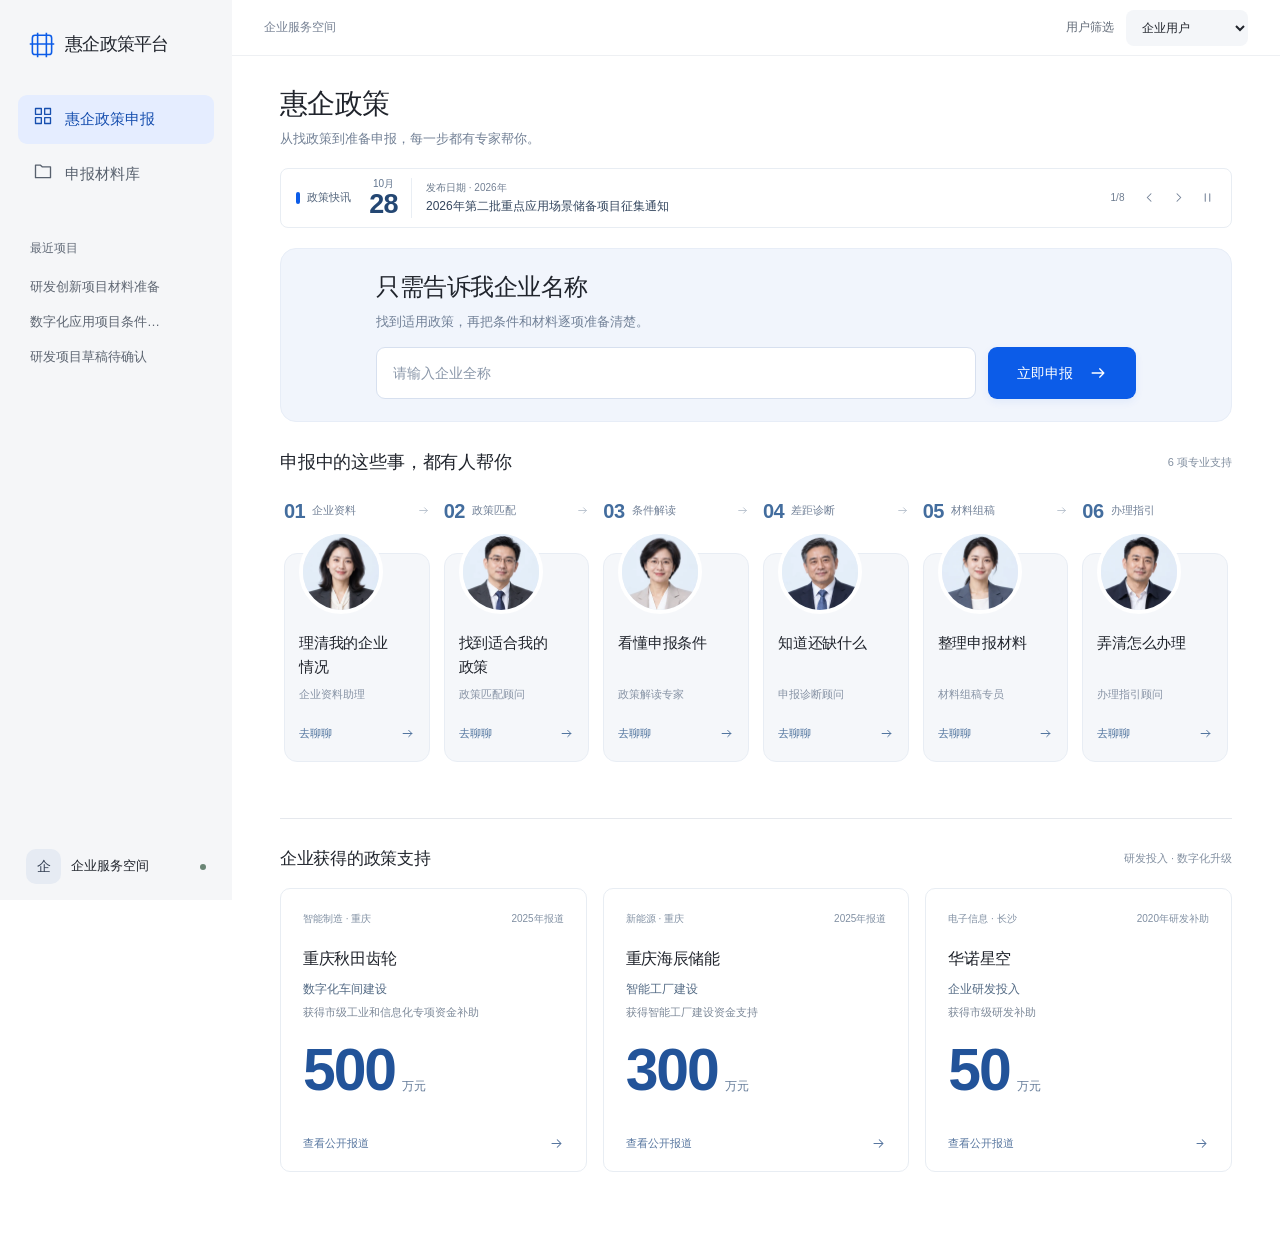
==== commit 8224cb98: "Confirm project work through expert chat bubbles and organize project outputs" ====
--- a/policy/index.html
+++ b/policy/index.html
@@ -7,23 +7,23 @@
   <title>惠企政策平台</title>
   <meta name="description" content="从企业情况出发，查找适用政策、看懂申报条件、准备申报材料。">
   <link rel="icon" href="data:image/svg+xml,%3Csvg xmlns='http://www.w3.org/2000/svg' viewBox='0 0 40 40'%3E%3Crect width='40' height='40' rx='10' fill='%230c5ce8'/%3E%3Cpath d='M11 12h18v16H11zM16 8v24m8-24v24M8 20h24' stroke='white' fill='none' stroke-width='2'/%3E%3C/svg%3E">
-  <link rel="stylesheet" href="styles.css?v=20261102-home-redesign">
-  <link rel="stylesheet" href="materials.css?v=20261102-home-redesign">
-  <link rel="stylesheet" href="project-workspace.css?v=20261102-home-redesign">
-  <link rel="stylesheet" href="batch.css?v=20261102-home-redesign">
-  <link rel="stylesheet" href="home-feed.css?v=20261102-home-redesign">
-  <script defer src="expert-personas.js?v=20261102-home-redesign"></script>
-  <script defer src="public-policy-data.js?v=20261102-home-redesign"></script>
-  <script defer src="landing-data.js?v=20261102-home-redesign"></script>
-  <script defer src="home-feed.js?v=20261102-home-redesign"></script>
-  <script defer src="demo-data.js?v=20261102-home-redesign"></script>
-  <script defer src="store.js?v=20261102-home-redesign"></script>
-  <script defer src="materials.js?v=20261102-home-redesign"></script>
-  <script defer src="views.js?v=20261102-home-redesign"></script>
-  <script defer src="chat.js?v=20261102-home-redesign"></script>
-  <script defer src="project-workspace.js?v=20261102-home-redesign"></script>
-  <script defer src="batch.js?v=20261102-home-redesign"></script>
-  <script defer src="app.js?v=20261102-home-redesign"></script>
+  <link rel="stylesheet" href="styles.css?v=20261102-confirmation-flow">
+  <link rel="stylesheet" href="materials.css?v=20261102-confirmation-flow">
+  <link rel="stylesheet" href="project-workspace.css?v=20261102-confirmation-flow">
+  <link rel="stylesheet" href="batch.css?v=20261102-confirmation-flow">
+  <link rel="stylesheet" href="home-feed.css?v=20261102-confirmation-flow">
+  <script defer src="expert-personas.js?v=20261102-confirmation-flow"></script>
+  <script defer src="public-policy-data.js?v=20261102-confirmation-flow"></script>
+  <script defer src="landing-data.js?v=20261102-confirmation-flow"></script>
+  <script defer src="home-feed.js?v=20261102-confirmation-flow"></script>
+  <script defer src="demo-data.js?v=20261102-confirmation-flow"></script>
+  <script defer src="store.js?v=20261102-confirmation-flow"></script>
+  <script defer src="materials.js?v=20261102-confirmation-flow"></script>
+  <script defer src="views.js?v=20261102-confirmation-flow"></script>
+  <script defer src="chat.js?v=20261102-confirmation-flow"></script>
+  <script defer src="project-workspace.js?v=20261102-confirmation-flow"></script>
+  <script defer src="batch.js?v=20261102-confirmation-flow"></script>
+  <script defer src="app.js?v=20261102-confirmation-flow"></script>
 </head>
 <body>
   <a class="skip-link" href="#page-content">跳到主要内容</a>
--- a/policy/styles.css
+++ b/policy/styles.css
@@ -32,11 +32,11 @@
 
 /* 首页：企业名是主入口，六张卡说明用户可以获得的帮助。 */
 .company-start-page{max-width:1280px;margin:0 auto;--home-gap:clamp(24px,3vw,40px)}
-.company-start-page>.page-header{margin-bottom:22px;align-items:flex-start}
+.company-start-page>.page-header{margin-bottom:18px;align-items:flex-start}
 .company-start-page>.page-header h1{font-size:28px;font-weight:650;letter-spacing:-.025em}
 .company-start-page>.page-header p{font-size:13px;color:#728095;margin-top:6px}
-.company-start-page>.home-policy-ticker{margin:0 0 26px}
-.home-start{background:#f1f5fc;border:1px solid #e7edf7;border-radius:16px;padding:28px clamp(22px,3.5vw,48px) 30px}
+.company-start-page>.home-policy-ticker{margin:0 0 20px}
+.home-start{background:#f1f5fc;border:1px solid #e7edf7;border-radius:16px;padding:20px clamp(22px,3.5vw,48px) 22px}
 .company-start-form{display:grid;gap:14px;width:min(100%,520px);margin:36px auto 18px}
 .company-start-form>label{font-size:20px;font-weight:600;text-align:center;line-height:1.6;margin-bottom:4px}
 .company-start-form>input{width:100%;min-width:0;min-height:52px;padding:13px 16px;border:1px solid #dce3ed;background:#fff;border-radius:10px;font-size:14px;color:var(--ink)}
@@ -46,18 +46,18 @@
 .company-start-form>.button:disabled{opacity:.6}
 .home-start>.company-start-form{width:min(100%,760px);grid-template-columns:minmax(0,1fr) 148px;gap:0 12px;margin:0 auto}
 .home-start>.company-start-form>label{grid-column:1/-1;text-align:left;font-size:24px;letter-spacing:-.02em;line-height:1.5;margin:0}
-.company-start-helper{grid-column:1/-1;font-size:13px;line-height:1.8;color:#718097;margin:7px 0 20px}
+.company-start-helper{grid-column:1/-1;font-size:13px;line-height:1.8;color:#718097;margin:5px 0 14px}
 .home-start .company-start-form>input{min-height:52px;border-color:#d7e0ef;border-radius:9px;font-size:14px}
 .home-start .company-start-form>.button{min-height:52px;border-radius:9px;gap:15px;box-shadow:0 3px 8px #0c5ce812}
-.home-experts{margin-top:var(--home-gap)}
-.home-experts-heading{display:flex;align-items:center;justify-content:space-between;gap:16px;margin-bottom:24px}
+.home-experts{margin-top:28px}
+.home-experts-heading{display:flex;align-items:center;justify-content:space-between;gap:16px;margin-bottom:18px}
 .home-experts-heading h2{font-size:18px;letter-spacing:-.01em;font-weight:600}
 .home-experts-heading p{font-size:12px;color:#7a8799;margin-top:6px;line-height:1.8}
 .home-experts-heading>span{font-size:11px;white-space:nowrap;color:#8390a1}
 .start-experts{overflow-x:auto;overscroll-behavior-x:contain;padding:2px 4px 8px;outline-offset:4px}
 .start-expert-row{display:grid;grid-template-columns:repeat(6,minmax(120px,1fr));gap:14px;list-style:none;margin:0;padding:0}
 .start-expert-card{min-width:0;display:flex;flex-direction:column}
-.start-expert-step{display:flex;align-items:center;gap:7px;height:30px;margin:0 0 32px;font-size:11px;color:#718097;white-space:nowrap}
+.start-expert-step{display:flex;align-items:center;gap:7px;height:30px;margin:0 0 27px;font-size:11px;color:#718097;white-space:nowrap}
 .start-expert-number{font-family:PolicyHomeDIN,'DIN Alternate','Bahnschrift',sans-serif;font-size:20px;font-weight:600;letter-spacing:-.025em;line-height:1;color:#436d9e;font-variant-numeric:tabular-nums}
 .start-expert-step>.icon{margin-left:auto;width:13px;height:13px;color:#b3bdca}
 .start-expert-body{--avatar-size:84px;position:relative;display:flex;flex-direction:column;align-items:stretch;flex:1;width:100%;min-height:202px;padding:0;border:1px solid #e8edf4;border-radius:13px;background:#f5f7fa;text-align:left;color:var(--ink);overflow:visible;transition:background .18s,border-color .18s,box-shadow .18s}
@@ -80,3 +80,6 @@
 .expert-entry-page{max-width:900px;margin:0 auto}.expert-entry-top{display:flex;align-items:center;justify-content:space-between;gap:20px;margin-bottom:28px}.expert-entry-top>span{font-size:12px;color:var(--muted)}.expert-entry-back .icon{transform:rotate(180deg);width:16px;height:16px}.expert-entry-conversation{border-radius:14px;background:#f6f8fb;padding:26px}.expert-entry-conversation>header{display:flex;align-items:center;gap:13px;padding-bottom:20px;border-bottom:1px solid #e5eaf1}.expert-entry-conversation>header .role-avatar{width:48px;height:48px;flex:0 0 48px}.expert-entry-conversation h1{font-size:20px}.expert-entry-conversation header p{font-size:12px;color:#6f8198;margin-top:4px}.expert-entry-message{display:flex;align-items:flex-start;gap:12px;margin:30px 0 0}.expert-entry-message>.role-avatar{width:36px;height:36px;flex:0 0 36px}.expert-entry-message>div{min-width:0;max-width:90%}.expert-entry-message>div>span{font-size:11px;color:#76859a;display:block;margin:0 0 6px 2px}.expert-entry-message p{background:#fff;color:#4b5c73;padding:14px 17px;border-radius:3px 12px 12px;line-height:1.9;font-size:14px}.expert-entry-conversation .company-start-form{margin-top:40px;margin-bottom:10px}.expert-entry-conversation .company-start-form>label{font-size:16px}.in-project .workspace-status-grid.is-capability-grid{grid-template-columns:repeat(6,minmax(135px,1fr))}
 @media(max-width:700px){.expert-entry-conversation .company-start-form>label{font-size:18px}.expert-entry-conversation{padding:18px 15px}.expert-entry-message p{font-size:13px}.expert-entry-conversation h1{font-size:18px}.in-project .workspace-status-grid.is-capability-grid{grid-template-columns:repeat(6,135px)}}
 @media(prefers-reduced-motion:reduce){.start-expert-body{transition:none}}
+
+#main-content:has(.company-start-page){padding-top:28px}
+@media(max-width:700px){#main-content:has(.company-start-page){padding-top:22px}}
--- a/policy/project-workspace.css
+++ b/policy/project-workspace.css
@@ -74,11 +74,21 @@
 .in-project .adviser-card .chat-message { width: fit-content; max-width: 100%; margin: 0; padding: 11px 14px; font-size: 13px; line-height: 1.85; white-space: pre-wrap; overflow-wrap: anywhere; color: #445267; border-radius: 3px 10px 10px; background: #f3f5f8; }
 .in-project .adviser-card .chat-user { align-self: auto; color: #294574; background: #e7effc; border-radius: 10px 3px 10px 10px; }
 .in-project .adviser-card .chat-context { margin: 0; }
-.in-project .chat-work-action { display: flex; align-items: center; justify-content: space-between; gap: 18px; padding: 15px 17px; margin: 20px 0 16px; border-radius: 9px; background: #f3f6fb; }
-.in-project .chat-work-action > div { min-width: 0; }
-.in-project .chat-work-action strong { font-size: 12px; font-weight: 600; }
-.in-project .chat-work-action p { color: #6b788a; font-size: 12px; line-height: 1.8; margin-top: 4px; }
-.in-project .chat-work-action .button { flex-shrink: 0; font-size: 12px; }
+/* 当前工作结果由专家以同一种对话气泡发出，确认操作跟随内容。 */
+.in-project .chat-confirmation-row{margin-top:2px}
+.in-project .chat-confirmation-row>.chat-message-body{flex:1}
+.in-project .adviser-card .chat-confirmation-bubble{width:100%;white-space:normal;padding:15px 16px 14px}
+.in-project .chat-confirmation-bubble h3{font-size:13px;line-height:1.7;font-weight:600;color:#33465f;margin:0 0 6px}
+.in-project .chat-confirmation-summary{font-size:12px;line-height:1.85;color:#62748b;margin:0 0 12px}
+.in-project .chat-confirmation-facts{display:grid;gap:8px;margin:0;font-size:12px;line-height:1.85}
+.in-project .chat-confirmation-facts>div{display:grid;grid-template-columns:72px minmax(0,1fr);gap:10px;align-items:baseline}
+.in-project .chat-confirmation-facts dt{color:#7a8797}
+.in-project .chat-confirmation-facts dd{margin:0;color:#3d526f;overflow-wrap:anywhere}
+.in-project .chat-confirmation-details,.in-project .chat-confirmation-blockers{padding-left:16px;margin:10px 0 0;font-size:12px;line-height:1.9;color:#63738a}
+.in-project .chat-confirmation-blockers{color:#916329}
+.in-project .chat-confirmation-actions{display:flex;align-items:center;flex-wrap:wrap;gap:8px 14px;margin-top:15px;padding-top:12px;border-top:1px solid #e4e9f0}
+.in-project .chat-confirmation-actions .button{font-size:12px;min-height:36px;padding:8px 13px}
+.in-project .chat-confirmation-actions .text-button{font-size:12px;min-height:36px}
 .in-project .chat-project-history { margin: 15px 0; }
 .in-project .chat-project-history > summary { width: fit-content; padding: 7px 0; font-size: 11px; color: #758294; cursor: pointer; }
 .in-project .chat-project-history > summary span { color: #8c96a5; margin-left: 6px; font-variant-numeric: tabular-nums; }
@@ -191,10 +201,47 @@
 .in-project .workspace-related-links { display:flex; gap:6px 12px; flex-wrap:wrap; border-top:1px solid #edf0f4; margin-top:3px; padding-top:12px; }
 .in-project .workspace-related-links .text-button { display:inline-flex; align-items:center; justify-content:space-between; min-height:34px; font-size:11px; gap:6px; color:#517095; }
 .in-project .workspace-related-links .icon { width:13px; height:13px; }
-.in-project .workspace-version-list { margin:12px 0 0; padding:15px 0 0; border-top:1px solid #edf0f4; }
-.in-project .workspace-version-list>button { width:100%; display:flex; align-items:center; justify-content:space-between; min-height:38px; text-align:left; font-size:12px; gap:8px; color:#496b97; }
-.in-project .workspace-version-list .icon { width:14px; height:14px; }
-.in-project .workspace-version-list>p,.in-project .workspace-source-list>p { font-size:12px; color:#748196; }
+/* 三块上下文：企业简介、输出文件、不可变历史版本。 */
+.in-project .context-company{margin-bottom:5px}
+.in-project .context-company-description{font-size:12px;line-height:1.8;color:#78879a;margin:0 0 16px}
+.in-project .company-profile-status{color:#74879c;background:#f1f5fa;border-radius:4px;padding:2px 6px;font-size:10px}
+.in-project .workspace-company-materials{margin-top:17px;border-top:1px solid #edf0f4}
+.in-project .workspace-company-materials>summary{display:flex;align-items:center;justify-content:space-between;gap:8px;list-style:none;padding:13px 0 0;font-size:12px;cursor:pointer;color:#456892}
+.in-project .workspace-company-materials>summary::-webkit-details-marker{display:none}
+.in-project .workspace-company-materials>summary>span:last-child{display:flex;align-items:center;gap:7px;color:#8692a2;font-size:10px}
+.in-project .workspace-company-materials>summary .icon{width:13px;height:13px;transition:transform .15s}
+.in-project .workspace-company-materials[open]>summary{padding-bottom:11px}
+.in-project .workspace-company-materials[open]>summary .icon{transform:rotate(90deg)}
+.in-project .workspace-company-materials .text-button{font-size:11px;min-height:36px}
+.in-project .workspace-output-list{display:grid;gap:5px}
+.in-project .workspace-output-item{display:flex;align-items:center;gap:10px;width:100%;min-height:58px;padding:10px 9px;border-radius:8px;text-align:left;color:#5b7495}
+.in-project .workspace-output-item>.icon{width:18px;height:18px;flex:none}
+.in-project .workspace-output-item>span:nth-child(2){display:block;min-width:0;flex:1}
+.in-project .workspace-output-item strong{display:block;color:#42516a;font-size:12px;font-weight:500;line-height:1.7}
+.in-project .workspace-output-item small{display:-webkit-box;-webkit-line-clamp:2;-webkit-box-orient:vertical;overflow:hidden;color:#8a96a6;font-size:10px;line-height:1.7;margin-top:2px;overflow-wrap:anywhere}
+.in-project .workspace-output-item .output-state{font-size:10px;flex:none;color:#939eac}
+.in-project .workspace-output-item .output-state.is-ready{color:#637fa4}
+.in-project .workspace-output-item.is-current{background:#edf3fe}
+.in-project .workspace-output-item.is-current strong{color:#245aa3}
+.in-project .workspace-output-item:enabled:hover{background:#f2f6fc}
+.in-project .workspace-output-item:disabled{opacity:1;cursor:default}
+.in-project .workspace-output-item:disabled strong{color:#7c8898}
+.in-project .workspace-output-item:disabled>.icon{color:#b0bac8}
+.in-project .workspace-version-list{margin:0;padding:18px;border:0}
+.in-project .workspace-version-item{display:flex;align-items:center;gap:10px;width:100%;min-height:65px;padding:12px 0;border-top:1px solid #edf0f4;text-align:left}
+.in-project .workspace-version-item:hover .workspace-version-copy strong{color:var(--blue)}
+.in-project .workspace-version-mark{display:grid;place-items:center;flex:none;width:31px;height:35px;background:#f2f5f9;border-radius:6px;color:#69809f;font:500 12px/1 'DIN Alternate',sans-serif;font-variant-numeric:tabular-nums}
+.in-project .workspace-version-copy{flex:1;min-width:0}
+.in-project .workspace-version-copy strong{display:-webkit-box;-webkit-line-clamp:2;-webkit-box-orient:vertical;overflow:hidden;font-size:11px;line-height:1.7;font-weight:500;color:#52647e;overflow-wrap:anywhere}
+.in-project .workspace-version-copy time{display:block;color:#8d99a9;font-size:10px;line-height:1.7;margin-top:3px;font-variant-numeric:tabular-nums}
+.in-project .version-state{flex:none;font-size:10px;color:#8d744e}
+.in-project .version-state.is-confirmed{color:#497b63}
+.in-project .workspace-version-empty{display:flex;align-items:center;gap:10px;padding:12px 0 4px;color:#9aa7b7}
+.in-project .workspace-version-empty .icon{width:23px;height:23px;flex:none}
+.in-project .workspace-version-empty p{font-size:11px;line-height:1.8}
+.in-project .workspace-compare-link{display:flex;align-items:center;justify-content:space-between;gap:8px;padding:13px 0 0;border-top:1px solid #edf0f4;color:#50729b;font-size:11px}
+.in-project .workspace-compare-link .icon{width:14px;height:14px}
+.in-project .workspace-version-list>p,.in-project .workspace-source-list>p{font-size:12px;color:#748196}
 .in-project .recent-project.is-active { color:var(--blue); font-weight:600; }
 
 /* 横向专家导航的方向按钮只在实际溢出时出现。 */
@@ -405,3 +452,6 @@
   .dashboard-project-card,
   .dashboard-expert-card { transition: none; }
 }
+
+@media(hover:none){.in-project .chat-confirmation-actions .button,.in-project .chat-confirmation-actions .text-button{min-height:44px}.in-project .workspace-company-materials>summary{min-height:44px}}
+@media(prefers-reduced-motion:reduce){.in-project .workspace-company-materials>summary .icon{transition:none}}
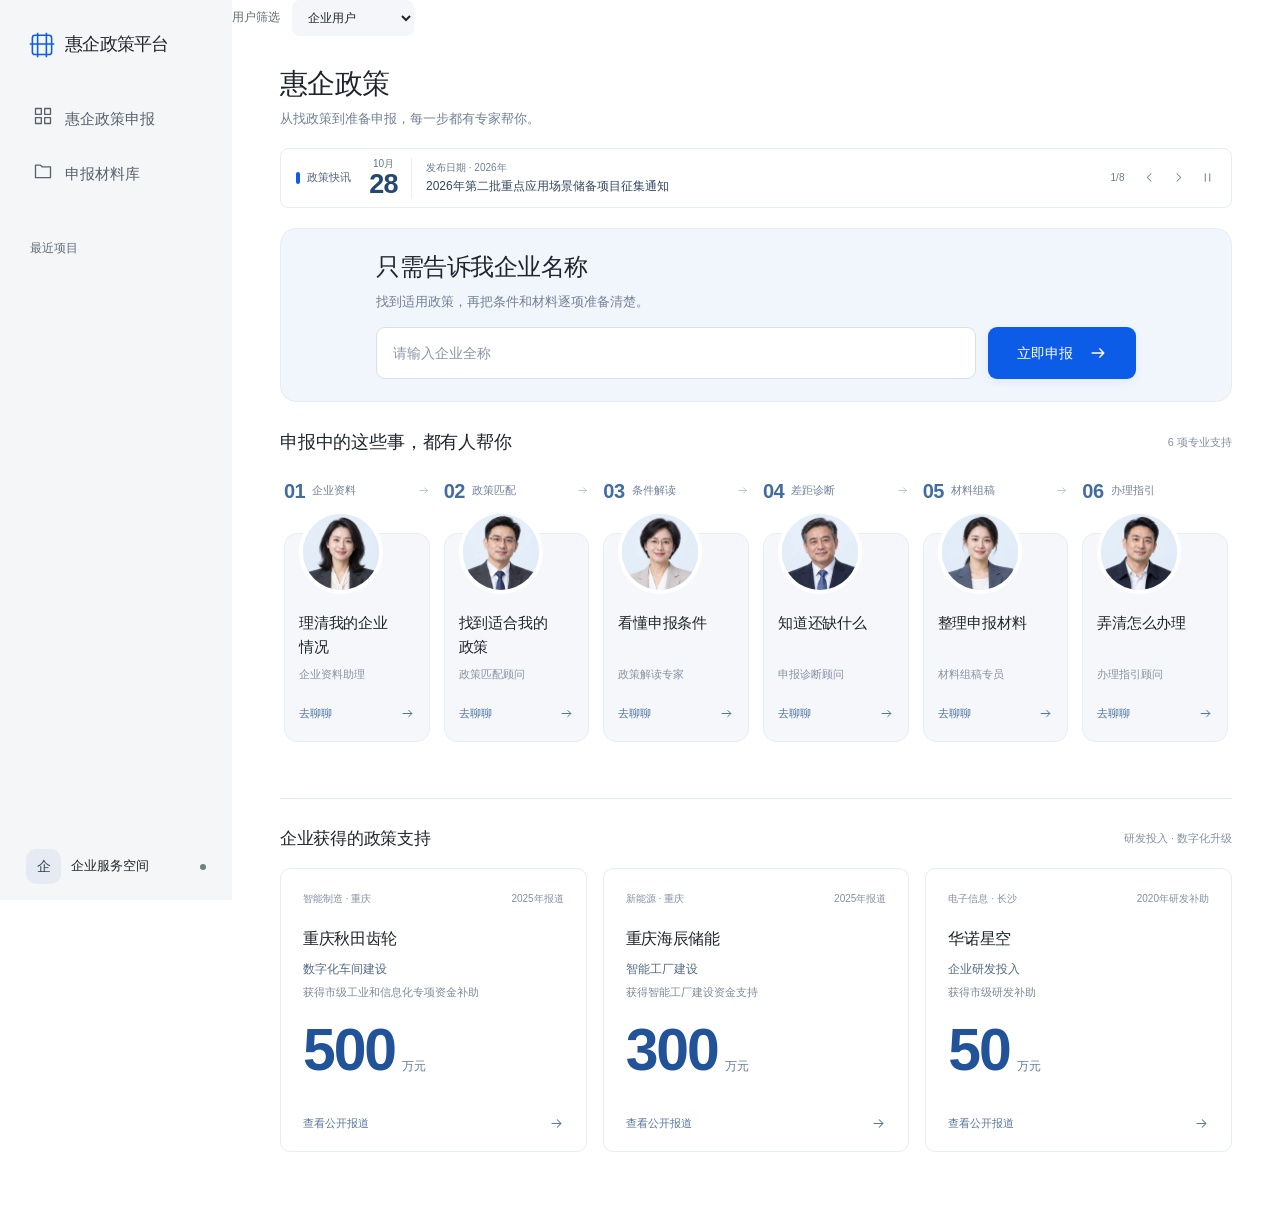
==== commit aa9118ef: "Keep confirmation identity and latest replies visible in project chat" ====
--- a/policy/index.html
+++ b/policy/index.html
@@ -7,23 +7,23 @@
   <title>惠企政策平台</title>
   <meta name="description" content="从企业情况出发，查找适用政策、看懂申报条件、准备申报材料。">
   <link rel="icon" href="data:image/svg+xml,%3Csvg xmlns='http://www.w3.org/2000/svg' viewBox='0 0 40 40'%3E%3Crect width='40' height='40' rx='10' fill='%230c5ce8'/%3E%3Cpath d='M11 12h18v16H11zM16 8v24m8-24v24M8 20h24' stroke='white' fill='none' stroke-width='2'/%3E%3C/svg%3E">
-  <link rel="stylesheet" href="styles.css?v=20261102-confirmation-flow">
-  <link rel="stylesheet" href="materials.css?v=20261102-confirmation-flow">
-  <link rel="stylesheet" href="project-workspace.css?v=20261102-confirmation-flow">
-  <link rel="stylesheet" href="batch.css?v=20261102-confirmation-flow">
-  <link rel="stylesheet" href="home-feed.css?v=20261102-confirmation-flow">
-  <script defer src="expert-personas.js?v=20261102-confirmation-flow"></script>
-  <script defer src="public-policy-data.js?v=20261102-confirmation-flow"></script>
-  <script defer src="landing-data.js?v=20261102-confirmation-flow"></script>
-  <script defer src="home-feed.js?v=20261102-confirmation-flow"></script>
-  <script defer src="demo-data.js?v=20261102-confirmation-flow"></script>
-  <script defer src="store.js?v=20261102-confirmation-flow"></script>
-  <script defer src="materials.js?v=20261102-confirmation-flow"></script>
-  <script defer src="views.js?v=20261102-confirmation-flow"></script>
-  <script defer src="chat.js?v=20261102-confirmation-flow"></script>
-  <script defer src="project-workspace.js?v=20261102-confirmation-flow"></script>
-  <script defer src="batch.js?v=20261102-confirmation-flow"></script>
-  <script defer src="app.js?v=20261102-confirmation-flow"></script>
+  <link rel="stylesheet" href="styles.css?v=20261102-home-narrative2">
+  <link rel="stylesheet" href="materials.css?v=20261102-home-narrative2">
+  <link rel="stylesheet" href="project-workspace.css?v=20261102-home-narrative2">
+  <link rel="stylesheet" href="batch.css?v=20261102-home-narrative2">
+  <link rel="stylesheet" href="home-feed.css?v=20261102-home-narrative2">
+  <script defer src="expert-personas.js?v=20261102-home-narrative2"></script>
+  <script defer src="public-policy-data.js?v=20261102-home-narrative2"></script>
+  <script defer src="landing-data.js?v=20261102-home-narrative2"></script>
+  <script defer src="home-feed.js?v=20261102-home-narrative2"></script>
+  <script defer src="demo-data.js?v=20261102-home-narrative2"></script>
+  <script defer src="store.js?v=20261102-home-narrative2"></script>
+  <script defer src="materials.js?v=20261102-home-narrative2"></script>
+  <script defer src="views.js?v=20261102-home-narrative2"></script>
+  <script defer src="chat.js?v=20261102-home-narrative2"></script>
+  <script defer src="project-workspace.js?v=20261102-home-narrative2"></script>
+  <script defer src="batch.js?v=20261102-home-narrative2"></script>
+  <script defer src="app.js?v=20261102-home-narrative2"></script>
 </head>
 <body>
   <a class="skip-link" href="#page-content">跳到主要内容</a>
@@ -46,7 +46,7 @@
     </aside>
     <div class="main-shell">
       <header class="mobile-header"><button class="icon-button" aria-label="打开菜单" aria-expanded="false" aria-controls="sidebar" data-action="open-menu"><span data-icon="menu"></span></button><a href="landing.html">惠企政策平台</a></header>
-      <div class="user-toolbar"><span class="user-toolbar-context" id="user-space-name">企业服务空间</span><div class="user-filter"><label for="user-type">用户筛选</label><select id="user-type"><option value="enterprise">企业用户</option><option value="researcher">政策研究员</option></select></div></div>
+      <div class="user-filter"><label for="user-type">用户筛选</label><select id="user-type"><option value="enterprise">企业用户</option><option value="researcher">政策研究员</option></select></div>
       <main id="main-content"><div id="page-content" tabindex="-1"></div></main>
     </div>
   </div>
--- a/policy/project-workspace.css
+++ b/policy/project-workspace.css
@@ -214,11 +214,12 @@
 .in-project .workspace-company-materials[open]>summary .icon{transform:rotate(90deg)}
 .in-project .workspace-company-materials .text-button{font-size:11px;min-height:36px}
 .in-project .workspace-output-list{display:grid;gap:5px}
-.in-project .workspace-output-item{display:flex;align-items:center;gap:10px;width:100%;min-height:58px;padding:10px 9px;border-radius:8px;text-align:left;color:#5b7495}
+.in-project .workspace-output-item{display:flex;align-items:center;gap:10px;width:100%;min-height:44px;padding:8px 9px;border-radius:8px;text-align:left;color:#5b7495}
 .in-project .workspace-output-item>.icon{width:18px;height:18px;flex:none}
 .in-project .workspace-output-item>span:nth-child(2){display:block;min-width:0;flex:1}
 .in-project .workspace-output-item strong{display:block;color:#42516a;font-size:12px;font-weight:500;line-height:1.7}
 .in-project .workspace-output-item small{display:-webkit-box;-webkit-line-clamp:2;-webkit-box-orient:vertical;overflow:hidden;color:#8a96a6;font-size:10px;line-height:1.7;margin-top:2px;overflow-wrap:anywhere}
+.in-project .workspace-output-item:not(.is-current) small{display:none}
 .in-project .workspace-output-item .output-state{font-size:10px;flex:none;color:#939eac}
 .in-project .workspace-output-item .output-state.is-ready{color:#637fa4}
 .in-project .workspace-output-item.is-current{background:#edf3fe}
@@ -455,3 +456,8 @@
 
 @media(hover:none){.in-project .chat-confirmation-actions .button,.in-project .chat-confirmation-actions .text-button{min-height:44px}.in-project .workspace-company-materials>summary{min-height:44px}}
 @media(prefers-reduced-motion:reduce){.in-project .workspace-company-materials>summary .icon{transition:none}}
+
+/* 简介保留必要企业信息，输出采用文件行，历史版本更容易被发现。 */
+.in-project .workspace-summary .context-company-description{margin-bottom:10px}
+.in-project .workspace-summary .project-progress{padding-top:12px;margin-top:12px;row-gap:6px}
+.in-project .workspace-summary .workspace-company-materials{margin-top:12px}
